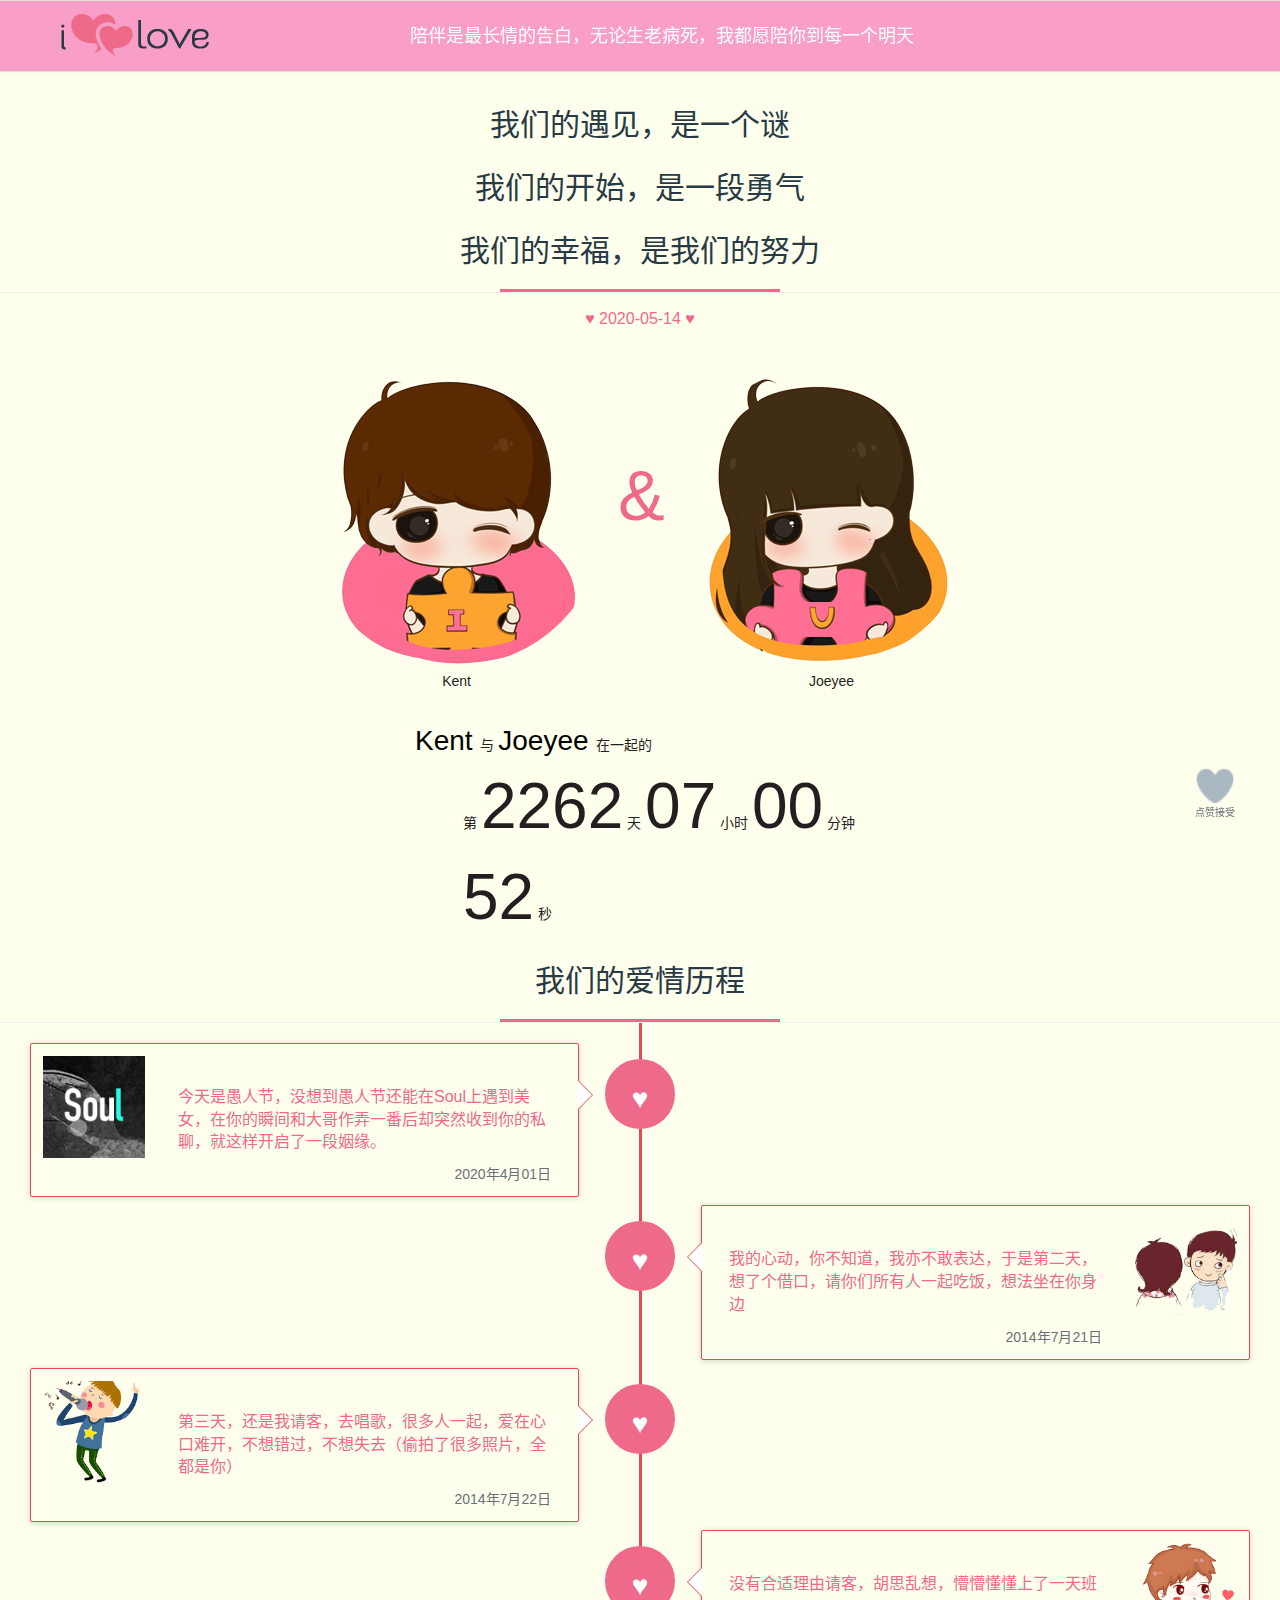
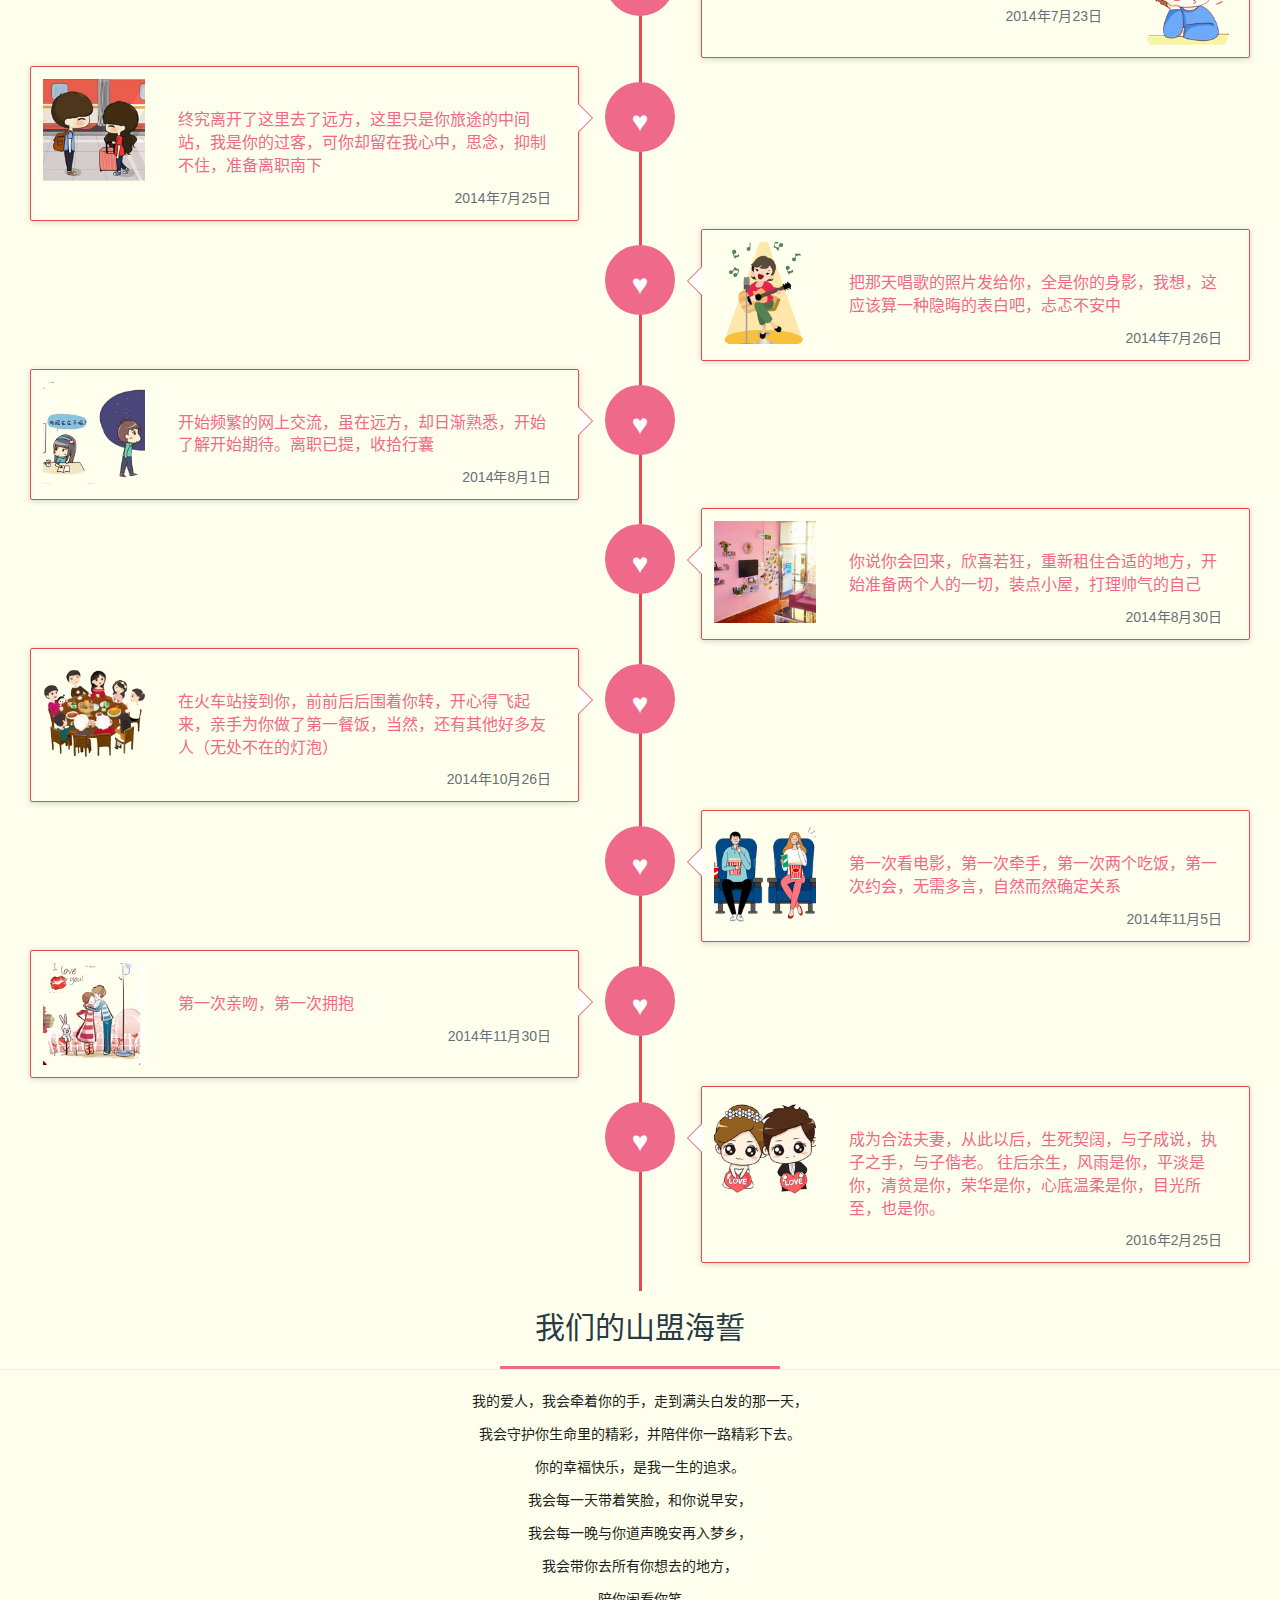
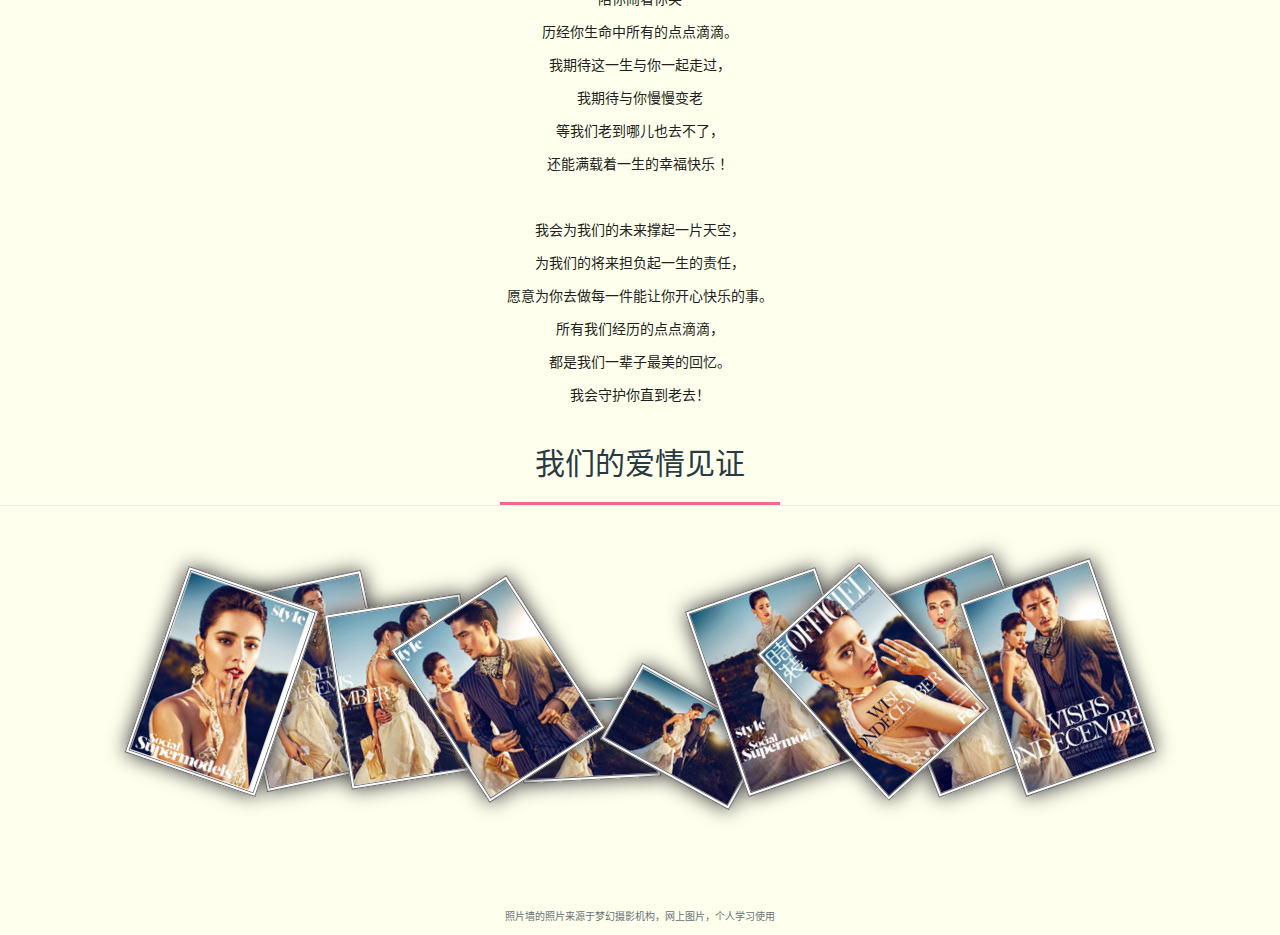
==== index.html @ a2b1ab73 "Rename to Index" ====
<!DOCTYPE html>
<html lang="zh-CN">
    <head>
        <title>我和你的故事</title>
        <meta charset="utf-8" />
        <meta http-equiv="X-UA-Compatible" content="IE=edge" />
        <meta name="viewport" content="width=device-width, initial-scale=1.0,
            maximum-scale=1.0, user-scalable=no" />
        <link href="css/bootstrap.min.css" rel="stylesheet" />
        <link href="css/sty.css" rel="stylesheet" />
        <link href="css/one.css" rel="stylesheet" />
        <link href="css/photopile.css" rel="stylesheet">
        <link rel="stylesheet" href="css/animate.css">
        <link type="text/css" rel="stylesheet" href="./Love_files/default.css">
        <script type="text/javascript" src="./Love_files/jquery.min.js"></script>
        <script type="text/javascript" src="./Love_files/jscex.min.js"></script>
        <script type="text/javascript" src="./Love_files/jscex-parser.js"></script>
        <script type="text/javascript" src="./Love_files/jscex-jit.js"></script>
        <script type="text/javascript"
            src="./Love_files/jscex-builderbase.min.js"></script>
        <script type="text/javascript" src="./Love_files/jscex-async.min.js"></script>
        <script type="text/javascript"
            src="./Love_files/jscex-async-powerpack.min.js"></script>
        <script type="text/javascript" src="./Love_files/functions.js"
            charset="utf-8"></script>
        <script type="text/javascript" src="./Love_files/love.js"
            charset="utf-8"></script>
        <!-- <script type="text/javascript" src="js/scripts.js"></script> -->
        <script>
        var _hmt = _hmt || [];
        (function() {
            var hm = document.createElement("script");
            hm.src = "https://hm.baidu.com/hm.js?49c9e828e38545414078413b222513c4";
            var s = document.getElementsByTagName("script")[0];
            s.parentNode.insertBefore(hm, s);
        })();
    </script>
    </head>
    <body class="body">
        <nav class="navbar navbar-default navbar-fixed-top" role="navigation"
            data-anijs="if: mouseover, do: bounceIn animated"
            style="background-color: #f99ec7 !important;box-shadow: 0 0 2px 0
            #acacac;">
            <img class="pull-left" style="display: inline-block
                !important;margin: 10px 25px 10px 60px" src="images/logo.png"
                title="">
            <div class="col-xs-8 text-center txt" data-bind="">
                陪伴是最长情的告白，无论生老病死，我都愿陪你到每一个明天
            </div>
        </nav>
        <div class="container-fluid" style="margin-top: 88px">
            <div id="begin" class="col-xs-12 text-center txt underline"
                data-anijs="if: mouseover, do: swing animated">
                <h2 class="col-xs-12" style="font-family: 'Great Vibes',cursive;
                    color: #283a44; padding-bottom: 0px;">我们的遇见，是一个谜</h2>
                <h2 class="col-xs-12" style="font-family: 'Great Vibes',cursive;
                    color: #283a44; padding-bottom: 0px;">我们的开始，是一段勇气</h2>
                <h2 class="col-xs-12" style="font-family: 'Great Vibes',cursive;
                    color: #283a44; padding-bottom: 0px;">我们的幸福，是我们的努力</h2>
            </div>
            <span class="wow fadeInUp animated col-xs-12 text-center"
                data-wow-delay="0.7s" style="color: rgb(239, 106, 138);
                visibility: visible; animation-delay: 0.7s; animation-name:
                fadeInUp;margin: 15px auto;font-size: 16px">
                ♥ 2020-05-14 ♥</span>
            <div class="col-xs-12">
                <div class="col-xs-6 text-right" data-anijs="if: click, do:
                    rollOut animated, to: .boy, after: $removeAnim">
                    <ul class="ch-grid man wow flipInX animated"
                        data-wow-delay="0.5s" style="visibility: visible;
                        animation-delay: 0.5s; animation-name: flipInX;">
                        <li class="boy">
                            <img src="images/boy.png" alt="">
                        </li>
                        <span class="kent">Kent</span>
                    </ul>
                </div>
                <div class="and">&</div>
                <div class="col-xs-6 text-left" data-anijs="if: click, do:
                    rollIn animated, to: .girl, after: $removeAnim">
                    <ul class="ch-grid woman wow flipInX animated"
                        data-wow-delay="0.5s" style="visibility: visible;
                        animation-delay: 0.5s; animation-name: flipInX;">
                        <li class="girl">
                            <img src="images/girl.png" alt="">
                        </li>
                        <span class="joeyee">Joeyee</span>
                    </ul>
                </div>
            </div>
            <div class="col-xs-12">
                <div id="clock-box">
                    <a target="_blank">Kent </a> 与 <a target="_blank"> Joeyee
                    </a>
                    在一起的
                    <div id="clock"></div>
                </div>
            </div>
            <!-- <canvas id="canvas" width="1100" height="680"></canvas> -->
            <div class="col-xs-12 text-center txt underline">
                <h2 class="col-xs-12" style="font-family: 'Great Vibes',cursive;
                    color: #283a44; padding-bottom: 0px;">我们的爱情历程</h2>
            </div>
            <div id="dslc-module-4" class="dslc-module-Pluton_Time_Line
                dslc-in-viewport-check dslc-in-viewport-anim-none
                dslc-module-handle-like-regular dslc-in-viewport"
                data-module-id="4" data-dslc-module-id="Pluton_Time_Line"
                data-dslc-module-size="12" data-dslc-anim="none"
                data-dslc-anim-delay="0" data-dslc-anim-duration="650"
                data-dslc-anim-easing="ease" data-dslc-preset=""
                style="animation: forwards 0.65s ease 0s 1 normal none
                running;">
                <div class="ilove_timeline">
                    <div class="col-md-12">
                        <ul class="timeline col-xs-12">
                            <li class="col-xs-12" data-anijs="if: scroll, on:
                                window, do: slideInLeft animated, before:
                                $scrollReveal repeat">
                                <div class="timeline-badge wow fadeInUp
                                    animated" data-wow-delay="0.5s"
                                    style="visibility: visible; animation-delay:
                                    0.5s; animation-name: fadeInUp;">
                                    <i> ♥ </i>
                                </div>
                                <div class="timeline-panel wow fadeInLeft
                                    animated" data-wow-delay="0.7s"
                                    style="visibility: visible; animation-delay:
                                    0.7s; animation-name: fadeInLeft;">
                                    <div class="" style="padding: 0;width:
                                        102px;position: relative;float: left">
                                        <img src="images/soul.png" alt=""
                                            style="width: 102px;height: 102px">
                                    </div>
                                    <div class="" style="padding: 0 15px 0
                                        135px">
                                        <div class="timeline-heading">
                                            <p><br></p>
                                        </div>
                                        <div class="timeline-body">
                                            <div>
                                                <div>
                                                    <p class="txtcolor">今天是愚人节，没想到愚人节还能在Soul上遇到美女，在你的瞬间和大哥作弄一番后却突然收到你的私聊，就这样开启了一段姻缘。</p>
                                                </div>
                                            </div>
                                        </div>
                                        <div class="timeline-foot">2020年4月01日</div>
                                    </div>
                                </div>
                            </li>
                            <li class="timeline-inverted col-xs-12"
                                data-anijs="if: scroll, on: window, do:
                                slideInRight animated, before: $scrollReveal
                                repeat">
                                <div class="timeline-badge wow fadeInUp
                                    animated" data-wow-delay="0.5s"
                                    style="visibility: visible; animation-delay:
                                    0.5s; animation-name: fadeInUp;">
                                    <i> ♥ </i>
                                </div>
                                <div class="timeline-panel wow fadeInLeft
                                    animated" data-wow-delay="0.7s"
                                    style="visibility: visible; animation-delay:
                                    0.7s; animation-name: fadeInLeft;">
                                    <div class="" style="padding: 0;width:
                                        102px;position: relative;float: right">
                                        <img src="images/x2.png" alt=""
                                            style="width: 102px;height: 102px">
                                    </div>
                                    <div class="" style="padding: 0 135px 0
                                        15px">
                                        <div class="timeline-heading">
                                            <p><br></p>
                                        </div>
                                        <div class="timeline-body">
                                            <div>
                                                <div>
                                                    <p class="txtcolor">我的心动，你不知道，我亦不敢表达，于是第二天，想了个借口，请你们所有人一起吃饭，想法坐在你身边</p>
                                                </div>
                                            </div>
                                        </div>
                                        <div class="timeline-foot">2014年7月21日</div>
                                    </div>
                                </div>
                            </li>
                            <li class="col-xs-12" data-anijs="if: scroll, on:
                                window, do: rollIn animated, before:
                                $scrollReveal repeat">
                                <div class="timeline-badge wow fadeInUp
                                    animated" data-wow-delay="0.5s"
                                    style="visibility: visible; animation-delay:
                                    0.5s; animation-name: fadeInUp;">
                                    <i> ♥ </i>
                                </div>
                                <div class="timeline-panel wow fadeInLeft
                                    animated" data-wow-delay="0.7s"
                                    style="visibility: visible; animation-delay:
                                    0.7s; animation-name: fadeInLeft;">
                                    <div class="" style="padding: 0;width:
                                        102px;position: relative;float: left">
                                        <img src="images/x3.png" alt=""
                                            style="width: 102px;height: 102px">
                                    </div>
                                    <div class="" style="padding: 0 15px 0
                                        135px">
                                        <div class="timeline-heading">
                                            <p><br></p>
                                        </div>
                                        <div class="timeline-body">
                                            <div>
                                                <div>
                                                    <p class="txtcolor">第三天，还是我请客，去唱歌，很多人一起，爱在心口难开，不想错过，不想失去（偷拍了很多照片，全都是你）</p>
                                                </div>
                                            </div>
                                        </div>
                                        <div class="timeline-foot">2014年7月22日</div>
                                    </div>
                                </div>
                            </li>
                            <li class="timeline-inverted col-xs-12"
                                data-anijs="if: scroll, on: window, do: rollIn
                                animated, before: $scrollReveal repeat">
                                <div class="timeline-badge wow fadeInUp
                                    animated" data-wow-delay="0.5s"
                                    style="visibility: visible; animation-delay:
                                    0.5s; animation-name: fadeInUp;">
                                    <i> ♥ </i>
                                </div>
                                <div class="timeline-panel wow fadeInLeft
                                    animated" data-wow-delay="0.7s"
                                    style="visibility: visible; animation-delay:
                                    0.7s; animation-name: fadeInLeft;">
                                    <div class="" style="padding: 0;width:
                                        102px;position: relative;float: right">
                                        <img src="images/x4.png" alt=""
                                            style="width: 102px;height: 102px">
                                    </div>
                                    <div class="" style="padding: 0 135px 0
                                        15px">
                                        <div class="timeline-heading">
                                            <p><br></p>
                                        </div>
                                        <div class="timeline-body">
                                            <div>
                                                <div>
                                                    <p class="txtcolor">没有合适理由请客，胡思乱想，懵懵懂懂上了一天班</p>
                                                </div>
                                            </div>
                                        </div>
                                        <div class="timeline-foot">2014年7月23日</div>
                                    </div>
                                </div>
                            </li>
                            <li data-anijs="if: scroll, on: window, do: rollIn
                                animated, before: $scrollReveal repeat"
                                class="col-xs-12">
                                <div class="timeline-badge wow fadeInUp"
                                    data-wow-delay="0.5s" style="">
                                    <i> ♥ </i>
                                </div>
                                <div class="timeline-panel wow fadeInLeft"
                                    data-wow-delay="0.7s" style="">
                                    <div class="" style="padding: 0;width:
                                        102px;position: relative;float: left">
                                        <img src="images/x5.png" alt=""
                                            style="width: 102px;height: 102px">
                                    </div>
                                    <div class="" style="padding: 0 15px 0
                                        135px">
                                        <div class="timeline-heading">
                                            <p><br></p>
                                        </div>
                                        <div class="timeline-body">
                                            <div>
                                                <div>
                                                    <p class="txtcolor">终究离开了这里去了远方，这里只是你旅途的中间站，我是你的过客，可你却留在我心中，思念，抑制不住，准备离职南下</p>
                                                </div>
                                            </div>
                                        </div>
                                        <div class="timeline-foot">2014年7月25日</div>
                                    </div>
                                </div>
                            </li>
                            <li data-anijs="if: scroll, on: window, do: rollIn
                                animated, before: $scrollReveal repeat"
                                class="timeline-inverted col-xs-12">
                                <div class="timeline-badge wow fadeInUp"
                                    data-wow-delay="0.5s" style="">
                                    <i> ♥ </i>
                                </div>
                                <div class="timeline-panel wow fadeInLeft"
                                    data-wow-delay="0.7s" style="">
                                    <div class="" style="padding: 0;width:
                                        102px;position: relative;float: left">
                                        <img src="images/x6.png" alt=""
                                            style="width: 102px;height: 102px">
                                    </div>
                                    <div class="" style="padding: 0 15px 0
                                        135px">
                                        <div class="timeline-heading">
                                            <p><br></p>
                                        </div>
                                        <div class="timeline-body">
                                            <div>
                                                <div>
                                                    <p class="txtcolor">把那天唱歌的照片发给你，全是你的身影，我想，这应该算一种隐晦的表白吧，忐忑不安中</p>
                                                </div>
                                            </div>
                                        </div>
                                        <div class="timeline-foot">2014年7月26日</div>
                                    </div>
                                </div>
                            </li>
                            <li data-anijs="if: scroll, on: window, do: rollIn
                                animated, before: $scrollReveal repeat"
                                class="col-xs-12">
                                <div class="timeline-badge wow fadeInUp"
                                    data-wow-delay="0.5s" style="">
                                    <i> ♥ </i>
                                </div>
                                <div class="timeline-panel wow fadeInLeft"
                                    data-wow-delay="0.7s" style="">
                                    <div class="" style="padding: 0;width:
                                        102px;position: relative;float: left">
                                        <img src="images/x7.png" alt=""
                                            style="width: 102px;height: 102px">
                                    </div>
                                    <div class="" style="padding: 0 15px 0
                                        135px">
                                        <div class="timeline-heading">
                                            <p><br></p>
                                        </div>
                                        <div class="timeline-body">
                                            <div>
                                                <div>
                                                    <p class="txtcolor">开始频繁的网上交流，虽在远方，却日渐熟悉，开始了解开始期待。离职已提，收拾行囊</p>
                                                </div>
                                            </div>
                                        </div>
                                        <div class="timeline-foot">2014年8月1日</div>
                                    </div>
                                </div>
                            </li>
                            <li data-anijs="if: scroll, on: window, do: rollIn
                                animated, before: $scrollReveal repeat"
                                class="timeline-inverted col-xs-12">
                                <div class="timeline-badge wow fadeInUp"
                                    data-wow-delay="0.5s" style="">
                                    <i> ♥ </i>
                                </div>
                                <div class="timeline-panel wow fadeInLeft"
                                    data-wow-delay="0.7s" style="">
                                    <div class="" style="padding: 0;width:
                                        102px;position: relative;float: left">
                                        <img src="images/x8.png" alt=""
                                            style="width: 102px;height: 102px">
                                    </div>
                                    <div class="" style="padding: 0 15px 0
                                        135px">
                                        <div class="timeline-heading">
                                            <p><br></p>
                                        </div>
                                        <div class="timeline-body">
                                            <div>
                                                <div>
                                                    <p class="txtcolor">你说你会回来，欣喜若狂，重新租住合适的地方，开始准备两个人的一切，装点小屋，打理帅气的自己</p>
                                                </div>
                                            </div>
                                        </div>
                                        <div class="timeline-foot">2014年8月30日</div>
                                    </div>
                                </div>
                            </li>
                            <li data-anijs="if: scroll, on: window, do: rollIn
                                animated, before: $scrollReveal repeat"
                                class="col-xs-12">
                                <div class="timeline-badge wow fadeInUp"
                                    data-wow-delay="0.5s" style="">
                                    <i> ♥ </i>
                                </div>
                                <div class="timeline-panel wow fadeInLeft"
                                    data-wow-delay="0.7s" style="">
                                    <div class="" style="padding: 0;width:
                                        102px;position: relative;float: left">
                                        <img src="images/x9.png" alt=""
                                            style="width: 102px;height: 102px">
                                    </div>
                                    <div class="" style="padding: 0 15px 0
                                        135px">
                                        <div class="timeline-heading">
                                            <p><br></p>
                                        </div>
                                        <div class="timeline-body">
                                            <div>
                                                <div>
                                                    <p class="txtcolor">在火车站接到你，前前后后围着你转，开心得飞起来，亲手为你做了第一餐饭，当然，还有其他好多友人（无处不在的灯泡）</p>
                                                </div>
                                            </div>
                                        </div>
                                        <div class="timeline-foot">2014年10月26日</div>
                                    </div>
                                </div>
                            </li>
                            <li data-anijs="if: scroll, on: window, do: rollIn
                                animated, before: $scrollReveal repeat"
                                class="timeline-inverted col-xs-12">
                                <div class="timeline-badge wow fadeInUp"
                                    data-wow-delay="0.5s" style="">
                                    <i> ♥ </i>
                                </div>
                                <div class="timeline-panel wow fadeInLeft"
                                    data-wow-delay="0.7s" style="">
                                    <div class="" style="padding: 0;width:
                                        102px;position: relative;float: left">
                                        <img src="images/x10.png" alt=""
                                            style="width: 102px;height: 102px">
                                    </div>
                                    <div class="" style="padding: 0 15px 0
                                        135px">
                                        <div class="timeline-heading">
                                            <p><br></p>
                                        </div>
                                        <div class="timeline-body">
                                            <div>
                                                <div>
                                                    <p class="txtcolor">第一次看电影，第一次牵手，第一次两个吃饭，第一次约会，无需多言，自然而然确定关系</p>
                                                </div>
                                            </div>
                                        </div>
                                        <div class="timeline-foot">2014年11月5日</div>
                                    </div>
                                </div>
                            </li>
                            <li data-anijs="if: scroll, on: window, do: rollIn
                                animated, before: $scrollReveal repeat"
                                class="col-xs-12">
                                <div class="timeline-badge wow fadeInUp"
                                    data-wow-delay="0.5s" style="">
                                    <i> ♥ </i>
                                </div>
                                <div class="timeline-panel wow fadeInLeft"
                                    data-wow-delay="0.7s" style="">
                                    <div class="" style="padding: 0;width:
                                        102px;position: relative;float: left">
                                        <img src="images/x11.png" alt=""
                                            style="width: 102px;height: 102px">
                                    </div>
                                    <div class="" style="padding: 0 15px 0
                                        135px">
                                        <div class="timeline-heading">
                                            <p><br></p>
                                        </div>
                                        <div class="timeline-body">
                                            <div>
                                                <div>
                                                    <p class="txtcolor">第一次亲吻，第一次拥抱</p>
                                                </div>
                                            </div>
                                        </div>
                                        <div class="timeline-foot">2014年11月30日</div>
                                    </div>
                                </div>
                            </li>
                            <li data-anijs="if: scroll, on: window, do: rollIn
                                animated, before: $scrollReveal repeat"
                                class="timeline-inverted col-xs-12">
                                <div class="timeline-badge wow fadeInUp"
                                    data-wow-delay="0.5s" style="">
                                    <i> ♥ </i>
                                </div>
                                <div class="timeline-panel wow fadeInLeft"
                                    data-wow-delay="0.7s" style="">
                                    <div class="" style="padding: 0;width:
                                        102px;position: relative;float: left">
                                        <img src="images/x12.png" alt=""
                                            style="width: 102px;height: 102px">
                                    </div>
                                    <div class="" style="padding: 0 15px 0
                                        135px">
                                        <div class="timeline-heading">
                                            <p><br></p>
                                        </div>
                                        <div class="timeline-body">
                                            <div>
                                                <div>
                                                    <p class="txtcolor">成为合法夫妻，从此以后，生死契阔，与子成说，执子之手，与子偕老。
                                                        往后余生，风雨是你，平淡是你，清贫是你，荣华是你，心底温柔是你，目光所至，也是你。</p>
                                                </div>
                                            </div>
                                        </div>
                                        <div class="timeline-foot">2016年2月25日</div>
                                    </div>
                                </div>
                            </li>
                        </ul>
                    </div>
                </div>
                <div class="clearfix"></div>
            </div>
            <div class="col-xs-12 text-center txt underline">
                <h2 class="col-xs-12" style="font-family: 'Great Vibes',cursive;
                    color: #283a44; padding-bottom: 0px;">我们的山盟海誓</h2>
            </div>
            <div class="col-xs-12 text-center" data-anijs="if: scroll,on:
                window,do: zoomInDown animated, before: $scrollReveal repeat">
                <span class="col-xs-12" style="font-family: 'Great
                    Vibes',cursive;color: #283a44; font-size: 20px;
                    margin: 15px;padding: 15px;line-height: 33px">
                    我的爱人，我会牵着你的手，走到满头白发的那一天，<br>
                    我会守护你生命里的精彩，并陪伴你一路精彩下去。<br>
                    你的幸福快乐，是我一生的追求。<br>
                    我会每一天带着笑脸，和你说早安，<br>
                    我会每一晚与你道声晚安再入梦乡，<br>
                    我会带你去所有你想去的地方，<br>
                    陪你闹看你笑<br>
                    历经你生命中所有的点点滴滴。<br>
                    我期待这一生与你一起走过，<br>
                    我期待与你慢慢变老<br>
                    等我们老到哪儿也去不了，<br>
                    还能满载着一生的幸福快乐 ！<br>
                    <br>
                    我会为我们的未来撑起一片天空，<br>
                    为我们的将来担负起一生的责任，<br>
                    愿意为你去做每一件能让你开心快乐的事。<br>
                    所有我们经历的点点滴滴，<br>
                    都是我们一辈子最美的回忆。<br>
                    我会守护你直到老去！
                </span>
            </div>
            <div class="col-xs-12 text-center txt underline">
                <h2 class="col-xs-12" style="font-family: 'Great Vibes',cursive;
                    color: #283a44; padding-bottom: 0px;">我们的爱情见证</h2>
            </div>
            <div class="photopile-wrapper col-xs-12 text-center" data-anijs="if:
                scroll, on: window, do: rollIn animated, before: $scrollReveal
                repeat">
                <ul class="photopile col-xs-12">
                    <li>
                        <a href="images/p1.jpg">
                            <img src="images/p1_s.jpg" alt="第一次相见" />
                        </a>
                    </li>
                    <li>
                        <a href="images/p2.jpg">
                            <img src="images/p2_s.jpg" alt="第一次约会" />
                        </a>
                    </li>
                    <li>
                        <a href="images/p3.jpg">
                            <img src="images/p3_s.jpg" alt="约会" />
                        </a>
                    </li>
                    <li>
                        <a href="images/p4.jpg">
                            <img src="images/p4_s.jpg" alt="看电影" />
                        </a>
                    </li>
                    <li>
                        <a href="images/p5.jpg">
                            <img src="images/p5_s.jpg" alt="拥抱" />
                        </a>
                    </li>
                    <li>
                        <a href="images/p6.jpg">
                            <img src="images/p6_s.jpg" alt="聚会" />
                        </a>
                    </li>
                    <li>
                        <a href="images/p7.jpg">
                            <img src="images/p7_s.jpg" alt="离别" />
                        </a>
                    </li>
                    <li>
                        <a href="images/p8.jpg">
                            <img src="images/p8_s.jpg" alt="亲吻" />
                        </a>
                    </li>
                    <li>
                        <a href="images/p9.jpg">
                            <img src="images/p9_s.jpg" alt="接送" />
                        </a>
                    </li>
                    <li>
                        <a href="images/p10.jpg">
                            <img src="images/p10_s.jpg" alt="结婚" />
                        </a>
                    </li>
                </ul>
            </div>
            <p class="text-center" style="font-size: 10px">照片墙的照片来源于梦幻摄影机构，网上图片，个人学习使用</p>
            <script src="js/jquery-1.11.0.min.js" type="text/javascript"></script>
            <script src="js/jquery-ui.min.js"></script>
            <script src="js/jquery.ui.touch-punch.min.js"></script>
            <script src="js/photopile.js"></script>
            <script type="text/javascript">
        $(function(){
            PhotoPile().scatter();
        });
    </script>
        </div>
        <audio id="bgmMusic" src="faded.mp3" preload="auto" type="audio/mp3"
            autoplay="" loop=""></audio>
        <script src="js/anijs-min.js"></script>
        <script src="js/anijs-helper-scrollreveal-min.js"></script>
        <script src="js/flu.js" type="text/javascript"></script>
        <div class="heart" rel="like" style="height:130px;
            width:130px;">
            <p id="pClick" style="text-align: center;font-size:
                10px;margin-bottom: 0px;
                margin-top: 85px;">点赞接受</p>
            <div class="heartCa"></div></div>
        <script type="text/javascript">
    $(document).ready(function(){
        $('body').on("click",'.heart',function(){
            $(this).css("background-position","")
            $(this).addClass("heartAnimation");
            $(this).addClass("clickH");
            $('#pClick').addClass('tC');
            setTimeout(function () {
                $(".heart").removeClass('heartAnimation');
            }, 1000);
        });
    });
    
</script>
        <script>
	

    (function(){
	
	
        var canvas = $('#canvas');
        var textAnimate = eval(Jscex.compile("async", function () {
			var today = new Date();
            var together = new Date();
            together.setFullYear(2020,4,14);
			together.setHours(0);
			together.setMinutes(0);
			together.setSeconds(0);
            

            // $("#code").show().typewriter();
            $("#clock-box").fadeIn(500);
            while (true) {
                timeElapse(together);
                $await(Jscex.Async.sleep(1000));
            }
        }));
        

        var runAsync = eval(Jscex.compile("async", function () {
            $await(seedAnimate());
            $await(growAnimate());
            $await(flowAnimate());
            $await(moveAnimate());

            textAnimate().start();

            $await(jumpAnimate());
        }));

        textAnimate().start();
    })();
    </script>
    </body>
</html>
---- css/sty.css ----
/* -----------------------------------------------------[Master Stylesheet]Project:ilove - One Page Love Story HTML TemplateVersion:1.0Author:Webyzona.comLast update:02 Oct 2014[Table of contents]1. Body & General2. Core Bootstrap Modifications3. Preloader4. Main Navigation5. Full Width Fade Carousel6. Headings & Titles7. ADAM & EVE Section  - 7.1 Couples  - 7.2 Loveline8. Our Family Section  - 8.1 Family Members  - 8.2 Fun Facts9. Big Moments Section  - 9.1 Video  - 9.2 Special Events10.Favorites List Section  - 10.1 Favorites  - 10.2 Common Favorites11.Our Blog12.Contact Section13.Footer Section  - 13.1 Twitter  - 13.2 Footer14.Misc  - 14.1 Parallax Effect Control  - 14.2 Social Icons  - 14.3 Hover Effect  - 14.4 Pulsing Effect  - 14.5 Buttons  - 14.6 Magnific pop  - 14.7 ilove Font15.Responsive Changes16. Blog Pages18. 404 Pages18. Main Menu19.Wedding Page20.RSVP Form[Color codes]Background:#ffffff (White)Primary Color:#ef6a8a (Pink)Secondary Color:#f04c74 (Dark Pink)Headers / Titles:#283a44 (Dark Grey)Subtitles:#687177 (Light Grey)a (standard):#ef6a8a (Pink)a (visited):#f04c74 (Dark Pink)-------------------------------------------------------- */
h1, h2, h3, h4, h5, h6 {
    font-family: 'Lato', sans-serif;
    color: #333;
}

h1 {
    font-size: 36px;
}

h2 {
    font-size: 30px;
}

h3 {
    font-size: 26px;
}

h4 {
    font-size: 22px;
}

h5 {
    font-size: 18px;
}

h6 {
    font-size: 16px;
}

/* 1. Body & General */
html, body {
    height: 100%;
    font-family: 'Lato', sans-serif;
}

a {
    color: #ef6a8a;
}

a:hover {
    color: #f04c74;
}

a, a:hover, a:visited, a:active {
    text-decoration: none;
}

section {
    padding-top: 30px;
}

.separator {
    margin-top: 100px;
    height: 56px;
    background: url(../images/sep.png) no-repeat center center;
}

::selection {
    background: #ef6a8a;
    color: #FFF;
}

::-moz-selection {
    background: #ef6a8a;
    color: #FFF;
}

h2 span {
    color: #ef6a8a;
    font-weight: bolder;
}

p {
    color: #687177;
}

.padtop100 {
    padding-top: 100px;
}

.padtop75 {
    padding-top: 75px;
}

.padtop50 {
    padding-top: 50px;
}

.padding {
    padding: 50px 0;
}

.overlay {
    background: url(../images/overlay.png) repeat;
    position: absolute;
    width: 100%;
    height: 100%;
}

.overlay2 {
    background: url(../images/overlay2.png) repeat;
    position: absolute;
    width: 100%;
    height: 100%;
    z-index: 1;
}

.white {
    background: #FFF;
}

.grey {
    background: #f5f4f4;
}

.color {
    background: #ef6a8a;
}

.dark {
    background: #283a44;
}

.pattern {
    background: #ef6a8a url(../images/pattern.png) repeat center center;
}

/* Layout boxed*/
.layout-boxed .container_full {
    margin: 0 auto;
    min-width: 1170px;
    width: 82%;
}

/* 2. Core Bootstrap modifications Start  */
.container-fluid {
    padding: 0;
    overflow: hidden;
}

.tooltip.top > .tooltip-inner, .tooltip.bottom > .tooltip-inner {
    background-color: #283a44;
}

.tooltip.top > .tooltip-arrow {
    border-top-color: #283a44;
}

.tooltip.bottom > .tooltip-arrow {
    border-bottom-color: #283a44;
}

.zeropadding {
    padding: 0 !important;
}

textarea:focus, input[type="text"]:focus, #searchform .search:focus, .form-control:focus, input[type="password"]:focus, input[type="datetime"]:focus, input[type="datetime-local"]:focus, input[type="date"]:focus, input[type="month"]:focus, input[type="time"]:focus, input[type="week"]:focus, input[type="number"]:focus, input[type="email"]:focus, input[type="url"]:focus, input[type="search"]:focus, input[type="tel"]:focus, input[type="color"]:focus, .uneditable-input:focus {
    border-color: rgba(239, 106, 138, 0.8);
    -webkit-border-color: rgba(239, 106, 138, 0.8);
    box-shadow: none;
    outline: 0 none;
}

/* 3. Preloader */
#preloader {
    position: fixed;
    top: 0;
    left: 0;
    right: 0;
    bottom: 0;
    background-color: #ef6a8a;
    z-index: 9999999;
}

.spinner {
    position: absolute;
    left: 50%;
    top: 50%;
    width: 50px;
    height: 30px;
    text-align: center;
    font-size: 10px;
    margin-left: -25px;
}

.spinner > div {
    background-color: #fff;
    height: 100%;
    width: 6px;
    display: inline-block;
    -webkit-animation: stretchdelay 1.2s infinite ease-in-out;
    animation: stretchdelay 1.2s infinite ease-in-out;
}

.spinner .rect2 {
    -webkit-animation-delay: -1.1s;
    animation-delay: -1.1s;
}

.spinner .rect3 {
    -webkit-animation-delay: -1.0s;
    animation-delay: -1.0s;
}

.spinner .rect4 {
    -webkit-animation-delay: -0.9s;
    animation-delay: -0.9s;
}

.spinner .rect5 {
    -webkit-animation-delay: -0.8s;
    animation-delay: -0.8s;
}

@-webkit-keyframes stretchdelay {
    0%, 40%, 100% {
        -webkit-transform: scaleY(0.4);
    }
    20% {
        -webkit-transform: scaleY(1.0);
    }
}

@keyframes stretchdelay {
    0%, 40%, 100% {
        transform: scaleY(0.4);
        -webkit-transform: scaleY(0.4);
    }
    20% {
        transform: scaleY(1.0);
        -webkit-transform: scaleY(1.0);
    }
}

/* 4. Main Navigation  */
.topbar-nav {
    width: 100%;
    height: 75px;
    background: #fff;
    position: absolute;
    z-index: 75;
    box-shadow: 0 0 2px 0 #acacac;
}

.navbar-brand {
    padding: 15px;
    margin-top: -3px;
}

.navbar-default {
    background-color: #FFF;
    border: none;
}

.navbar-nav {
    margin: 12px;
}

.navbar-nav li a {
    outline: none;
}

.navbar-default .navbar-nav > li > a {
    text-transform: uppercase;
    color: #283a44;
    font-size: 14px;
    -webkit-transition: 0.4s;
    -moz-transition: 0.4s;
    -o-transition: 0.4s;
    -ms-transition: 0.4s;
    transition: 0.4s;
}

.navbar-default .nav > li > a:hover, .navbar-default .nav > li.active a, .navbar-default .nav > li.active > a:focus, .navbar-default .nav > li.active > a:hover {
    color: #ef6a8a;
    background: #FFF;
    outline: none;
}

.navbar-toggle {
    position: relative;
    float: right;
    padding: 9px 10px;
    margin-top: 10px;
    margin-right: 15px;
    margin-bottom: 12px;
    background-color: transparent;
    background-image: none;
    border: none;
    border-radius: 4px;
    color: #283a44;
    font-size: 25px;
}

.navbar-default .navbar-toggle:hover, .navbar-default .navbar-toggle:focus {
    background: none;
    color: #ef6a8a;
}

.dropdown-menu > li > a {
    padding: 10px 20px;
}

/* 5. Full Width Fade Carousel */
#geo {
    position: absolute;
    height: 100%;
    width: 100%;
    opacity: 0.5;
    z-index: 1;
}

#time div {
    padding: 20px;
    font-size: 30px;
    display: inline-block;
}

#time span {
    display: block;
    text-align: center;
    font-size: 20px;
}

.messages {
    position: absolute;
    height: 100%;
    width: 100%;
    z-index: 3;
    text-align: center;
    top: 20%;
    color: #FFF;
}

.messages h1 {
    font-size: 8em;
    font-family: 'Great Vibes', cursive;
    color: #fff;
}

.messages h4 {
    color: #fff;
    font-size: 18px;
}

.heart {
    color: #f04c74;
    font-size: 100px;
}

.carousel-fade .carousel-inner .item {
    opacity: 0;
    transition-property: opacity;
}

.carousel-fade .carousel-inner .active {
    opacity: 1;
}

.carousel-fade .carousel-inner .active.left, .carousel-fade .carousel-inner .active.right {
    left: 0;
    opacity: 0;
    z-index: 1;
}

.carousel-fade .carousel-inner .next.left, .carousel-fade .carousel-inner .prev.right {
    opacity: 1;
}

.carousel-fade .carousel-control {
    z-index: 2;
}

.carousel, .item, .active {
    height: calc(100% - 80px);
    height: -moz-calc(100% - 80px);
    height: -webkit-calc(100% - 80px);
    height: -o-calc(100% - 80px);
}

.carousel-inner {
    position: absolute;
    height: 100%;
    background: #000;
}

.carousel-img {
    position: absolute;
    height: 100%;
    width: 100%;
    background-color: #000;
    background-size: cover;
    background-position: center center;
}

.fill {
    width: 100%;
    height: 100%;
    background-position: center;
    background-size: cover;
}

.carousel-caption {
    left: 20%;
    right: 20%;
    text-align: -webkit-center;
}

.carousel-caption h1 {
    font-size: 30px;
    font-weight: bold;
    text-transform: uppercase;
}

.carousel-caption h2 {
    font-size: 16px;
    text-transform: uppercase;
}

.carousel-caption img {
    margin: 0 auto;
}

.ui-widget-header {
    width: 100%;
    height: 5px;
    background-color: #ef6a8a;
    position: absolute;
    z-index: 100;
}

.carousel-indicators {
    bottom: 100px;
}

.carousel-caption {
    top: 50%;
}

/* 6. Headings & Titles */
.bigtitle {
    font-size: 36px;
}

.heading {
    margin: 15px;
}

.heading h2 {
    font-size: 48px;
}

.heading i {
    color: #ef6a8a;
    font-size: 12px;
}

.heading p {
    padding: 40px 0 50px;
    margin: 0 auto;
    text-align: center;
    width: 70%;
    font-size: 16px;
}

p.underline2-desc {
    padding: 40px 0 50px;
    margin: 0 auto;
    text-align: center;
    width: 70%;
    font-size: 16px;
}

.heading span {
    color: #ef6a8a;
}

.heading h3 {
    font-family: 'Lato', sans-serif;
    color: #283a44;
}

.underline {
    font-family: 'Great Vibes', cursive;
    color: #283a44;
    border-bottom: 1px solid #efefef;
    padding-bottom: 35px;
    position: relative;
    text-align: center;
}

.underline:after {
    content: "";
    height: 3px;
    position: absolute;
    width: 100px;
    background: #ef6a8a;
    margin: 0 auto;
    left: 0;
    right: 0;
    bottom: 0;
}

.underline2 {
    font-family: 'Great Vibes', cursive;
    color: #FFF;
    padding-bottom: 15px;
    margin-top: 40px;
    position: relative;
    text-align: center;
    font-size: 48px;
}

.underline2:after {
    content: "";
    height: 3px;
    position: absolute;
    width: 100px;
    background: #FFF;
    margin: 0 auto;
    left: 0;
    right: 0;
    bottom: 0;
}

/* 7. ADAM & EVE Section *//* 7.1 Couples */
#aboutthem {
    padding-top: 0 !important;
}

.and {
    position: absolute;
    left: 50%;
    right: 50%;
    margin-top: 100px;
    font-size: 70px;
    margin-left: -22px;
    color: #ef6a8a;
    z-index: 2;
    font-family: 'Lato', sans-serif;
}

.man {
    text-align: right;
}

.woman {
    text-align: left;
}

.ch-grid {
    padding: 20px;
    list-style: none;
    display: block;
    width: 100%;
}

.ch-grid:after, .ch-item:before {
    content: '';
    display: table;
}

.ch-grid:after {
    clear: both;
}

.ch-grid li {
    width: 300px;
    height: 300px;
    display: inline-block;
    position: relative;
}

.ch-grid li img {
    position: absolute;
    left: 0;
    width: 300px;
    border-radius: 50%;
}

.ch-item {
    width: 100%;
    height: 100%;
    border-radius: 50%;
    position: relative;
    cursor: default;
    box-shadow: inset 0 0 0 16px rgba(255, 255, 255, 0.6), 0 1px 2px rgba(0, 0, 0, 0.1);
    -webkit-transition: all 0.4s ease-in-out;
    -moz-transition: all 0.4s ease-in-out;
    -o-transition: all 0.4s ease-in-out;
    -ms-transition: all 0.4s ease-in-out;
    transition: all 0.4s ease-in-out;
}

.ch-info {
    position: absolute;
    background: rgba(239, 106, 138, 0.8);
    width: inherit;
    height: inherit;
    border-radius: 50%;
    opacity: 0;
    text-align: center;
    -webkit-transition: all 0.4s ease-in-out;
    -moz-transition: all 0.4s ease-in-out;
    -o-transition: all 0.4s ease-in-out;
    -ms-transition: all 0.4s ease-in-out;
    transition: all 0.4s ease-in-out;
    -webkit-transform: scale(0);
    -moz-transform: scale(0);
    -o-transform: scale(0);
    -ms-transform: scale(0);
    transform: scale(0);
    -webkit-backface-visibility: hidden;
}

.ch-info h3 {
    color: #fff;
    text-transform: uppercase;
    letter-spacing: 2px;
    font-size: 22px;
    margin: 0 30px;
    padding: 45px 0 0 0;
    height: 140px;
    text-shadow: 0 0 1px #fff, 0 1px 2px rgba(0, 0, 0, 0.3);
}

.ch-info p {
    color: #fff;
    padding: 10px 5px;
    font-style: italic;
    margin: 0 30px;
    font-size: 12px;
    border-top: 1px solid rgba(255, 255, 255, 0.5);
    opacity: 0;
    -webkit-transition: all 1s ease-in-out 0.4s;
    -moz-transition: all 1s ease-in-out 0.4s;
    -o-transition: all 1s ease-in-out 0.4s;
    -ms-transition: all 1s ease-in-out 0.4s;
    transition: all 1s ease-in-out 0.4s;
}

.ch-item:hover {
    box-shadow: inset 0 0 0 1px rgba(255, 255, 255, 0.1), 0 1px 2px rgba(0, 0, 0, 0.1);
}

.ch-item:hover .ch-info {
    -webkit-transform: scale(1);
    -moz-transform: scale(1);
    -o-transform: scale(1);
    -ms-transform: scale(1);
    transform: scale(1);
    opacity: 1;
}

.ch-item:hover .ch-info p {
    opacity: 1;
}

/* 7.2 Loveline */
.timeline {
    list-style: none;
    padding: 20px 0 20px;
    margin: 0;
    position: relative;
}

.timeline:before {
    top: 0;
    bottom: 0;
    position: absolute;
    content: " ";
    width: 3px;
    background-color: #eeeeee;
    left: 50%;
    margin-left: -1.5px;
}

.timeline > li {
    margin-bottom: 20px;
    position: relative;
}

.timeline > li:before, .timeline > li:after {
    content: " ";
    display: table;
}

.timeline > li:after {
    clear: both;
}

.timeline > li:before, .timeline > li:after {
    content: " ";
    display: table;
}

.timeline > li:after {
    clear: both;
}

.timeline > li > .timeline-panel {
    width: 45%;
    float: left;
    border: 1px solid #d4d4d4;
    border-radius: 2px;
    padding: 20px;
    position: relative;
    -webkit-box-shadow: 0 1px 6px rgba(0, 0, 0, 0.175);
    box-shadow: 0 1px 6px rgba(0, 0, 0, 0.175);
}

.timeline > li > .timeline-panel:before {
    position: absolute;
    top: 36px;
    right: -15px;
    display: inline-block;
    border-top: 15px solid transparent;
    border-left: 15px solid #ccc;
    border-right: 0 solid #ccc;
    border-bottom: 15px solid transparent;
    content: " ";
}

.timeline > li > .timeline-panel:after {
    position: absolute;
    top: 37px;
    right: -14px;
    display: inline-block;
    border-top: 14px solid transparent;
    border-left: 14px solid #fff;
    border-right: 0 solid #fff;
    border-bottom: 14px solid transparent;
    content: " ";
}

.timeline > li > .timeline-badge {
    color: #fff;
    width: 70px;
    height: 70px;
    line-height: 70px;
    font-size: 1.4em;
    text-align: center;
    position: absolute;
    top: 16px;
    left: 50%;
    margin-left: -35px;
    background-color: #ef6a8a;
    z-index: 2;
    border-top-right-radius: 50%;
    border-top-left-radius: 50%;
    border-bottom-right-radius: 50%;
    border-bottom-left-radius: 50%;
    -webkit-transition: 0.4s;
    -moz-transition: 0.4s;
    -o-transition: 0.4s;
    -ms-transition: 0.4s;
    transition: 0.4s;
    border: 2px solid #ef6a8a;
    cursor: pointer;
}

.timeline > li > .timeline-badge:hover {
    background: #FFF;
    color: #ef6a8a;
}

.timeline > li > .timeline-badge i {
    line-height: 75px;
    font-size: 28px;
}

.timeline > li.timeline-inverted > .timeline-panel {
    float: right;
}

.timeline > li.timeline-inverted > .timeline-panel:before {
    border-left-width: 0;
    border-right-width: 15px;
    left: -15px;
    right: auto;
}

.timeline > li.timeline-inverted > .timeline-panel:after {
    border-left-width: 0;
    border-right-width: 14px;
    left: -14px;
    right: auto;
}

.timeline-title {
    margin-top: 0;
    color: #ef6a8a;
    font-size: 18px;
}

.timeline-body > p, .timeline-body > ul {
    margin-bottom: 0;
}

.timeline-body > p + p {
    margin-top: 5px;
}

.negative25 {
    margin-top: -25px;
}

.negative50 {
    margin-top: -50px;
}

.negative75 {
    margin-top: -75px;
}

.negative100 {
    margin-top: -100px;
}

/* 8. Our Family Section *//* 8.1 Family Members */
.family-member {
    margin: 10px;
}

.family-member img {
    border-radius: 180px;
}

.family-member h4 {
    padding: 10px;
    color: #f04c74;
    margin: 0;
    text-align: center;
    font-size: 18px;
}

.family-member h5 {
    color: #283a44;
    margin: 0;
    font-size: 14px;
    text-align: center;
}

.man-family h3, .woman-family h3 {
    color: #ef6a8a;
    font-size: 24px;
    text-align: center;
    margin-top: 100px;
    margin-bottom: 30px;
}

.man-family p, .woman-family p {
    text-align: center;
    margin-bottom: 30px;
}

/* 8.2 Fun Facts */
.fun-facts {
    margin-bottom: 20px;
    color: #949da2;
}

.fun-facts .ico {
    float: left;
    width: 21.40350877192982%;
}

.fun-facts .text {
    float: left;
    margin-left: 6.666666666666667%;
    width: 71.92982456140351%;
}

.fun-facts span {
    width: 120px;
    height: 120px;
    border: 2px #ef6a8a solid;
    border-radius: 120px;
    background: #FFF;
    line-height: 120px;
    text-align: center;
    color: #ef6a8a;
    font-size: 50px;
    -webkit-transition: 0.4s;
    -moz-transition: 0.4s;
    -o-transition: 0.4s;
    -ms-transition: 0.4s;
    transition: 0.4s;
}

.fun-facts span:hover {
    background: #ef6a8a;
    color: #FFF;
    cursor: pointer;
}

.fun-facts h4 {
    padding: 15px 0;
    text-transform: none;
    color: #687177;
    line-height: 0;
    font-size: 16px;
    font-weight: bold;
}

.counting {
    text-align: center;
}

.counts {
    font-size: 30px;
    color: #ef6a8a;
}

.counting h5 {
    text-transform: uppercase;
    color: #687177;
}

/* 9. Big Moments Section *//* 9.1 Video */
#moments {
    padding-top: 0;
}

.playvid a {
    color: #FFF;
    font-size: 90px;
    padding: 5px;
    line-height: 350px;
}

.playvid a:hover {
    text-decoration: none;
    color: #ef6a8a;
}

.bigmoments .owl-carousel .owl-wrapper, .owl-carousel .owl-item {
    padding: 0;
}

/* 9.2 Special Events */
.event {
    margin: 30px;
    width: 320px;
    background: #ef6a8a;
    color: #FFF;
    text-align: center;
    padding: 20px;
}

.alternative {
    background: #f04c74 !important;
}

.event i {
    font-size: 42px;
    padding: 10px 0;
}

.event h4 {
    color: #fff;
    font-size: 18px;
}

.event p {
    color: #FFF;
    padding: 10px 0;
}

/* 10. Favorites List Section *//* 10.1 Favorites */
.favlist {
    text-align: center;
}

.favlist img {
    max-width: 320px;
}

.favlist-title {
    width: 100%;
    text-align: center;
}

.favlist-name {
    width: 150px;
    background: #ef6a8a;
    color: #FFF;
    padding: 10px;
    display: inline-block;
    font-size: 22px;
    text-transform: uppercase;
}

.timeline-left {
    float: left;
    text-align: right;
    margin-left: 70px;
    margin-top: 18px;
}

.timeline-right {
    float: right;
    text-align: left;
    margin-right: 70px;
    margin-top: 18px;
}

.timeline-badge {
    color: #fff;
    width: 50px;
    height: 50px;
    line-height: 45px;
    font-size: 1.4em;
    text-align: center;
    position: absolute;
    top: 16px;
    left: 50%;
    margin-left: -25px;
    background-color: #ef6a8a;
    z-index: 2;
    border-top-right-radius: 50%;
    border-top-left-radius: 50%;
    border-bottom-right-radius: 50%;
    border-bottom-left-radius: 50%;
}

/* 10.2 Common Favorites */
.commonfav .owl-item {
    text-align: center;
}

.commonfav h3 {
    margin-top: 50px;
}

.common {
    width: 300px;
    display: inline-block;
    margin: 30px 0 20px 0;
}

.common-icon {
    font-size: 42px !important;
    color: #f04c74;
}

.common h4 {
    color: #FFF;
    text-align: center;
    line-height: 0;
    font-size: 18px;
}

.commonfav .owl-theme .owl-controls .owl-page span {
    background: #FFF;
}

/* 11. Our Blog */
#blogs {
    margin: 20px;
}

.blog-item {
    width: 31%;
    margin: 1%;
    -moz-box-shadow: 0 8px 15px rgba(0, 0, 0, 0.1);
    -webkit-box-shadow: 0 8px 15px rgba(0, 0, 0, 0.1);
    box-shadow: 0 8px 15px rgba(0, 0, 0, 0.1);
}

.blog-date {
    position: absolute;
    top: 0;
    margin-left: 10px;
    background: #ef6a8a;
    width: 50px;
    height: 50px;
    text-align: center;
    color: #FFF;
    padding: 7px;
    font-weight: bold;
}

.year {
    position: absolute;
    top: 0;
    margin-left: 10px;
    margin-top: 50px;
    background: #283a44;
    width: 50px;
    text-align: center;
    color: #FFF;
    padding: 2px;
    font-weight: bold;
}

.blog-item h4 {
    background: #FFF;
    margin: 0;
    color: #ef6a8a;
    padding: 20px;
    font-size: 18px;
}

.blog-item p {
    background: #FFF;
    margin: 0;
    color: #687177;
    padding: 0 20px;
}

.blog-item > .stats {
    background: #FFF;
    margin: 0;
    color: #687177;
    padding: 20px;
    font-size: 12px;
}

.blog-item a {
    color: #ef6a8a;
}

.blog-item a:hover {
    color: #f04c74;
}

.post {
    padding-left: 0;
}

.post-text {
    padding: 20px 0;
}

.post-side {
    padding-left: 0;
}

.post-bar ul {
    margin-left: -40px;
}

.post-bar li {
    display: inline-block;
    list-style: none;
    color: #999999;
    font-size: 12px;
}

.tags {
    line-height: 30px;
}

.tags > .btn-normal a {
    font-size: 12px;
    margin: 5px 5px 5px 0;
    padding: 7px;
    line-height: 15px;
}

#load, #blog-load {
    padding: 30px 0;
}

.close-content, .blog-close-content {
    display: none;
    height: 50px;
    line-height: 50px;
    position: relative;
    font-size: 36px;
    color: #ef6a8a;
    text-align: right;
    margin-right: 20px;
    margin-bottom: -145px;
    margin-top: 100px;
    cursor: pointer;
    z-index: 50;
}

#ajax-content, #blog-ajax-content {
    margin: 15px;
}

.extra-content .carousel, .blog-extra-content .carousel {
    padding: 0;
    margin-bottom: 10px;
}

.extra-content, .blog-extra-content {
    padding: 70px 15px 120px;
}

.extra-content h4, .blog-extra-content h4 {
    color: #ef6a8a;
}

/* 12. Contact Section */
.contact {
    padding-bottom: 50px;
}

.form-horizontal {
    text-align: center;
}

.form-control {
    height: 50px;
    box-shadow: none;
    border-color: #dfdfdf;
    border-radius: 0;
    margin-bottom: 15px;
}

#searchform .search-submit {
    display: none;
}

#blog-list {
    padding: 0;
}

.blog-post .metas-blog {
    margin: 16px 0;
    padding: 0;
}

.blog-post .metas-blog a {
    color: #ef6a8a;
}

.blog-post .metas-blog a:hover {
    color: #f04c74;
}

#searchform .search {
    height: 50px;
    box-shadow: none;
    border-color: #dfdfdf;
    border-radius: 0;
    margin-bottom: 15px;
    background-image: none;
    border: 1px solid #ccc;
    box-shadow: 0 1px 1px rgba(0, 0, 0, 0.075) inset;
    color: #555;
    display: block;
    font-size: 14px;
    line-height: 1.42857;
    padding: 6px 12px;
    transition: border-color 0.15s ease-in-out 0s, box-shadow 0.15s ease-in-out 0s;
    width: 100%;
}

.btn-submitform {
    text-align: center;
}

.btn-submitform #submit, .form-submit #submit {
    color: #ef6a8a;
    font-size: 1.35em;
    font-weight: 400;
    letter-spacing: 1px;
    text-shadow: 0 0 1px rgba(255, 255, 255, 0.3);
    text-transform: uppercase;
    border: 3px solid #ef6a8a;
    display: inline-block;
    line-height: 20px;
    background: none;
    margin: 15px;
    outline: medium none;
    padding: 10px 20px;
    position: relative;
    text-decoration: none;
}

.btn-submitform #submit:hover, .form-submit #submit:hover {
    border: 3px solid #687177;
}

/* 13. Footer Section */
.footer {
    background: #FFF;
}

/* 13.1 Twitter */
.footer1 {
    margin-top: 50px;
}

.footer1, .footer1 p {
    color: #FFF;
}

.footer-tweet {
    margin: 40px 0;
}

.twitter-icon span {
    color: #fff;
}

.ilove-twitter.owl-theme .owl-controls .owl-page span {
    background-color: #FFF;
}

.ilove-twitter.owl-theme {
    list-style: none;
    padding: 0 20px;
    text-align: center;
    font-size: 20px;
    width: 70%;
    margin: 0 auto;
}

.tweet_text {
    color: #FFF;
    text-transform: uppercase;
    font-size: 16px;
}

.tweet_text a {
    color: #FFF;
    font-size: 16px;
}

.tweet_time {
    color: #fff;
}

.tweet_time a {
    color: #FFF;
    font-size: 14px;
}

/* 13.2 Footer */
.footer2 {
    padding: 18px 15px 0 15px;
    color: #949da2;
    border-bottom: 4px #ef6a8a solid;
    text-align: center;
}

.footer2 p {
    padding: 10px 0 0;
    margin-bottom: 10px;
}

.footer2 img {
    padding: 10px;
}

.footer2 .social-icons ul {
    display: inline-block;
    margin-top: 0;
}

.footer2 > div > .social-icons {
    height: 30px;
}

/* 14. Misc *//* 14.1 Parallax Effect Control */
.video-parallax {
    height: 360px;
    text-align: center;
}

.favourites-parallax {
    height: 350px;
    text-align: center;
    background: url(../images/parallax-favourites-bg.jpg) 50% no-repeat;
    background-attachment: fixed;
    background-size: cover;
}

.family-parallax {
    height: 350px;
    text-align: center;
    background: url(../images/parallax-family-bg.jpg) 50% no-repeat;
    background-attachment: fixed;
    background-size: cover;
}

.common-parallax {
    height: 450px;
    text-align: center;
    background: url(../images/parallax-common-bg.jpg) 50% no-repeat fixed;
    background-size: cover;
}

.contact-parallax {
    height: 350px;
    text-align: center;
    background: url(../images/parallax-contact-bg.jpg) 50% no-repeat fixed;
    background-size: cover;
}

video#bgvideo {
    position: fixed;
    left: 0;
    bottom: 0;
    min-width: 100%;
    min-height: 400px;
    z-index: -1000;
    overflow: hidden;
}

/* 14.2 Social Icons */
.social-icons {
    padding: 0 !important;
    margin: 0 0 0 -40px !important;
    list-style-type: none !important;
    height: 60px;
    text-align: center;
}

.social-icons li {
    float: left !important;
    margin-right: 2px !important;
    margin-bottom: 2px !important;
    padding: 0 !important;
    display: inline !important;
    width: auto !important;
}

.social-icons li a {
    -moz-transition: all 0.3s ease 0s;
    display: block !important;
    float: left !important;
    height: 100% !important;
    margin: 0 !important;
    padding: 0 !important;
    width: 40px !important;
    height: 40px !important;
    text-indent: -9999px !important;
}

.social-icons li a:hover {
    background-position: 0 -40px !important;
}

.social-icons li a {
    background-color: transparent;
}

.social-icons li.aim a {
    background: url(../images/aim.png) no-repeat 0 0;
}

.social-icons li.aim a:hover {
    background-color: #e95a00;
}

.social-icons li.apple a {
    background: url(../images/apple.png) no-repeat 0 0;
}

.social-icons li.apple a:hover {
    background-color: #606060;
}

.social-icons li.behance a {
    background: url(../images/behance.png) no-repeat 0 0;
}

.social-icons li.behance a:hover {
    background-color: #18a3fe;
}

.social-icons li.blogger a {
    background: url(../images/blogger.png) no-repeat 0 0;
}

.social-icons li.blogger a:hover {
    background-color: #fb913f;
}

.social-icons li.cargo a {
    background: url(../images/cargo.png) no-repeat 0 0;
}

..social-icons li.delicious a {
    background: url(../images/delicious.png) no-repeat 0 0;
}

.social-icons li.facebook a {
    background: url(../images/facebook.png) no-repeat 0 0;
}

.social-icons li.facebook a:hover {
    background-color: #3b5998;
}

.social-icons li.flickr a {
    background: url(../images/flickr.png) no-repeat 0 0;
}

.social-icons li.flickr a:hover {
    background-color: #f1628b;
}

.social-icons li.google a {
    background: url(../images/google.png) no-repeat 0 0;
}

.social-icons li.google a:hover {
    background-color: #dd4b39;
}

.social-icons li.googleplus a {
    background: url(../images/googleplus.png) no-repeat 0 0;
}

.social-icons li.googleplus a:hover {
    background-color: #d94a39;
}

.social-icons li.html5 a {
    background: url(../images/html5.png) no-repeat 0 0;
}

.social-icons li.html5 a:hover {
    background-color: #f3642c;
}

.social-icons li.linkedin a {
    background: url(../images/linkedin.png) no-repeat 0 0;
}

.social-icons li.linkedin a:hover {
    background-color: #71b2d0;
}

.social-icons li.orkut a {
    background: url(../images/orkut.png) no-repeat 0 0;
}

.social-icons li.orkut a:hover {
    background-color: #ed2590;
}

.social-icons li.paypal a {
    background: url(../images/paypal.png) no-repeat 0 0;
}

.social-icons li.paypal a:hover {
    background-color: #32689a;
}

.social-icons li.picasa a {
    background: url(../images/picasa.png) no-repeat 0 0;
}

.social-icons li.picasa a:hover {
    background-color: #444;
}

.social-icons li.pinterest a {
    background: url(../images/pinterest.png) no-repeat 0 0;
}

.social-icons li.pinterest a:hover {
    background-color: #cb2027;
}

.social-icons li.rss a {
    background: url(../images/rss.png) no-repeat 0 0;
}

.social-icons li.rss a:hover {
    background-color: #fe9900;
}

.social-icons li.skype a {
    background: url(../images/skype.png) no-repeat 0 0;
}

.social-icons li.skype a:hover {
    background-color: #18b7f1;
}

.social-icons li.tumblr a {
    background: url(../images/tumblr.png) no-repeat 0 0;
}

.social-icons li.tumblr a:hover {
    background-color: #3a5976;
}

.social-icons li.twitter a {
    background: url(../images/twitter.png) no-repeat 0 0;
}

.social-icons li.twitter a:hover {
    background-color: #48c4d2;
}

.social-icons li.vimeo a {
    background: url(../images/vimeo.png) no-repeat 0 0;
}

.social-icons li.vimeo a:hover {
    background-color: #62a0ad;
}

.social-icons li.wordpress a {
    background: url(../images/wordpress.png) no-repeat 0 0;
}

.social-icons li.wordpress a:hover {
    background-color: #464646;
}

.social-icons li.yelp a {
    background: url(../images/yelp.png) no-repeat 0 0;
}

.social-icons li.yelp a:hover {
    background-color: #c41200;
}

.social-icons li.youtube a {
    background: url(../images/youtube.png) no-repeat 0 0;
}

.social-icons li.youtube a:hover {
    background-color: #f45750;
}

/* 14.3 Hover Effect */
.grid {
    padding: 0;
    max-width: 1300px;
    margin: 0 auto;
    list-style: none;
    text-align: center;
}

.grid li {
    margin: 0;
    padding: 0;
    text-align: left;
    position: relative;
}

.grid figure {
    margin: 0;
    position: relative;
}

.grid figure img {
    max-width: 100%;
    display: block;
    position: relative;
    cursor: pointer;
}

.grid figcaption {
    position: absolute;
    top: 0;
    left: 0;
    padding: 10px;
    background: #ef6a8a;
    color: #FFF;
}

.grid figcaption h4 {
    margin: 0;
    padding: 5px 0;
    color: #fff;
}

.cs-style-3 figure {
    overflow: hidden;
}

.cs-style-3 figure img {
    -webkit-transition: -webkit-transform 0.8s ease-out;
    -moz-transition: -moz-transform 0.8s ease-out;
    transition: transform 0.8s ease-out;
}

.no-touch .cs-style-3 figure:hover img, .cs-style-3 figure.cs-hover img {
    -webkit-transform: scale(1.2) rotate(5deg);
    -moz-transform: scale(1.2) rotate(5deg);
    -ms-transform: scale(1.2) rotate(5deg);
    transform: scale(1.2) rotate(5deg);
}

.cs-style-3 figcaption {
    height: 40%;
    width: 100%;
    top: auto;
    bottom: 0;
    opacity: 0;
    -webkit-transform: translateY(100%);
    -moz-transform: translateY(100%);
    -ms-transform: translateY(100%);
    transform: translateY(100%);
    -webkit-transition: -webkit-transform 0.4s, opacity 0.1s 0.3s;
    -moz-transition: -moz-transform 0.4s, opacity 0.1s 0.3s;
    transition: transform 0.4s, opacity 0.1s 0.3s;
}

.no-touch .cs-style-3 figure:hover figcaption, .cs-style-3 figure.cs-hover figcaption {
    opacity: 1;
    -webkit-transform: translateY(0px);
    -moz-transform: translateY(0px);
    -ms-transform: translateY(0px);
    transform: translateY(0px);
    -webkit-transition: -webkit-transform 0.4s, opacity 0.1s;
    -moz-transition: -moz-transform 0.4s, opacity 0.1s;
    transition: transform 0.4s, opacity 0.1s;
}

.cs-style-3 figure a {
    position: absolute;
    top: 0;
    right: 0;
    width: 100%;
    height: 100%;
    text-align: center;
    line-height: 100%;
    color: #fff;
    opacity: 0;
    -webkit-transition: all 0.5s ease-in-out;
    -moz-transition: all 0.5s ease-in-out;
    -o-transition: all 0.5s ease-in-out;
    transition: all 0.5s ease-in-out;
}

.cs-style-3 figure a:hover {
    position: absolute;
    top: 0;
    right: 0;
    width: 100%;
    height: 100%;
    text-align: center;
    line-height: 100%;
    color: #fff;
    opacity: 1;
    -webkit-transition: all 0.5s ease-in-out;
    -moz-transition: all 0.5s ease-in-out;
    -o-transition: all 0.5s ease-in-out;
    transition: all 0.5s ease-in-out;
}

.cs-style-3 figure a span {
    position: absolute;
    top: 30%;
    right: 0;
    width: 100%;
    height: 100%;
    text-align: center;
    line-height: 100%;
    color: #fff;
}

/* 14.4 Pulsing Effect */
.pulsing {
    animation-name: pulsing;
    -webkit-animation-name: pulsing;
    animation-duration: 1s;
    -webkit-animation-duration: 1s;
    animation-iteration-count: infinite;
    -webkit-animation-iteration-count: infinite;
}

@-webkit-keyframes pulsing {
    0% {
        -webkit-transform: scale(1);
        transform: scale(1);
    }
    50% {
        -webkit-transform: scale(1.1);
        transform: scale(1.1);
    }
    100% {
        -webkit-transform: scale(1);
        transform: scale(1);
    }
}

@keyframes pulsing {
    0% {
        -webkit-transform: scale(1);
        -ms-transform: scale(1);
        transform: scale(1);
    }
    50% {
        -webkit-transform: scale(1.1);
        -ms-transform: scale(1.1);
        transform: scale(1.1);
    }
    100% {
        -webkit-transform: scale(1);
        -ms-transform: scale(1);
        transform: scale(1);
    }
}

/* 14.5 Buttons */
.btn-special a {
    padding: 10px 20px;
    position: relative;
    display: inline-block;
    margin: 15px 25px;
    outline: none;
    color: #fff;
    text-decoration: none;
    text-transform: uppercase;
    letter-spacing: 1px;
    font-weight: 400;
    text-shadow: 0 0 1px rgba(255, 255, 255, 0.3);
    font-size: 1.35em;
}

.btn-special a::before, .btn-special a::after {
    position: absolute;
    top: 0;
    left: 0;
    width: 100%;
    height: 100%;
    border: 3px solid #ef6a8a;
    content: '';
    -webkit-transition: -webkit-transform 0.3s, opacity 0.3s;
    -moz-transition: -moz-transform 0.3s, opacity 0.3s;
    transition: transform 0.3s, opacity 0.3s;
}

.btn-special a::after {
    border-color: #fff;
    opacity: 0;
    -webkit-transform: translateY(-7px) translateX(6px);
    -moz-transform: translateY(-7px) translateX(6px);
    transform: translateY(-7px) translateX(6px);
}

.btn-special a:hover::before, .btn-special a:focus::before {
    opacity: 0;
    -webkit-transform: translateY(5px) translateX(-5px);
    -moz-transform: translateY(5px) translateX(-5px);
    transform: translateY(5px) translateX(-5px);
}

.btn-special a:hover::after, .btn-special a:focus::after {
    opacity: 1;
    -webkit-transform: translateY(0px) translateX(0px);
    -moz-transform: translateY(0px) translateX(0px);
    transform: translateY(0px) translateX(0px);
}

.btn-normal a {
    padding: 10px 20px;
    position: relative;
    display: inline-block;
    margin: 15px 0;
    outline: none;
    color: #ef6a8a;
    text-decoration: none;
    text-transform: uppercase;
    letter-spacing: 1px;
    font-weight: 400;
    text-shadow: 0 0 1px rgba(255, 255, 255, 0.3);
    font-size: 1.35em;
}

.btn-normal a::before, .btn-normal a::after {
    position: absolute;
    top: 0;
    left: 0;
    width: 100%;
    height: 100%;
    border: 3px solid #ef6a8a;
    content: '';
    -webkit-transition: -webkit-transform 0.3s, opacity 0.3s;
    -moz-transition: -moz-transform 0.3s, opacity 0.3s;
    transition: transform 0.3s, opacity 0.3s;
}

.btn-normal a::after {
    border-color: #687177;
    opacity: 0;
    -webkit-transform: translateY(-7px) translateX(6px);
    -moz-transform: translateY(-7px) translateX(6px);
    transform: translateY(-7px) translateX(6px);
}

.btn-normal a:hover::before, .btn-normal a:focus::before {
    opacity: 0;
    -webkit-transform: translateY(5px) translateX(-5px);
    -moz-transform: translateY(5px) translateX(-5px);
    transform: translateY(5px) translateX(-5px);
}

.btn-normal a:hover::after, .btn-normal a:focus::after {
    opacity: 1;
    -webkit-transform: translateY(0px) translateX(0px);
    -moz-transform: translateY(0px) translateX(0px);
    transform: translateY(0px) translateX(0px);
}

.btn-normal a:hover {
    color: #687177;
}

/* 14.6 Magnific pop */
.mfp-zoom-in .mfp-with-anim {
    opacity: 0;
    transition: all 0.2s ease-in-out;
    transform: scale(0.8);
}

.mfp-zoom-in.mfp-bg {
    opacity: 0;
    transition: all 0.3s ease-out;
}

.mfp-zoom-in.mfp-ready .mfp-with-anim {
    opacity: 1;
    transform: scale(1);
}

.mfp-zoom-in.mfp-ready.mfp-bg {
    opacity: 1;
}

.mfp-zoom-in.mfp-removing .mfp-with-anim {
    transform: scale(0.8);
    opacity: 0;
}

.mfp-zoom-in.mfp-removing.mfp-bg {
    opacity: 0;
}

/* 14.7 ilove Font */
.icon {
    display: inline-block;
    font-size: inherit;
    text-rendering: auto;
    -webkit-font-smoothing: antialiased;
    -moz-osx-font-smoothing: grayscale;
}

/* 15. Responsive Changes */
@media screen and (min-width: 1023px) and (max-width: 1169px) {
    .event {
        margin: 0;
        width: 100%;
    }

    .carousel, .item, .active {
        max-height: 660px;
    }
}

@media screen and (min-width: 768px) and (max-width: 1023px) {
    .carousel, .item, .active {
        max-height: 510px;
    }

    .text-center {
        width: 750px;
        margin: 0 auto;
    }

    .text-center .row {
        width: 525px;
        margin: 0 auto;
    }

    .navbar-header {
        width: auto;
        text-align: center;
        padding-top: 20px;
        float: left;
    }

    .navbar-header a {
        width: 100%;
        padding: 0px;
    }

    .navbar-collapse {
        padding-right: 0;
    }

    .navbar-nav {
        margin: 16px 0 12px 12px;
    }

    .nav > li > a {
        padding: 10px 7px;
    }

    .navbar-brand {
        padding: 15px 0;
    }

    .navbar-default .navbar-nav > li > a {
        text-transform: none;
    }

    .navbar > .container .navbar-brand, .navbar > .container-fluid .navbar-brand {
        margin-left: 0;
    }

    .man {
        text-align: center;
    }

    .woman {
        text-align: center;
        margin-top: 30px;
    }

    .and {
        margin-top: -50px;
    }

    .timeline > li > .timeline-panel {
        width: 42%;
    }

    .man-family h3, .woman-family h3 {
        margin-top: 50px;
    }

    .event {
        width: 100%;
        margin: 20px 0;
    }

    .timeline-left, .timeline-right {
        width: 240px;
    }

    .common-parallax h2 {
        padding-top: 30px;
    }
}

@media screen and (min-width: 0) and (max-width: 599px) {
    .carousel-inner::before {
        display: none;
    }

    .carousel-inner::after {
        display: none;
    }

    .messages {
        top: 5%;
    }

    .messages h1 {
        font-size: 4em;
    }

    .messages h4 {
        padding: 10px;
    }

    .heart {
        font-size: 40px;
    }

    #time div {
        font-size: 20px;
        padding: 10px;
    }

    .grid figcaption h3 {
        font-size: 20px;
    }

    .ch-grid li {
        width: 230px;
        height: 230px;
    }

    .man .ch-item, .woman .ch-item {
        background-size: 230px 230px;
    }

    .ch-info p {
        display: none;
    }

    .man {
        text-align: center;
    }

    .woman {
        text-align: center;
        margin-top: 30px;
    }

    .and {
        margin-top: -50px;
    }

    .timeline > li > .timeline-panel {
        width: 100%;
        background: #FFF;
        margin: 100px 0 20px 0;
    }

    .negative100, .negative75, .negative50, .negative25 {
        margin-top: 0;
    }

    .timeline > li > .timeline-panel:before {
        position: absolute;
        top: -15px;
        right: 50%;
        margin-right: -15px;
        display: inline-block;
        border-top: 0 solid #ccc;
        border-left: 15px solid transparent;
        border-right: 15px solid transparent;
        border-bottom: 15px solid #ccc;
        content: " ";
    }

    .timeline > li.timeline-inverted > .timeline-panel:before {
        border-left-width: 15px;
        border-right-width: 15px;
        left: initial;
        right: 50%;
    }

    .timeline > li > .timeline-panel:after {
        position: absolute;
        top: -14px;
        right: 50%;
        margin-right: -14px;
        display: inline-block;
        border-top: 0 solid #fff;
        border-left: 14px solid transparent;
        border-right: 14px solid transparent;
        border-bottom: 14px solid #fff;
        content: " ";
    }

    .timeline > li.timeline-inverted > .timeline-panel:after {
        border-left-width: 14px;
        border-right-width: 14px;
        left: initial;
        right: 50%;
    }

    .event {
        width: 100%;
        margin: 20px 0;
    }

    .common-parallax h2 {
        padding-top: 30px;
        font-size: 45px;
    }

    .favlist-name {
        width: 140px;
    }

    .favlist img {
        max-width: 280px;
    }

    .timeline-left {
        float: none;
        text-align: center;
        margin-left: 0;
        margin-top: 100px;
    }

    .timeline-right {
        float: none;
        text-align: center;
        margin-right: 0;
        margin-top: 0;
    }

    #favourites .timeline:before {
        display: none;
    }
}

@media screen and (min-width: 600px) and (max-width: 767px) {
    .man {
        text-align: center;
    }

    .woman {
        text-align: center;
        margin-top: 30px;
    }

    .and {
        margin-top: -50px;
    }

    .timeline > li > .timeline-panel {
        width: 42%;
    }

    .man-family h3, .woman-family h3 {
        margin-top: 50px;
    }

    .event {
        width: 100%;
        margin: 20px 0;
    }

    .timeline-left, .timeline-right {
        width: 240px;
        margin-left: 0;
        margin-right: 0;
    }

    .common-parallax h2 {
        padding-top: 30px;
    }

    .carousel, .item, .active {
        max-height: 400px !important;
    }

    .messages {
        top: 0%;
    }
}

@media screen and (min-width: 0) and (max-width: 1024px) {
    .counts {
        display: inherit;
    }

    .heading p {
        width: 90%;
    }

    p.underline2-desc {
        width: 90%;
    }
}

@media screen and (max-width: 385px) {
    .carousel, .item, .active {
        max-height: 190px;
    }

    #time div {
        font-size: 14px;
        padding: 0 5px;
    }

    .messages h1 {
        font-size: 40px;
    }
}

@media screen and (min-width: 385px) and (max-width: 480px) {
    .carousel, .item, .active {
        max-height: 250px;
    }

    .messages {
        top: 20%;
    }
}

@media screen and (max-width: 480px) {
    .menu-item-language.menu-item-language-current, .menu-item-language.menu-item-language-current a {
        float: left;
    }

    .is-sticky .topbar-nav {
        margin-top: 0px;
    }

    .navbar-nav > li > a {
        padding: 5px 15px !important;
        height: auto !important;
    }

    .blog-item {
        width: 100%;
    }

    .ch-grid li img {
        width: 100%;
    }

    .messages h4 {
        display: none;
    }

    .messages .btn-special {
        display: none;
    }
}

@media screen and (min-width: 481px) and (max-width: 768px) {
    .carousel, .item, .active {
        max-height: 510px;
    }

    .messages h1 {
        margin: 0;
    }

    .menu-item-language.menu-item-language-current, .menu-item-language.menu-item-language-current a {
        float: left;
    }

    .blog-item {
        width: 48%;
    }

    .ch-grid li img {
        width: 100%;
    }
}

/* 16. Blog Pages */
#main-blog-single, #main-content {
    padding-top: 30px;
}

#sidebar {
    padding-left: 50px;
}

.widget h3, .post-comments h3 {
    color: #283a44;
    text-transform: uppercase;
    border-bottom: 1px solid #efefef;
    padding-bottom: 20px;
    position: relative;
    margin-bottom: 15px;
}

.widget h3:after, .post-comments h3:after {
    content: "";
    height: 3px;
    position: absolute;
    width: 100px;
    background: #ef6a8a;
    margin: 0 auto;
    left: 0;
    bottom: 0;
}

.blog-post {
    margin-bottom: 80px;
}

.blog-post h2 {
    color: #283a44;
    text-transform: uppercase;
    border-bottom: 1px solid #efefef;
    padding-bottom: 13px;
    position: relative;
    margin-bottom: 15px;
}

.blog-post h2 a {
    color: #333;
}

.blog-post h2:after {
    content: "";
    height: 3px;
    position: absolute;
    width: 100px;
    background: #ef6a8a;
    margin: 0 auto;
    left: 0;
    bottom: 0;
}

.blog-search {
    margin-bottom: 40px;
}

.blog-search form {
    margin-top: 44px;
}

.widget {
    margin-bottom: 30px;
}

.widget ul {
    margin: 0;
    padding: 0;
    overflow: hidden;
}

.widget ul ul.children {
    padding-left: 15px;
}

.widget ul ul.sub-menu {
    padding-left: 15px;
}

.widget li, .blog-categories li, .recent-posts li {
    list-style: none;
    border-bottom: 1px solid #efefef;
    text-transform: uppercase;
    padding: 12px 0;
}

.widget li:last-child {
    padding: 12px 0 0;
}

.widget li a {
}

.widget li a.rsswidget {
    text-transform: none;
}

.widget li span.rss-date {
    width: 100%;
    float: left;
    text-transform: none;
}

.widget li .rssSummary {
    text-transform: none;
}

.widget li:last-child, .blog-categories li:last-child, .recent-posts li:last-child {
    border-bottom: none;
}

.widget li a, .blog-categories li a, .recent-posts li a {
    color: #687177;
}

.widget li a:hover, .blog-categories li a:hover, .recent-posts li a:hover {
    color: #283a44;
}

.widget select {
    width: 100%;
    padding: 0 10px;
}

.widget select option {
    padding: 16px 10px;
}

#wp-calendar caption {
    text-align: center;
}

.tagcloud a {
    background: #ef6a8a;
    color: #fff;
    padding: 4px 8px;
    margin: 3px;
    -moz-transition: all 0.3s ease;
    -webkit-transition: all 0.3s ease;
    -o-transition: all 0.3s ease;
    transition: all 0.3s ease;
    display: inline-block;
}

.tagcloud a:hover {
    background: #f04c74;
}

.blog-post ul {
    margin-left: -40px;
}

.blog-post li {
    display: inline-block;
    color: #687177;
    font-weight: bold;
    font-size: 12px;
}

.blog-post li:after {
    content: '|';
    margin: 0 8px;
    font-weight: bold;
}

.blog-post li:last-child:after {
    display: none;
}

.blog-post-media {
    -moz-box-shadow: 0 8px 15px rgba(0, 0, 0, 0.1);
    -webkit-box-shadow: 0 8px 15px rgba(0, 0, 0, 0.1);
    box-shadow: 0 8px 15px rgba(0, 0, 0, 0.1);
}

.blog-post-media .btn-normal a {
    font-size: inherit;
    margin-bottom: 20px;
}

.blog-content-item {
    padding: 20px;
}

.media-overlay {
    position: absolute;
    width: 60px;
    height: 60px;
    background: #ef6a8a;
    text-align: center;
    line-height: 60px;
    font-size: 25px;
    color: #FFF;
    right: 0;
    margin: 10px;
    z-index: 1;
}

.blog-post p {
    line-height: 30px;
}

.embed-container {
    position: relative;
    padding-bottom: 56.25%;
    height: 0;
    overflow: hidden;
    max-width: 100%;
    height: auto;
}

.embed-container iframe, .embed-container object, .embed-container embed {
    position: absolute;
    top: 0;
    left: 0;
    width: 100%;
    height: 100%;
}

.pagination ul > li > a, .pagination ul > li > span {
    float: left;
    padding: 8px 12px;
    font-weight: 700;
    font-size: 14px;
    color: #EF6A8A;
    text-decoration: none;
    background-color: transparent;
    border: 2px solid #ef6a8a;
    margin-right: 5px;
    -moz-transition: all 0.3s ease;
    -webkit-transition: all 0.3s ease;
    -o-transition: all 0.3s ease;
    transition: all 0.3s ease;
}

.pagination ul > li > a:hover, .pagination ul > li > a:focus, .pagination ul > .active > a, .pagination ul > .active > span {
    background-color: #ef6a8a;
    color: #fff;
}

.pagination ul > .active > a, .pagination ul > .active > span {
    background-color: #ef6a8a;
    color: #fff;
}

.post-author {
    background: #fff url(../images/pattern.png) repeat center center;
}

.post-author img {
    width: 100px;
    border-radius: 180px;
    margin: 20px;
    float: left;
}

.post-author .author-details {
    margin: 20px;
    padding-top: 5px;
}

.post-author .author-details h4 {
    color: #ef6a8a;
}

.post-comments ul {
    padding: 0;
    margin: 0;
    list-style-type: none;
}

.post-comments li {
    width: 100%;
    padding: 20px 0;;
    border-bottom: 1px dotted #cccccc;
}

.post-comments li:after {
    display: none;
}

.avatar img {
    width: 80px;
    border-radius: 180px;
    float: left;
    margin: 20px 20px 0 20px;
}

.post-comments-info {
    margin: 40px;
}

.post-comments-info span {
    color: #949da2;
    font-weight: normal;
    line-height: 12px;
}

.post-comments-info h5 {
    color: #283a44;
    margin-bottom: 0;
    font-weight: bold;
}

.post-comments-comment {
    margin-left: 25px;
    font-size: 14px;
    font-weight: normal;
}

.post-comments-comment p {
    padding: 0;
    margin: 0;
}

.post-comments-action .edit-link {
    padding: 0;
}

.post-comments-action {
    margin-left: 25px;
    font-size: 14px;
    font-weight: normal;
}

.post-comments-action a, .post-comments-action i {
    color: #ef6a8a;
}

.post-comments-action a:hover, .post-comments-action a:focus {
    color: #f04c74;
}

.comments-child {
    padding-left: 100px;
}

.comments-child li:before {
    padding-left: 100px;
}

.comment-respond h4 {
    color: #283a44;
    font-weight: bold;
    text-transform: uppercase;
    margin: 25px 0;
}

.post-comments ul.children {
    padding-left: 60px;
}

.post-comments .col-md-4, .post-comments .col-md-12 {
    padding: 0;
}

.post-comments-padding {
    padding: 0 5px !important;
}

.post-comments .btn-normal {
    text-align: left;
}

/* 17. 404 Error page */
.error-page {
    text-align: center;
}

.error-page span {
    font-size: 250px;
    line-height: 0;
    color: #687177;
}

.error-page h2 {
    color: #687177;
    font-size: 80px;
    margin: 40px;
}

.error-page h4 {
    color: #687177;
    line-height: 25px;
    font-size: 18px;
}

/* 18. Main Menu */
.navbar-nav {
    margin: 0;
}

.navbar-nav > li > a {
    padding-top: 15px;
    padding-bottom: 15px;
    height: 75px;
    line-height: 45px;
}

ul.nav li.dropdown:hover > ul.dropdown-menu {
    display: block;
}

.navbar-default .navbar-nav > .open > a, .navbar-default .navbar-nav > .open > a:hover, .navbar-default .navbar-nav > .open > a:focus {
    color: #ef6a8a;
    background-color: transparent;
}

.dropdown-menu {
    position: absolute;
    top: 100%;
    left: 50%;
    z-index: 1000;
    display: none;
    float: left;
    min-width: 160px;
    padding: 0;
    margin: 2px 0 0 -80px;
    font-size: 14px;
    text-align: center;
    list-style: none;
    background-color: #ef6a8a;
    -webkit-background-clip: padding-box;
    background-clip: padding-box;
    border: none;
    border-radius: 0;
    -webkit-box-shadow: none;
    box-shadow: none;
    visibility: visible !important;
}

.dropdown-menu:before {
    content: "";
    width: 0;
    height: 0;
    border-style: solid;
    border-width: 0 5px 5px 5px;
    border-color: transparent transparent #ef6a89 transparent;
    position: absolute;
    z-index: 10;
    top: -5px;
    left: 50%;
    margin-left: -5px;
}

.navbar-right .dropdown-menu {
    right: 50%;
    left: 50%;
}

.dropdown-menu > li > a {
    display: block;
    padding: 10px 20px;
    clear: both;
    text-transform: uppercase;
    line-height: 1.42857143;
    color: #fff !important;
    white-space: nowrap;
    background-color: #ef6a8a !important;
}

.dropdown-menu > li > a:hover, .dropdown-menu > li > a:focus {
    color: #fff;
    text-decoration: none;
    background-color: #f04c74 !important;
}

/* 19.Wedding Page */
.selected a {
    color: #ef6a8a !important;
}

.wedding {
    background: url(../images/wedding-1.jpg) no-repeat top center;
    background-size: cover;
    text-align: center;
    padding: 170px 0px 0px 0px;
    height: 100%;
}

.wedding h2 {
    font-size: 6em;
    font-family: 'Great Vibes', cursive;
    position: relative;
    z-index: 2;
}

.wedding .time {
    color: #FFF;
}

.wedding h4, .wedding div {
    position: relative;
    z-index: 2;
}

.bestfriends {
    width: 250px;
    margin: 1%;
    -moz-box-shadow: 0 8px 15px rgba(0, 0, 0, 0.1);
    -webkit-box-shadow: 0 8px 15px rgba(0, 0, 0, 0.1);
    box-shadow: 0 8px 15px rgba(0, 0, 0, 0.1);
    text-align: center;
    display: inline-block;
}

.bestfriends h4 {
    background: #FFF;
    margin: 0px;
    color: #ef6a8a;
    padding: 20px 20px 0px;
}

.bestfriends h5 {
    color: #687177;
}

.bestfriends .social-icons {
    display: inline-block;
}

.venue {
    -moz-box-shadow: 0px 8px 10px rgba(0, 0, 0, 0.1);
    -webkit-box-shadow: 0px 8px 10px rgba(0, 0, 0, 0.1);
    box-shadow: 0px 8px 10px rgba(0, 0, 0, 0.1);
    text-align: center;
    padding-bottom: 30px;
    margin-bottom: 20px;
}

.venue h4 {
    color: #ef6a8a;
    text-transform: uppercase;
}

.day-details {
    -moz-box-shadow: 0px 0px 10px rgba(0, 0, 0, 0.1);
    -webkit-box-shadow: 0px 0px 10px rgba(0, 0, 0, 0.1);
    box-shadow: 0px 0px 10px rgba(0, 0, 0, 0.1);
    padding: 17px 20px;
    margin-bottom: 21px;
}

.day-details h4 {
    color: #ef6a8a;
    font-size: 18px;
    text-transform: uppercase;
}

.day-details:hover {
    background: #ef6a8a;
}

.day-details:hover h4, .day-details:hover p, .day-details:hover a {
    color: #fff;
}

.day-details:hover h4 strong {
    color: #fff;
}

#map {
    height: 450px;
    margin: 70px 15px 40px;
}

#map h3 {
    color: #ef6a8a;
}

#owl-gifts .owl-pagination {
    margin-top: 50px;
}

/* 20.RSVP Form */
#rsvp {
    margin-bottom: 100px;
}

.simform {
    position: relative;
    margin: 0px auto;
    max-width: 860px;
    width: 100%;
    text-align: left;
    font-size: 2.5em;
    font-family: 'Lato', sans-serif;
    color: #687177;
}

.simform .submit {
    display: none;
}

/* Question list style */
.simform ol {
    margin: 0;
    padding: 0;
    list-style: none;
    position: relative;
    -webkit-transition: height 0.4s;
    transition: height 0.4s;
}

.simform ol:before {
    content: '';
    background-color: rgba(0, 0, 0, 0.08);
    position: absolute;
    left: 0;
    bottom: 0;
    width: 100%;
    height: 2.35em;
}

.questions li {
    z-index: 100;
    position: relative;
    visibility: hidden;
    height: 0;
    -webkit-transition: visibility 0s 0.4s, height 0s 0.4s;
    transition: visibility 0s 0.4s, height 0s 0.4s;
}

.questions li.current, .no-js .questions li {
    visibility: visible;
    height: auto;
    -webkit-transition: none;
    transition: none;
}

/* Labels */
.questions li > span {
    display: block;
    overflow: hidden;
    font-size: 0.8em;
    text-align: center;
}

.questions li > span label {
    display: block;
    -webkit-transition: -webkit-transform 0.4s;
    transition: transform 0.4s;
    -webkit-transform: translateY(-100%);
    transform: translateY(-100%);
}

.questions li.current > span label, .no-js .questions li > span label {
    -webkit-transition: none;
    transition: none;
    -webkit-transform: translateY(0);
    transform: translateY(0);
}

.show-next .questions li.current > span label {
    -webkit-animation: moveUpFromDown 0.4s both;
    animation: moveUpFromDown 0.4s both;
}

@-webkit-keyframes moveUpFromDown {
    from {
        -webkit-transform: translateY(100%);
    }
    to {
        -webkit-transform: translateY(0);
    }
}

@keyframes moveUpFromDown {
    from {
        -webkit-transform: translateY(100%);
        transform: translateY(100%);
    }
    to {
        -webkit-transform: translateY(0);
        transform: translateY(0);
    }
}

/* Input field */
.questions input {
    display: block;
    margin: 0.3em 0 0 0;
    padding: 0.5em 1em 0.5em 0.7em;
    width: calc(100% - 2em);
    border: none;
    background: transparent;
    font-size: 1em;
    line-height: 1;
    opacity: 0;
    -webkit-transition: opacity 0.3s;
    transition: opacity 0.3s;
}

.questions .current input, .no-js .questions input {
    opacity: 1;
}

.questions input:focus, .simform button:focus {
    outline: none;
}

/* Next question button */
.next {
    position: absolute;
    right: 0;
    bottom: 0.2em; /* padding-bottom of form plus progress bar height */
    display: block;
    padding: 0;
    width: 2em;
    height: 2em;
    border: none;
    background: none;
    text-align: center;
    opacity: 0;
    z-index: 100;
    cursor: pointer;
    -webkit-transition: -webkit-transform 0.3s, opacity 0.3s;
    transition: transform 0.3s, opacity 0.3s;
    -webkit-transform: translateX(-20%);
    transform: translateX(-20%);
    pointer-events: none;
    -webkit-tap-highlight-color: rgba(0, 0, 0, 0);
}

.next:hover {
    color: rgba(0, 0, 0, 0.5);
}

.next::after {
    position: absolute;
    top: 0;
    left: 0;
    width: 100%;
    height: 100%;
    content: "\f061";
    text-transform: none;
    font-weight: normal;
    font-style: normal;
    font-variant: normal;
    font-family: 'FontAwesome';
    line-height: 2;
    speak: none;
    -webkit-font-smoothing: antialiased;
    -moz-osx-font-smoothing: grayscale;
}

.next.show {
    opacity: 1;
    -webkit-transform: translateX(0);
    transform: translateX(0);
    pointer-events: auto;
}

/* Progress bar */
.simform .progress {
    width: 0%;
    height: 0.15em;
    background: rgba(239, 106, 138, 1);
    -webkit-transition: width 0.4s ease-in-out;
    transition: width 0.4s ease-in-out;
}

.simform .progress::before {
    position: absolute;
    top: auto;
    width: 100%;
    height: inherit;
    background: rgba(0, 0, 0, 0.05);
    content: '';
}

/* Number indicator */
.simform .number {
    position: absolute;
    right: 0;
    overflow: hidden;
    margin: 0.4em 0;
    width: 3em;
    font-weight: 700;
    font-size: 0.4em;
}

.simform .number:after {
    position: absolute;
    left: 50%;
    content: '/';
    opacity: 0.4;
    -webkit-transform: translateX(-50%);
    transform: translateX(-50%);
}

.simform .number span {
    float: right;
    width: 40%;
    text-align: center;
}

.simform .number .number-current {
    float: left;
}

.simform .number-next {
    position: absolute;
    left: 0;
}

.simform.show-next .number-current {
    -webkit-transition: -webkit-transform 0.4s;
    transition: transform 0.4s;
    -webkit-transform: translateY(-100%);
    transform: translateY(-100%);
}

.simform.show-next .number-next {
    -webkit-animation: moveUpFromDown 0.4s both;
    animation: moveUpFromDown 0.4s both;
}

/* Error and final message */
.simform .error-message, .simform .final-message {
    position: absolute;
    visibility: hidden;
    opacity: 0;
    -webkit-transition: opacity 0.4s;
    transition: opacity 0.4s;
}

.simform .error-message {
    padding: 0.4em 3.5em 0 0;
    width: 100%;
    color: rgba(0, 0, 0, 0.7);
    font-style: italic;
    font-size: 0.4em;
}

.final-message {
    top: 50%;
    left: 0;
    padding: 0.5em;
    width: 100%;
    text-align: center;
    -webkit-transform: translateY(-50%);
    transform: translateY(-50%);
}

.error-message.show, .final-message.show {
    visibility: visible;
    opacity: 1;
}

.final-message.show {
    -webkit-transition-delay: 0.5s;
    transition-delay: 0.5s;
}

/* Final hiding of form / showing message */
.simform-inner.hide {
    visibility: hidden;
    opacity: 0;
    -webkit-transition: opacity 0.3s, visibility 0s 0.3s;
    transition: opacity 0.3s, visibility 0s 0.3s;
}

/* No JS Fallback */
.no-js .simform {
    font-size: 1.75em;
}

.no-js .questions li {
    padding: 0 0 2em;
}

.no-js .simform .submit {
    display: block;
    float: right;
    padding: 10px 20px;
    border: none;
    background: rgba(0, 0, 0, 0.3);
    color: rgba(0, 0, 0, 0.4);
}

.no-js .simform .controls {
    display: none;
}

/* Remove IE clear cross */
input[type=text]::-ms-clear {
    display: none;
}

/* Adjust form for smaller screens */
@media screen and (max-width: 44.75em) {
    .simform {
        font-size: 1.8em;
    }
}

@media screen and (max-width: 33.5625em) {
    .simform {
        font-size: 1.2em;
    }
}

.kent{
    display: block;
    padding-right: 134px;
}

.joeyee{
    display: block;
    padding-left: 134px;
}
---- css/one.css ----
body{
    background-color: #f9dcd6;
    font-family: Lato;
    font-weight: normal;
    font-style: normal;
    font-size: 14px;
    line-height: 1.42857143;
    height: 100%;
    margin: 0;
}
* {
    margin:0;
    padding:0;
    text-decoration:none;
    outline:none;
}

.txt{
    color: white;
    font-size: 18px;
    line-height: 70px;
    outline: none;
}
.underline {
    font-family: 'Great Vibes',cursive;
    color: #283a44;
    border-bottom: 1px solid #efefef;
    padding-bottom: 15px;
    position: relative;
    text-align: center;
}
.underline:after {
    content: "";
    height: 3px;
    position: absolute;
    width: 280px;
    background: #ef6a8a;
    margin: 0 auto;
    left: 0;
    right: 0;
    bottom: 0;
}
.and{
    position: absolute;
    left: 50%;
    right: 50%;
    margin-top: 100px;
    font-size: 70px;
    margin-left: -22px;
    color: #ef6a8a;
    z-index: 2;
    font-family: 'Lato',sans-serif;
}
.dslc-module-front {
    position: relative;
}
.timeline {
    list-style: none;
    padding: 20px 0 20px;
    margin: 0;
    position: relative;
}
.timeline:before {
    top: 0;
    bottom: 0;
    position: absolute;
    content: " ";
    width: 3px;
    background-color: #e74851;
    left: 50%;
    margin-left: -1.5px;
}
.timeline > li {
    margin-bottom: 8px;
    position: relative;
}
.timeline > li:before, .timeline > li:after {
    content: " ";
    display: table;
}
.timeline > li > .timeline-badge {
    color: #fff;
    width: 70px;
    height: 70px;
    line-height: 70px;
    font-size: 1.4em;
    text-align: center;
    position: absolute;
    top: 16px;
    left: 50%;
    margin-left: -35px;
    background-color: #ef6a8a;
    z-index: 2;
    border-top-right-radius: 50%;
    border-top-left-radius: 50%;
    border-bottom-right-radius: 50%;
    border-bottom-left-radius: 50%;
    -webkit-transition: 0.4s;
    -moz-transition: 0.4s;
    -o-transition: 0.4s;
    -ms-transition: 0.4s;
    transition: 0.4s;
    border: 2px solid #ef6a8a;
    cursor: pointer;
}
div {
    display: block;
}
#dslc-module-4 i {
    font-style: normal;
}
.timeline > li > .timeline-badge i {
    line-height: 75px;
    font-size: 28px;
}

.timeline > li > .timeline-panel {
    width: 45%;
    float: left;
    border: 1px solid #e74851;
    border-radius: 2px;
    padding: 12px;
    position: relative;
    -webkit-box-shadow: 0 1px 6px rgba(0,0,0,0.175);
    box-shadow: 0 1px 6px rgba(0,0,0,0.175);
}
.timeline > li > .timeline-panel:before {
    position: absolute;
    top: 36px;
    right: -15px;
    display: inline-block;
    border-top: 15px solid transparent;
    border-left: 15px solid #e74851;
    border-right: 0 solid #e74851;
    border-bottom: 15px solid transparent;
    content: " ";
}
p {
    color: #687177;
}
.negative100 {
    margin-top: -100px;
}
.timeline > li.timeline-inverted > .timeline-panel {
    float: right;
}
.timeline > li.timeline-inverted > .timeline-panel:before {
    border-left-width: 0;
    border-right-width: 15px;
    left: -15px;
    right: auto;
}
.timeline > li.timeline-inverted > .timeline-panel:after {
    border-left-width: 0;
    border-right-width: 14px;
    left: -14px;
    right: auto;
}
.negative75 {
    margin-top: -75px;
}
.txtcolor{
    color: rgb(239, 106, 138);
    font-size: 16px;
}
.timeline-foot{
    color: #687177;
    float: right;
}

.heartAnimation {
    display:inline-block;
    -webkit-animation-name:heartBlast;
    animation-name:heartBlast;
    -webkit-animation-duration:1.5s;
    animation-duration:1.5s;
    -webkit-animation-iteration-count:1;
    animation-iteration-count:1;
    -webkit-animation-timing-function:steps(28);
    animation-timing-function:steps(28);
    background-position:right;
}

.heartCa{
    width: 130px;
    height: 300px;
    overflow:hidden;
    position: fixed;
    right: 0;
    bottom: 10%;
    z-index: 50;
}
.heart {
    background:url(../images/web_heart_animation.png);
    background-position:left;
    background-repeat:no-repeat;
    height:85px;
    width:85px;
    cursor:pointer;
    overflow:hidden; position: fixed;
    right: 0;
    top: 80%;
    background-size:2900%;
    z-index: 100;
}
.heart:hover, .heart:focus{
    background-position:right;
}

@-webkit-keyframes heartBlast {
    0% {
        background-position:left;
    }
    100% {
        background-position:right;
    }
}

@keyframes heartBlast {
    0% {
        background-position:left;
    }
    100% {
        background-position:right;
    }
}
.tC{
    color: #f04c74;
}
.clickH{
    background-position:right;
}
---- css/photopile.css ----
/*
 *  Photopile image gallery base styles
 *  
 *  Auth: Brian W. Howell
 *  Date: 25 April 2014
 *
 */

/*-----------------------------------------------------------------------------
 *  THUMBNAIL SCALING
 *  As window size gets smaller, reduce the maximum thumbnail width.
 *  By doing so we can maintain the photopile effect for all screen resolutions.
 *  It is highly likely that you'll want to customize these values based on
 *  your personal preferences and the size of your thumbnails.
 *----------------------------------------------------------------------------*/

@media (max-width: 320px)                         { ul.photopile li a { max-width:  85px; }}
@media (min-width: 321px) and (max-width: 568px)  { ul.photopile li a { max-width: 100px; }}
@media (min-width: 569px) and (max-width: 768px)  { ul.photopile li a { max-width: 115px; }}
@media (min-width: 769px) and (max-width: 1024px) { ul.photopile li a { max-width: 125px; }}
@media (min-width: 1025px)                        { ul.photopile li a { max-width: 150px; }}

/*-----------------------------------------------------------------------------
 *  Minimum height of the photopile's container div.
 *  This is a placeholder for the gallery while it loads which reduces
 *  shuffling around of elements before the gallery has rendered.
 *----------------------------------------------------------------------------*/

.js div.photopile-wrapper {
    min-height : 500px;
}

/*-----------------------------------------------------------------------------
 *  Make sure path to navigation sprite is correct
 *----------------------------------------------------------------------------*/

div#photopile-nav-next,
div#photopile-nav-next:hover,
div#photopile-nav-prev,
div#photopile-nav-prev:hover {
    background-image: url('../images/nav-sprites.png');
}

/*----- end customization -----*/

/* Prevent FOUC */
.js ul.photopile { 
    display: none;
}

/* Thumbnails */
ul.photopile {
    position: relative;
    display: inline-block;
    width: 100%;
    margin: 0;
    padding: 0;
    list-style: none;
}
ul.photopile li {
    display: inline-block;
    position: relative;
    margin: 2px;
    padding: 0;
    -webkit-backface-visibility: hidden;
}
ul.photopile li a {
    display: block;
    padding: 2px;
    outline: none;
    text-decoration: none;
    border: 1px solid #6F6F6F;
    box-shadow: 0 0 20px #3D3D3D;
}
ul.photopile li.photopile-active-thumbnail:hover,
ul.photopile li.photopile-active-thumbnail a:hover { 
    cursor: default;
}
ul.photopile li a img {
    display: block;
    margin: 0;
    padding: 0;
    border: 1px solid #6F6F6F;
    width: 100%;
    height: auto;
    -moz-box-sizing:border-box;
    -webkit-box-sizing:border-box; 
    box-sizing:border-box;
}

/* Photo container */
div#photopile-active-image-container {
    border: 1px solid #6F6F6F;
    box-shadow: 0 20px 80px black;
    -moz-box-sizing:border-box;
    -webkit-box-sizing:border-box; 
    box-sizing:border-box;
}
div#photopile-active-image-container img {
    margin: 0 auto;
    height: auto;
}
div#photopile-active-image-info {
    position: relative;
    width: 100%;
    background: rgba(0,0,0,0.3);
}
div#photopile-active-image-info p {
    color: white;
    font-size: 12px;
    margin: 0;
    padding: 3px 8px;
}

/* Navigator */
div#photopile-nav-next,
div#photopile-nav-prev {
    opacity: 0;
    position: absolute;
    top: 50%;
    width: 30px;
    height: 40px;
    margin-top: -20px;
    cursor: pointer;
}
div#photopile-nav-next {
    right: 0;
    margin-right: -35px;
    background-position: -50px 0;
}
div#photopile-nav-next:hover {
    background-position: -50px -50px;
}
div#photopile-nav-prev {
    left: 0;
    right: 0;
    margin-left: -35px;
    background-position: 0 0;
}
div#photopile-nav-prev:hover {
    background-position: 0 -50px;
}

.spc-wrapper {
    max-width: 700px;
    margin: 70px auto;
}
div.photopile-wrapper {
    margin: 90px auto 150px auto;
}
---- Love_files/default.css ----
body {
    margin: 0;
    padding: 0;
    background: #ffe;
    font-size: 14px;
    font-family: "微软雅黑", "宋体", sans-serif;
    color: #231f20;
    overflow: auto;
}
a {
    color: #000;
    font-size: 14px;
}
#main {
    width: 100%;
}
#wrap {
    position: relative;
    margin: 0 auto;
    width: 1100px;
    height: 680px;
    margin-top: 10px;
}
#text {
    width: 410px;
    height: 425px;
    left: 60px;
    top: 80px;
    position: absolute;
}
#code {
    display: none;
    font-size: 16px;
}
#clock-box {
    display: block;
    margin: auto;
    width: 36%;
}
#clock-box a {
    font-size: 28px;
    text-decoration: none;
}
#clock {
    margin-left: 48px;
}
#clock .digit {
    font-size: 64px;
}
#canvas {
    margin: 0 auto;
    width: 1100px;
    height: 680px;
}
#error {
    margin: 0 auto;
    text-align: center;
    margin-top: 60px;
    display: none;
}
.hand {
    cursor: pointer;
}
.say {
    margin-left: 5px;
}
.space {
    margin-right: 150px;
}
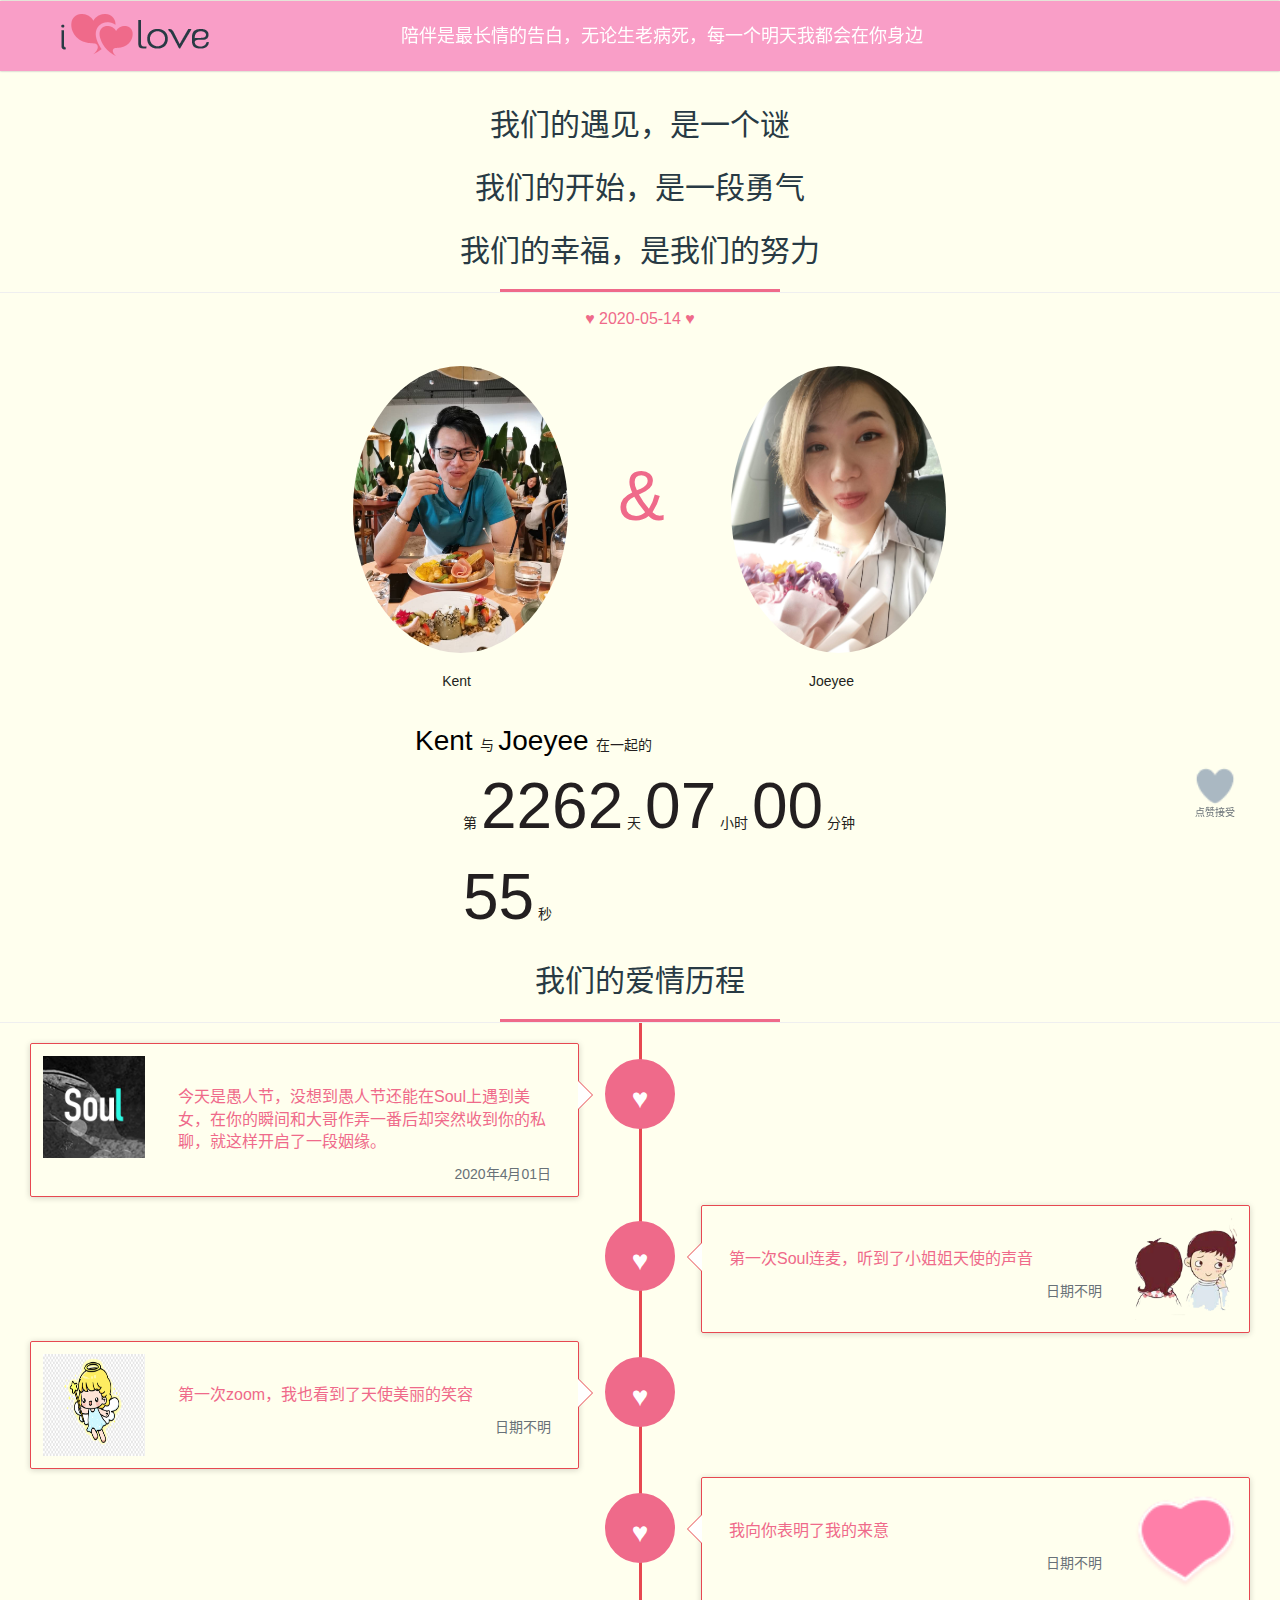
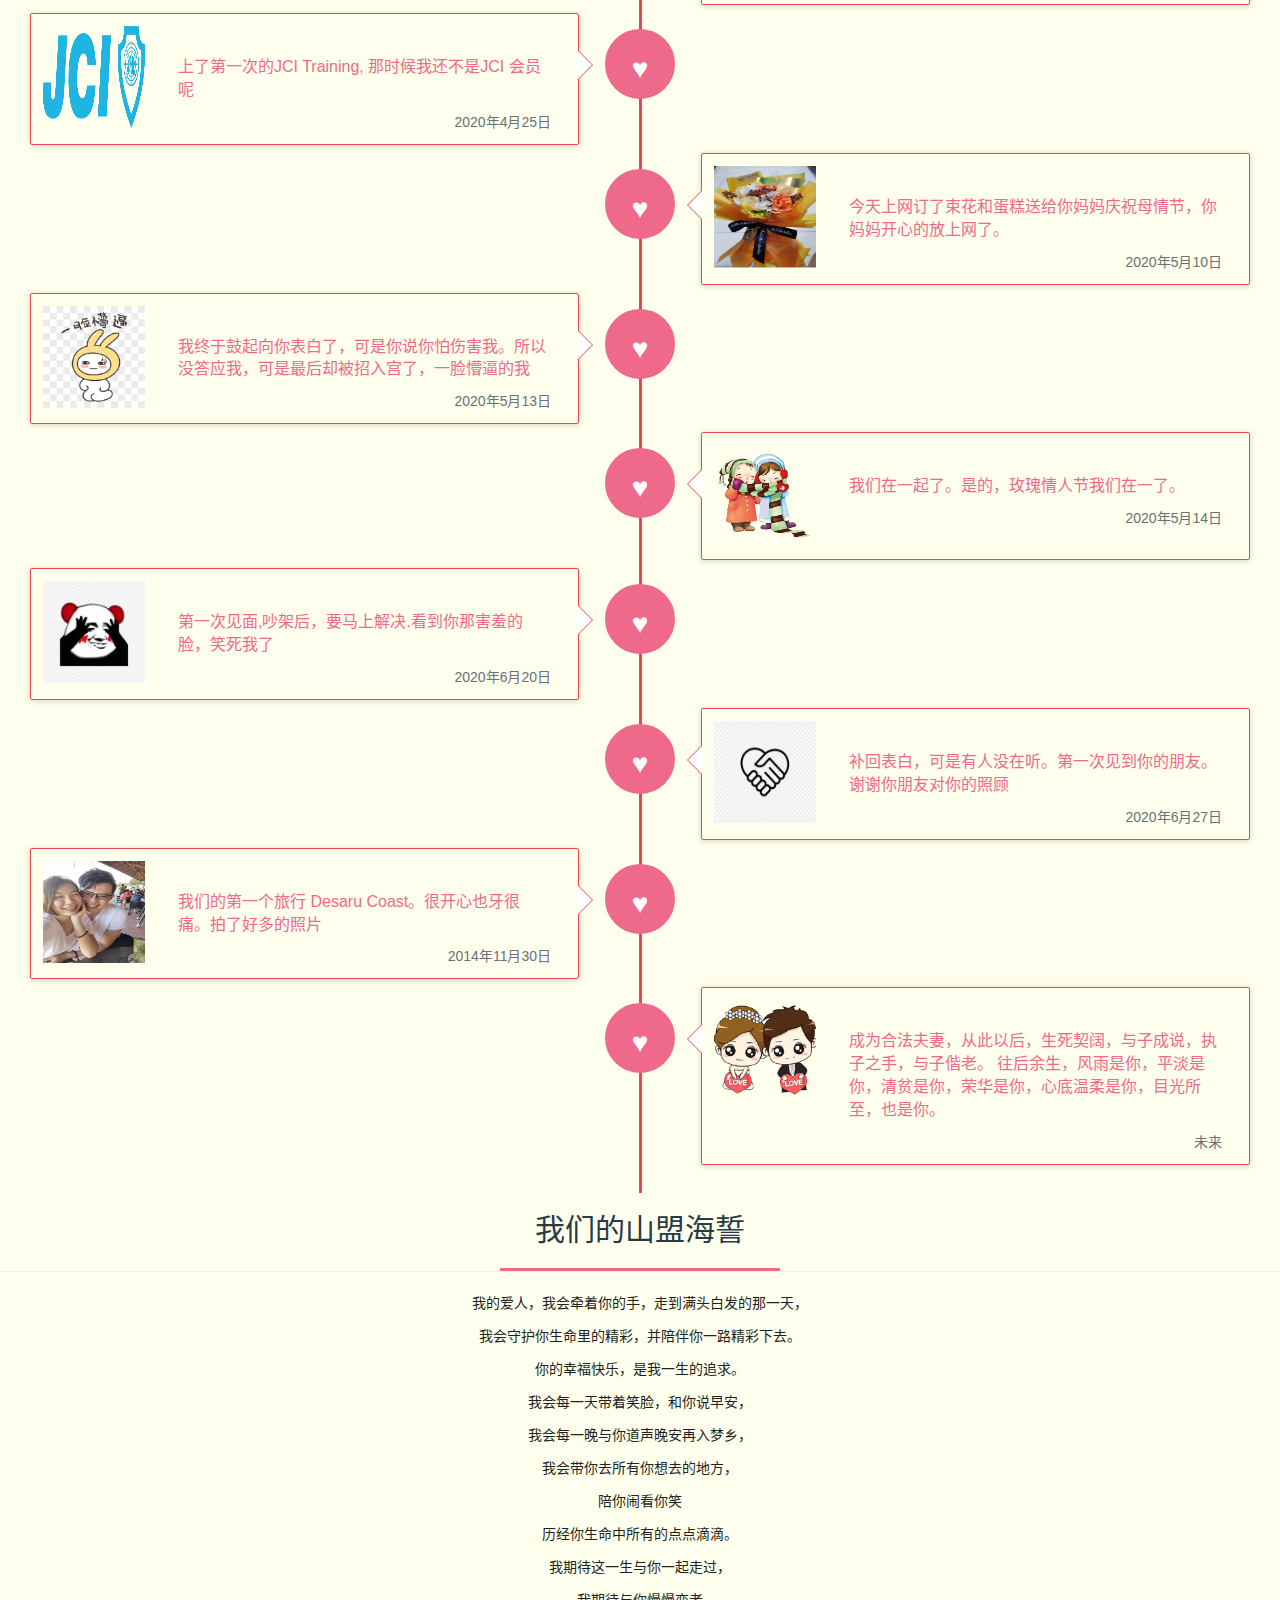
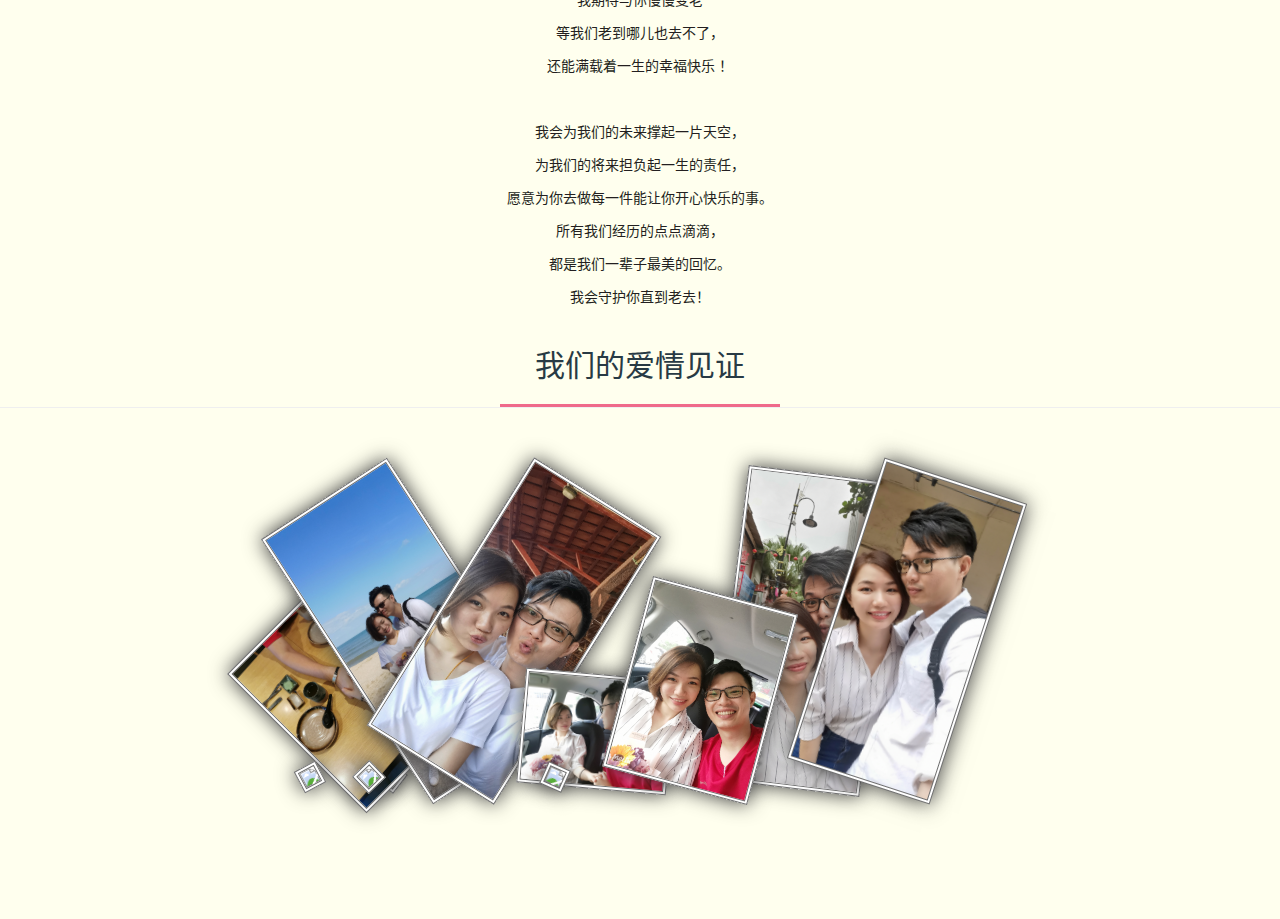
==== commit 7dc1a2b6: "update" ====
--- a/index.html
+++ b/index.html
@@ -45,7 +45,7 @@
                 !important;margin: 10px 25px 10px 60px" src="images/logo.png"
                 title="">
             <div class="col-xs-8 text-center txt" data-bind="">
-                陪伴是最长情的告白，无论生老病死，我都愿陪你到每一个明天
+                陪伴是最长情的告白，无论生老病死，每一个明天我都会在你身边
             </div>
         </nav>
         <div class="container-fluid" style="margin-top: 88px">
@@ -70,7 +70,7 @@
                         data-wow-delay="0.5s" style="visibility: visible;
                         animation-delay: 0.5s; animation-name: flipInX;">
                         <li class="boy">
-                            <img src="images/boy.png" alt="">
+                            <img src="images/kent.jpg" alt="">
                         </li>
                         <span class="kent">Kent</span>
                     </ul>
@@ -82,7 +82,7 @@
                         data-wow-delay="0.5s" style="visibility: visible;
                         animation-delay: 0.5s; animation-name: flipInX;">
                         <li class="girl">
-                            <img src="images/girl.png" alt="">
+                            <img src="images/joeyee.jpg" alt="">
                         </li>
                         <span class="joeyee">Joeyee</span>
                     </ul>
@@ -174,11 +174,11 @@
                                         <div class="timeline-body">
                                             <div>
                                                 <div>
-                                                    <p class="txtcolor">我的心动，你不知道，我亦不敢表达，于是第二天，想了个借口，请你们所有人一起吃饭，想法坐在你身边</p>
-                                                </div>
-                                            </div>
-                                        </div>
-                                        <div class="timeline-foot">2014年7月21日</div>
+                                                    <p class="txtcolor">第一次Soul连麦，听到了小姐姐天使的声音</p>
+                                                </div>
+                                            </div>
+                                        </div>
+                                        <div class="timeline-foot">日期不明</div>
                                     </div>
                                 </div>
                             </li>
@@ -197,22 +197,22 @@
                                     0.7s; animation-name: fadeInLeft;">
                                     <div class="" style="padding: 0;width:
                                         102px;position: relative;float: left">
-                                        <img src="images/x3.png" alt=""
-                                            style="width: 102px;height: 102px">
-                                    </div>
-                                    <div class="" style="padding: 0 15px 0
-                                        135px">
-                                        <div class="timeline-heading">
-                                            <p><br></p>
-                                        </div>
-                                        <div class="timeline-body">
-                                            <div>
-                                                <div>
-                                                    <p class="txtcolor">第三天，还是我请客，去唱歌，很多人一起，爱在心口难开，不想错过，不想失去（偷拍了很多照片，全都是你）</p>
-                                                </div>
-                                            </div>
-                                        </div>
-                                        <div class="timeline-foot">2014年7月22日</div>
+                                        <img src="images/angle-smile.png" alt=""
+                                            style="width: 102px;height: 102px">
+                                    </div>
+                                    <div class="" style="padding: 0 15px 0
+                                        135px">
+                                        <div class="timeline-heading">
+                                            <p><br></p>
+                                        </div>
+                                        <div class="timeline-body">
+                                            <div>
+                                                <div>
+                                                    <p class="txtcolor">第一次zoom，我也看到了天使美丽的笑容</p>
+                                                </div>
+                                            </div>
+                                        </div>
+                                        <div class="timeline-foot">日期不明</div>
                                     </div>
                                 </div>
                             </li>
@@ -231,7 +231,7 @@
                                     0.7s; animation-name: fadeInLeft;">
                                     <div class="" style="padding: 0;width:
                                         102px;position: relative;float: right">
-                                        <img src="images/x4.png" alt=""
+                                        <img src="images/1.png" alt=""
                                             style="width: 102px;height: 102px">
                                     </div>
                                     <div class="" style="padding: 0 135px 0
@@ -242,11 +242,11 @@
                                         <div class="timeline-body">
                                             <div>
                                                 <div>
-                                                    <p class="txtcolor">没有合适理由请客，胡思乱想，懵懵懂懂上了一天班</p>
-                                                </div>
-                                            </div>
-                                        </div>
-                                        <div class="timeline-foot">2014年7月23日</div>
+                                                    <p class="txtcolor">我向你表明了我的来意</p>
+                                                </div>
+                                            </div>
+                                        </div>
+                                        <div class="timeline-foot">日期不明</div>
                                     </div>
                                 </div>
                             </li>
@@ -261,22 +261,22 @@
                                     data-wow-delay="0.7s" style="">
                                     <div class="" style="padding: 0;width:
                                         102px;position: relative;float: left">
-                                        <img src="images/x5.png" alt=""
-                                            style="width: 102px;height: 102px">
-                                    </div>
-                                    <div class="" style="padding: 0 15px 0
-                                        135px">
-                                        <div class="timeline-heading">
-                                            <p><br></p>
-                                        </div>
-                                        <div class="timeline-body">
-                                            <div>
-                                                <div>
-                                                    <p class="txtcolor">终究离开了这里去了远方，这里只是你旅途的中间站，我是你的过客，可你却留在我心中，思念，抑制不住，准备离职南下</p>
-                                                </div>
-                                            </div>
-                                        </div>
-                                        <div class="timeline-foot">2014年7月25日</div>
+                                        <img src="images/Logo_JCI.png" alt=""
+                                            style="width: 102px;height: 102px">
+                                    </div>
+                                    <div class="" style="padding: 0 15px 0
+                                        135px">
+                                        <div class="timeline-heading">
+                                            <p><br></p>
+                                        </div>
+                                        <div class="timeline-body">
+                                            <div>
+                                                <div>
+                                                    <p class="txtcolor">上了第一次的JCI Training, 那时候我还不是JCI 会员呢</p>
+                                                </div>
+                                            </div>
+                                        </div>
+                                        <div class="timeline-foot">2020年4月25日</div>
                                     </div>
                                 </div>
                             </li>
@@ -291,22 +291,22 @@
                                     data-wow-delay="0.7s" style="">
                                     <div class="" style="padding: 0;width:
                                         102px;position: relative;float: left">
-                                        <img src="images/x6.png" alt=""
-                                            style="width: 102px;height: 102px">
-                                    </div>
-                                    <div class="" style="padding: 0 15px 0
-                                        135px">
-                                        <div class="timeline-heading">
-                                            <p><br></p>
-                                        </div>
-                                        <div class="timeline-body">
-                                            <div>
-                                                <div>
-                                                    <p class="txtcolor">把那天唱歌的照片发给你，全是你的身影，我想，这应该算一种隐晦的表白吧，忐忑不安中</p>
-                                                </div>
-                                            </div>
-                                        </div>
-                                        <div class="timeline-foot">2014年7月26日</div>
+                                        <img src="images/mothersday_flower.jpeg" alt=""
+                                            style="width: 102px;height: 102px">
+                                    </div>
+                                    <div class="" style="padding: 0 15px 0
+                                        135px">
+                                        <div class="timeline-heading">
+                                            <p><br></p>
+                                        </div>
+                                        <div class="timeline-body">
+                                            <div>
+                                                <div>
+                                                    <p class="txtcolor">今天上网订了束花和蛋糕送给你妈妈庆祝母情节，你妈妈开心的放上网了。</p>
+                                                </div>
+                                            </div>
+                                        </div>
+                                        <div class="timeline-foot">2020年5月10日</div>
                                     </div>
                                 </div>
                             </li>
@@ -321,22 +321,22 @@
                                     data-wow-delay="0.7s" style="">
                                     <div class="" style="padding: 0;width:
                                         102px;position: relative;float: left">
-                                        <img src="images/x7.png" alt=""
-                                            style="width: 102px;height: 102px">
-                                    </div>
-                                    <div class="" style="padding: 0 15px 0
-                                        135px">
-                                        <div class="timeline-heading">
-                                            <p><br></p>
-                                        </div>
-                                        <div class="timeline-body">
-                                            <div>
-                                                <div>
-                                                    <p class="txtcolor">开始频繁的网上交流，虽在远方，却日渐熟悉，开始了解开始期待。离职已提，收拾行囊</p>
-                                                </div>
-                                            </div>
-                                        </div>
-                                        <div class="timeline-foot">2014年8月1日</div>
+                                        <img src="images/3714.png" alt=""
+                                            style="width: 102px;height: 102px">
+                                    </div>
+                                    <div class="" style="padding: 0 15px 0
+                                        135px">
+                                        <div class="timeline-heading">
+                                            <p><br></p>
+                                        </div>
+                                        <div class="timeline-body">
+                                            <div>
+                                                <div>
+                                                    <p class="txtcolor">我终于鼓起向你表白了，可是你说你怕伤害我。所以没答应我，可是最后却被招入宫了，一脸懵逼的我</p>
+                                                </div>
+                                            </div>
+                                        </div>
+                                        <div class="timeline-foot">2020年5月13日</div>
                                     </div>
                                 </div>
                             </li>
@@ -351,22 +351,22 @@
                                     data-wow-delay="0.7s" style="">
                                     <div class="" style="padding: 0;width:
                                         102px;position: relative;float: left">
-                                        <img src="images/x8.png" alt=""
-                                            style="width: 102px;height: 102px">
-                                    </div>
-                                    <div class="" style="padding: 0 15px 0
-                                        135px">
-                                        <div class="timeline-heading">
-                                            <p><br></p>
-                                        </div>
-                                        <div class="timeline-body">
-                                            <div>
-                                                <div>
-                                                    <p class="txtcolor">你说你会回来，欣喜若狂，重新租住合适的地方，开始准备两个人的一切，装点小屋，打理帅气的自己</p>
-                                                </div>
-                                            </div>
-                                        </div>
-                                        <div class="timeline-foot">2014年8月30日</div>
+                                        <img src="images/true.png" alt=""
+                                            style="width: 102px;height: 102px">
+                                    </div>
+                                    <div class="" style="padding: 0 15px 0
+                                        135px">
+                                        <div class="timeline-heading">
+                                            <p><br></p>
+                                        </div>
+                                        <div class="timeline-body">
+                                            <div>
+                                                <div>
+                                                    <p class="txtcolor">我们在一起了。是的，玫瑰情人节我们在一了。</p>
+                                                </div>
+                                            </div>
+                                        </div>
+                                        <div class="timeline-foot">2020年5月14日</div>
                                     </div>
                                 </div>
                             </li>
@@ -381,22 +381,22 @@
                                     data-wow-delay="0.7s" style="">
                                     <div class="" style="padding: 0;width:
                                         102px;position: relative;float: left">
-                                        <img src="images/x9.png" alt=""
-                                            style="width: 102px;height: 102px">
-                                    </div>
-                                    <div class="" style="padding: 0 15px 0
-                                        135px">
-                                        <div class="timeline-heading">
-                                            <p><br></p>
-                                        </div>
-                                        <div class="timeline-body">
-                                            <div>
-                                                <div>
-                                                    <p class="txtcolor">在火车站接到你，前前后后围着你转，开心得飞起来，亲手为你做了第一餐饭，当然，还有其他好多友人（无处不在的灯泡）</p>
-                                                </div>
-                                            </div>
-                                        </div>
-                                        <div class="timeline-foot">2014年10月26日</div>
+                                        <img src="images/download.jpg" alt=""
+                                            style="width: 102px;height: 102px">
+                                    </div>
+                                    <div class="" style="padding: 0 15px 0
+                                        135px">
+                                        <div class="timeline-heading">
+                                            <p><br></p>
+                                        </div>
+                                        <div class="timeline-body">
+                                            <div>
+                                                <div>
+                                                    <p class="txtcolor">第一次见面,吵架后，要马上解决.看到你那害羞的脸，笑死我了</p>
+                                                </div>
+                                            </div>
+                                        </div>
+                                        <div class="timeline-foot">2020年6月20日</div>
                                     </div>
                                 </div>
                             </li>
@@ -411,22 +411,22 @@
                                     data-wow-delay="0.7s" style="">
                                     <div class="" style="padding: 0;width:
                                         102px;position: relative;float: left">
-                                        <img src="images/x10.png" alt=""
-                                            style="width: 102px;height: 102px">
-                                    </div>
-                                    <div class="" style="padding: 0 15px 0
-                                        135px">
-                                        <div class="timeline-heading">
-                                            <p><br></p>
-                                        </div>
-                                        <div class="timeline-body">
-                                            <div>
-                                                <div>
-                                                    <p class="txtcolor">第一次看电影，第一次牵手，第一次两个吃饭，第一次约会，无需多言，自然而然确定关系</p>
-                                                </div>
-                                            </div>
-                                        </div>
-                                        <div class="timeline-foot">2014年11月5日</div>
+                                        <img src="images/holdhand.jpg" alt=""
+                                            style="width: 102px;height: 102px">
+                                    </div>
+                                    <div class="" style="padding: 0 15px 0
+                                        135px">
+                                        <div class="timeline-heading">
+                                            <p><br></p>
+                                        </div>
+                                        <div class="timeline-body">
+                                            <div>
+                                                <div>
+                                                    <p class="txtcolor">补回表白，可是有人没在听。第一次见到你的朋友。谢谢你朋友对你的照顾</p>
+                                                </div>
+                                            </div>
+                                        </div>
+                                        <div class="timeline-foot">2020年6月27日</div>
                                     </div>
                                 </div>
                             </li>
@@ -441,18 +441,18 @@
                                     data-wow-delay="0.7s" style="">
                                     <div class="" style="padding: 0;width:
                                         102px;position: relative;float: left">
-                                        <img src="images/x11.png" alt=""
-                                            style="width: 102px;height: 102px">
-                                    </div>
-                                    <div class="" style="padding: 0 15px 0
-                                        135px">
-                                        <div class="timeline-heading">
-                                            <p><br></p>
-                                        </div>
-                                        <div class="timeline-body">
-                                            <div>
-                                                <div>
-                                                    <p class="txtcolor">第一次亲吻，第一次拥抱</p>
+                                        <img src="images/desaru.jpg" alt=""
+                                            style="width: 102px;height: 102px">
+                                    </div>
+                                    <div class="" style="padding: 0 15px 0
+                                        135px">
+                                        <div class="timeline-heading">
+                                            <p><br></p>
+                                        </div>
+                                        <div class="timeline-body">
+                                            <div>
+                                                <div>
+                                                    <p class="txtcolor">我们的第一个旅行 Desaru Coast。很开心也牙很痛。拍了好多的照片</p>
                                                 </div>
                                             </div>
                                         </div>
@@ -487,7 +487,7 @@
                                                 </div>
                                             </div>
                                         </div>
-                                        <div class="timeline-foot">2016年2月25日</div>
+                                        <div class="timeline-foot">未来</div>
                                     </div>
                                 </div>
                             </li>
@@ -535,58 +535,62 @@
                 repeat">
                 <ul class="photopile col-xs-12">
                     <li>
-                        <a href="images/p1.jpg">
-                            <img src="images/p1_s.jpg" alt="第一次相见" />
-                        </a>
-                    </li>
-                    <li>
-                        <a href="images/p2.jpg">
-                            <img src="images/p2_s.jpg" alt="第一次约会" />
-                        </a>
-                    </li>
-                    <li>
-                        <a href="images/p3.jpg">
-                            <img src="images/p3_s.jpg" alt="约会" />
-                        </a>
-                    </li>
-                    <li>
-                        <a href="images/p4.jpg">
-                            <img src="images/p4_s.jpg" alt="看电影" />
-                        </a>
-                    </li>
-                    <li>
-                        <a href="images/p5.jpg">
-                            <img src="images/p5_s.jpg" alt="拥抱" />
-                        </a>
-                    </li>
-                    <li>
-                        <a href="images/p6.jpg">
-                            <img src="images/p6_s.jpg" alt="聚会" />
-                        </a>
-                    </li>
-                    <li>
-                        <a href="images/p7.jpg">
-                            <img src="images/p7_s.jpg" alt="离别" />
-                        </a>
-                    </li>
-                    <li>
-                        <a href="images/p8.jpg">
-                            <img src="images/p8_s.jpg" alt="亲吻" />
-                        </a>
-                    </li>
-                    <li>
-                        <a href="images/p9.jpg">
-                            <img src="images/p9_s.jpg" alt="接送" />
-                        </a>
-                    </li>
-                    <li>
-                        <a href="images/p10.jpg">
-                            <img src="images/p10_s.jpg" alt="结婚" />
+                        <a href="images/photoslide/1.jpg">
+                            <img src="images/photoslide/1.jpg"/>
+                        </a>
+                    </li>
+                    <li>
+                        <a href="images/photoslide/2.jpg">
+                            <img src="images/photoslide/2.jpg"/>
+                        </a>
+                    </li>
+                    <li>
+                        <a href="images/photoslide/3.jpg">
+                            <img src="images/photoslide/3.jpg"/>
+                        </a>
+                    </li>
+                    <li>
+                        <a href="images/photoslide/4.jpg">
+                            <img src="images/photoslide/4.jpg"/>
+                        </a>
+                    </li>
+                    <li>
+                        <a href="images/photoslide/5.jpg">
+                            <img src="images/photoslide/5.jpg"/>
+                        </a>
+                    </li>
+                    <li>
+                        <a href="images/photoslide/6.jpg">
+                            <img src="images/photoslide/6.jpg"/>
+                        </a>
+                    </li>
+                    <li>
+                        <a href="images/photoslide/7.jpg">
+                            <img src="images/photoslide/7.jpg"/>
+                        </a>
+                    </li>
+                    <li>
+                        <a href="images/photoslide/8.jpg">
+                            <img src="images/photoslide/8.jpg"/>
+                        </a>
+                    </li>
+                    <li>
+                        <a href="images/photoslide/9.jpg">
+                            <img src="images/photoslide/9.jpg"/>
+                        </a>
+                    </li>
+                    <li>
+                        <a href="images/photoslide/10.jpg">
+                            <img src="images/photoslide/10.jpg"/>
+                        </a>
+                    </li>
+                    <li>
+                        <a href="images/photoslide/11.jpg">
+                            <img src="images/photoslide/11.jpg"/>
                         </a>
                     </li>
                 </ul>
             </div>
-            <p class="text-center" style="font-size: 10px">照片墙的照片来源于梦幻摄影机构，网上图片，个人学习使用</p>
             <script src="js/jquery-1.11.0.min.js" type="text/javascript"></script>
             <script src="js/jquery-ui.min.js"></script>
             <script src="js/jquery.ui.touch-punch.min.js"></script>
--- a/css/sty.css
+++ b/css/sty.css
@@ -566,7 +566,7 @@
 }
 
 .ch-grid li {
-    width: 300px;
+    width: 252px;
     height: 300px;
     display: inline-block;
     position: relative;
@@ -575,7 +575,7 @@
 .ch-grid li img {
     position: absolute;
     left: 0;
-    width: 300px;
+    width: 215px;
     border-radius: 50%;
 }
 
@@ -3241,4 +3241,8 @@
 .joeyee{
     display: block;
     padding-left: 134px;
+}
+
+.girl{
+    margin-left: 56px;
 }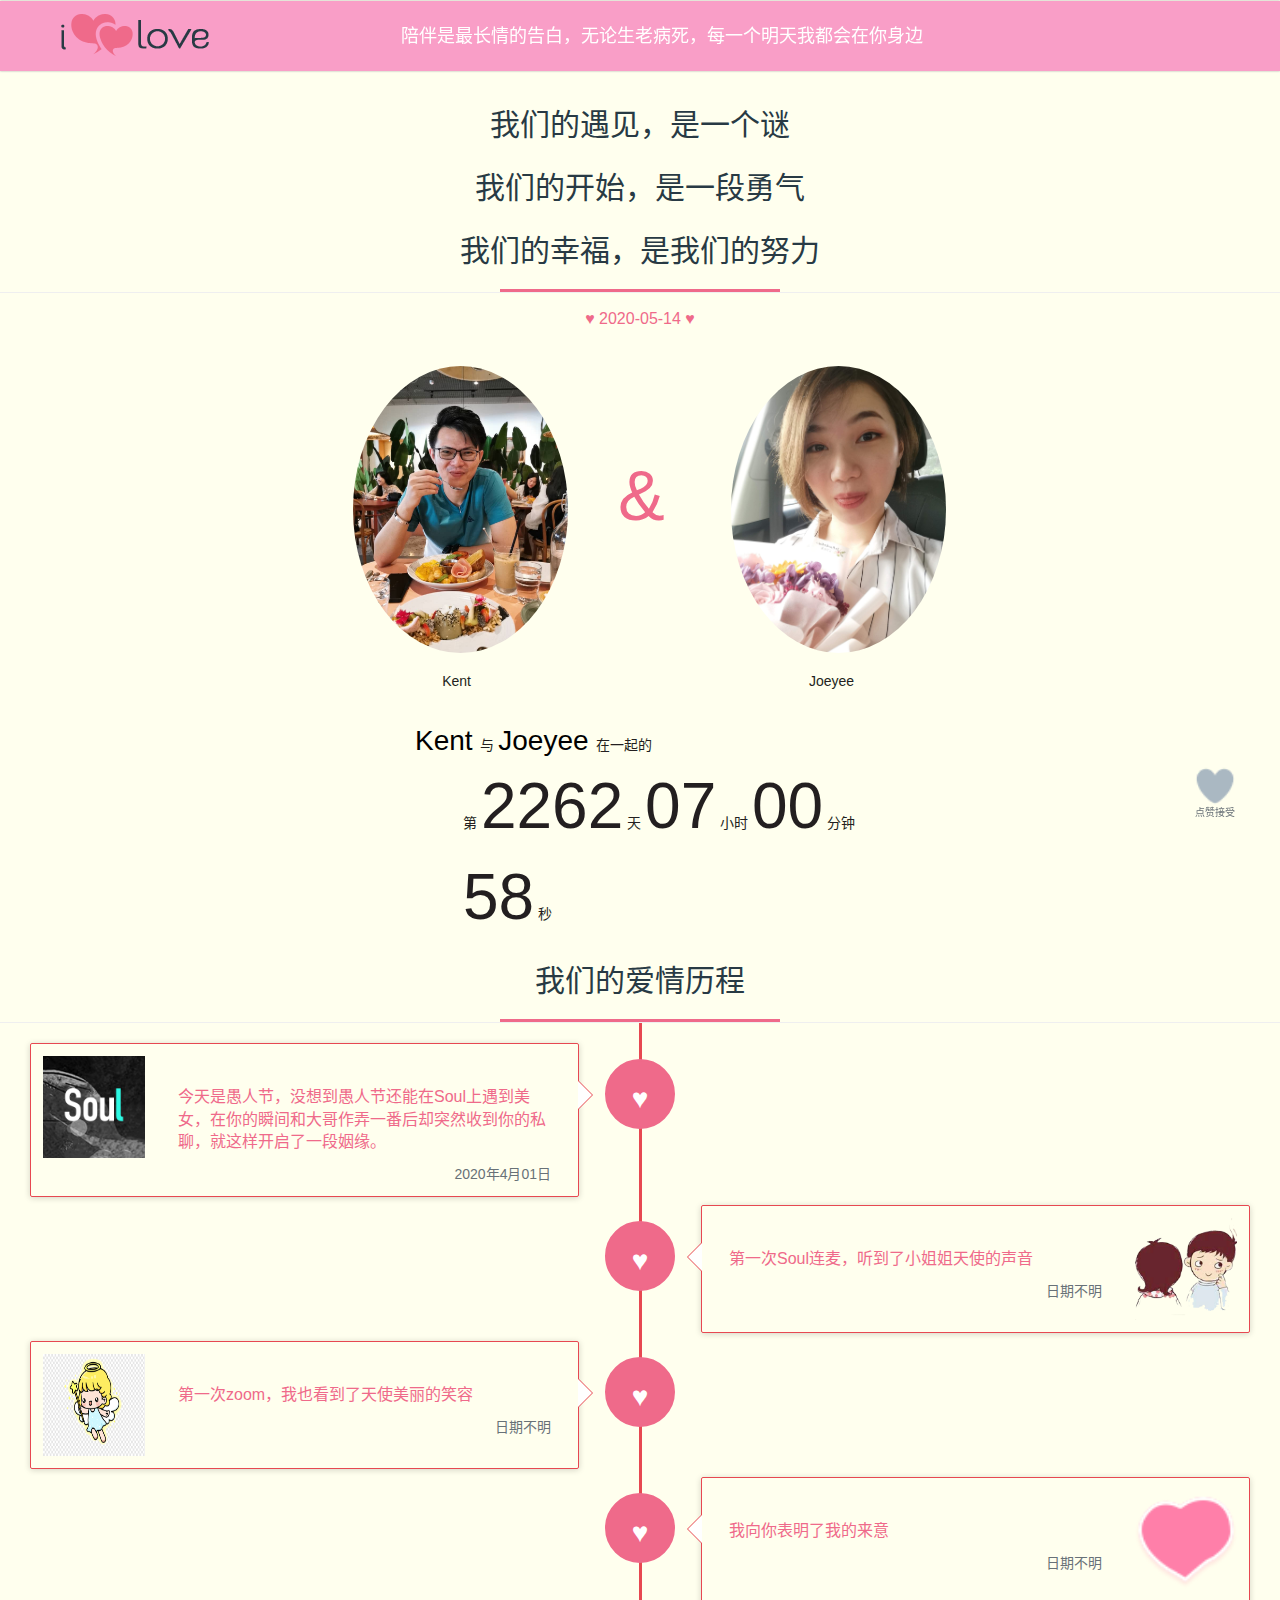
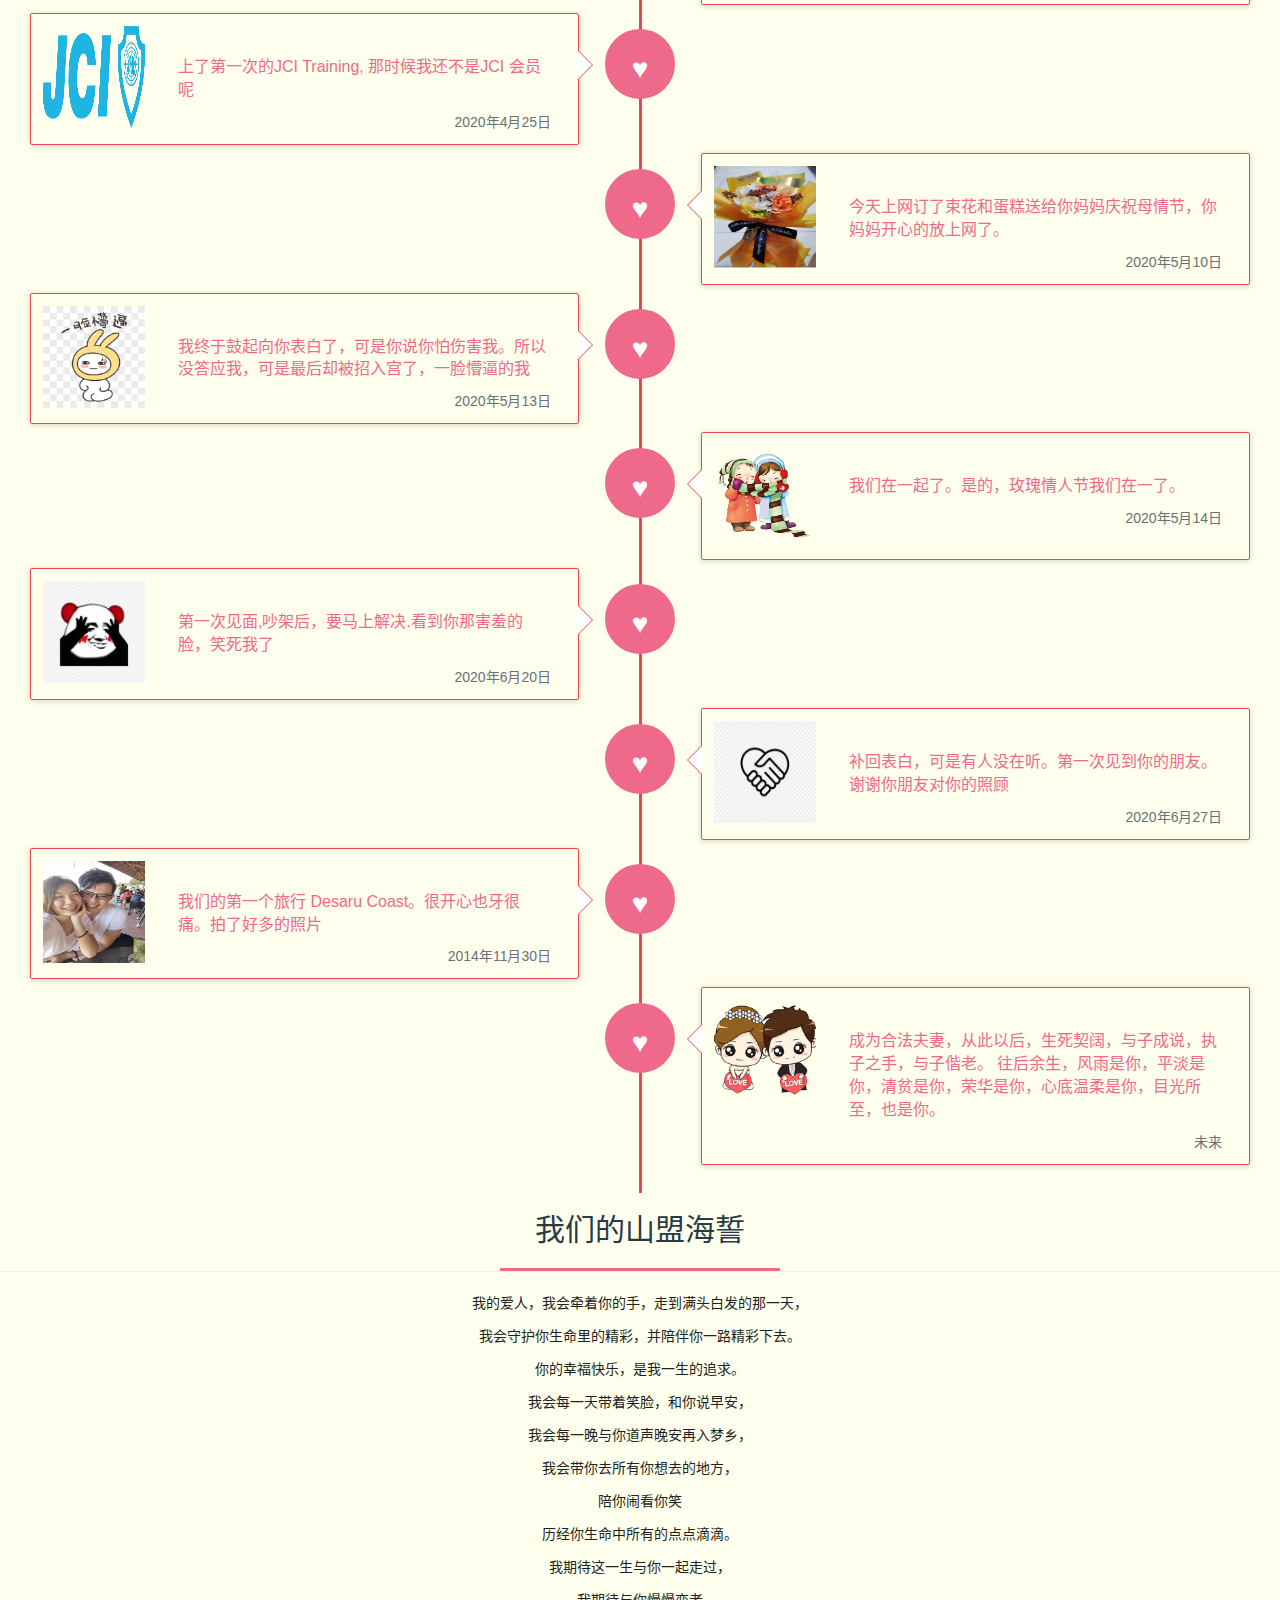
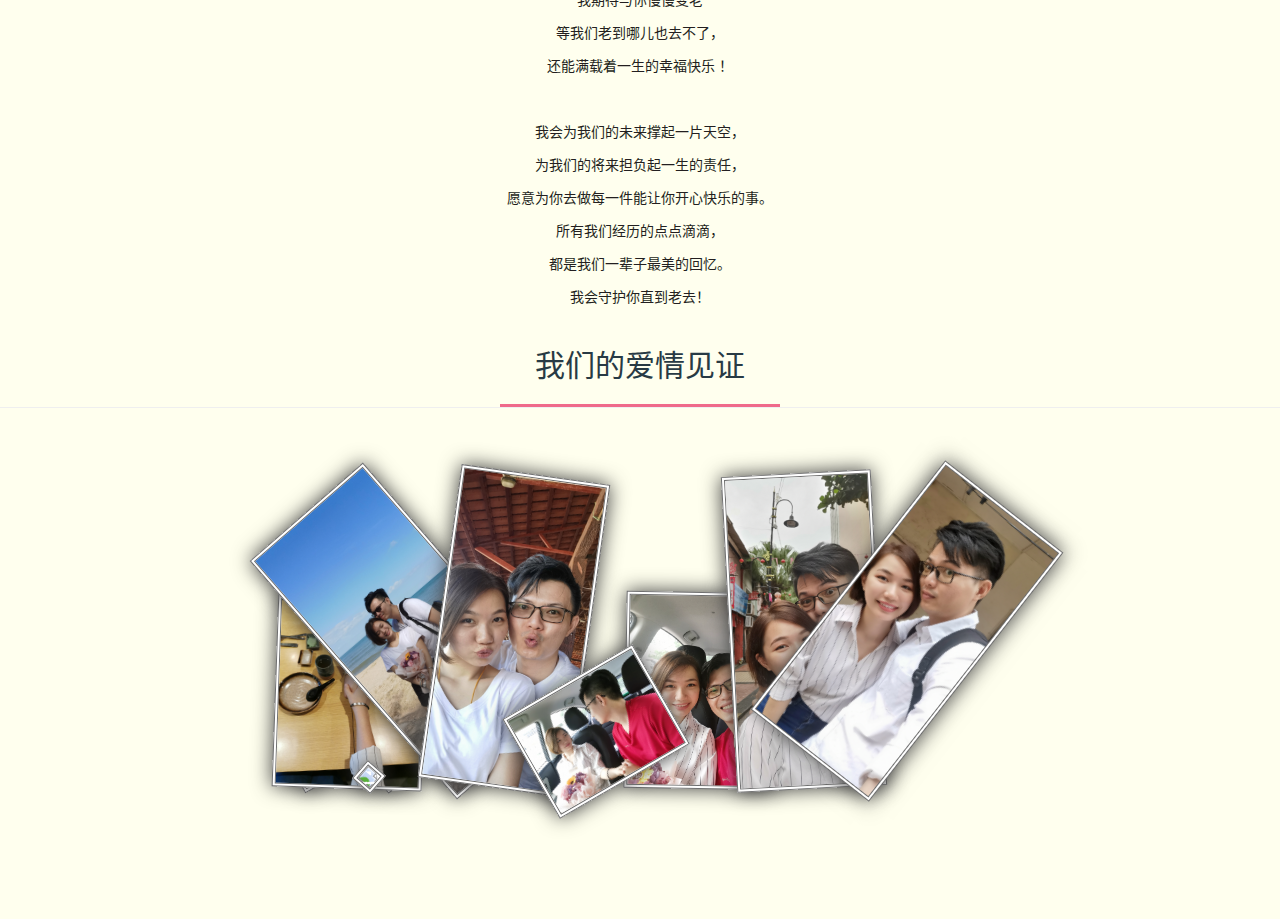
==== commit b9557c0f: "add song" ====
--- a/index.html
+++ b/index.html
@@ -1,669 +1,621 @@
 <!DOCTYPE html>
 <html lang="zh-CN">
-    <head>
-        <title>我和你的故事</title>
-        <meta charset="utf-8" />
-        <meta http-equiv="X-UA-Compatible" content="IE=edge" />
-        <meta name="viewport" content="width=device-width, initial-scale=1.0,
+
+<head>
+    <title>我和你的故事</title>
+    <meta charset="utf-8" />
+    <meta http-equiv="X-UA-Compatible" content="IE=edge" />
+    <meta name="viewport" content="width=device-width, initial-scale=1.0,
             maximum-scale=1.0, user-scalable=no" />
-        <link href="css/bootstrap.min.css" rel="stylesheet" />
-        <link href="css/sty.css" rel="stylesheet" />
-        <link href="css/one.css" rel="stylesheet" />
-        <link href="css/photopile.css" rel="stylesheet">
-        <link rel="stylesheet" href="css/animate.css">
-        <link type="text/css" rel="stylesheet" href="./Love_files/default.css">
-        <script type="text/javascript" src="./Love_files/jquery.min.js"></script>
-        <script type="text/javascript" src="./Love_files/jscex.min.js"></script>
-        <script type="text/javascript" src="./Love_files/jscex-parser.js"></script>
-        <script type="text/javascript" src="./Love_files/jscex-jit.js"></script>
-        <script type="text/javascript"
-            src="./Love_files/jscex-builderbase.min.js"></script>
-        <script type="text/javascript" src="./Love_files/jscex-async.min.js"></script>
-        <script type="text/javascript"
-            src="./Love_files/jscex-async-powerpack.min.js"></script>
-        <script type="text/javascript" src="./Love_files/functions.js"
-            charset="utf-8"></script>
-        <script type="text/javascript" src="./Love_files/love.js"
-            charset="utf-8"></script>
-        <!-- <script type="text/javascript" src="js/scripts.js"></script> -->
-        <script>
+    <link href="css/bootstrap.min.css" rel="stylesheet" />
+    <link href="css/sty.css" rel="stylesheet" />
+    <link href="css/one.css" rel="stylesheet" />
+    <link href="css/photopile.css" rel="stylesheet">
+    <link rel="stylesheet" href="css/animate.css">
+    <link type="text/css" rel="stylesheet" href="./Love_files/default.css">
+    <script type="text/javascript" src="./Love_files/jquery.min.js"></script>
+    <script type="text/javascript" src="./Love_files/jscex.min.js"></script>
+    <script type="text/javascript" src="./Love_files/jscex-parser.js"></script>
+    <script type="text/javascript" src="./Love_files/jscex-jit.js"></script>
+    <script type="text/javascript" src="./Love_files/jscex-builderbase.min.js"></script>
+    <script type="text/javascript" src="./Love_files/jscex-async.min.js"></script>
+    <script type="text/javascript" src="./Love_files/jscex-async-powerpack.min.js"></script>
+    <script type="text/javascript" src="./Love_files/functions.js" charset="utf-8"></script>
+    <script type="text/javascript" src="./Love_files/love.js" charset="utf-8"></script>
+    <!-- <script type="text/javascript" src="js/scripts.js"></script> -->
+    <script>
         var _hmt = _hmt || [];
-        (function() {
+        (function () {
             var hm = document.createElement("script");
             hm.src = "https://hm.baidu.com/hm.js?49c9e828e38545414078413b222513c4";
             var s = document.getElementsByTagName("script")[0];
             s.parentNode.insertBefore(hm, s);
         })();
     </script>
-    </head>
-    <body class="body">
-        <nav class="navbar navbar-default navbar-fixed-top" role="navigation"
-            data-anijs="if: mouseover, do: bounceIn animated"
-            style="background-color: #f99ec7 !important;box-shadow: 0 0 2px 0
+</head>
+
+<body class="body">
+    <audio visible="false" id="music">
+        <source src="./song.mp3" type="audio/mpeg"></audio>
+    <nav class="navbar navbar-default navbar-fixed-top" role="navigation"
+        data-anijs="if: mouseover, do: bounceIn animated" style="background-color: #f99ec7 !important;box-shadow: 0 0 2px 0
             #acacac;">
-            <img class="pull-left" style="display: inline-block
-                !important;margin: 10px 25px 10px 60px" src="images/logo.png"
-                title="">
-            <div class="col-xs-8 text-center txt" data-bind="">
-                陪伴是最长情的告白，无论生老病死，每一个明天我都会在你身边
-            </div>
-        </nav>
-        <div class="container-fluid" style="margin-top: 88px">
-            <div id="begin" class="col-xs-12 text-center txt underline"
-                data-anijs="if: mouseover, do: swing animated">
-                <h2 class="col-xs-12" style="font-family: 'Great Vibes',cursive;
+        <img class="pull-left" style="display: inline-block
+                !important;margin: 10px 25px 10px 60px" src="images/logo.png" title="">
+        <div class="col-xs-8 text-center txt" data-bind="">
+            陪伴是最长情的告白，无论生老病死，每一个明天我都会在你身边
+        </div>
+    </nav>
+    <div class="container-fluid" style="margin-top: 88px">
+        <div id="begin" class="col-xs-12 text-center txt underline" data-anijs="if: mouseover, do: swing animated">
+            <h2 class="col-xs-12" style="font-family: 'Great Vibes',cursive;
                     color: #283a44; padding-bottom: 0px;">我们的遇见，是一个谜</h2>
-                <h2 class="col-xs-12" style="font-family: 'Great Vibes',cursive;
+            <h2 class="col-xs-12" style="font-family: 'Great Vibes',cursive;
                     color: #283a44; padding-bottom: 0px;">我们的开始，是一段勇气</h2>
-                <h2 class="col-xs-12" style="font-family: 'Great Vibes',cursive;
+            <h2 class="col-xs-12" style="font-family: 'Great Vibes',cursive;
                     color: #283a44; padding-bottom: 0px;">我们的幸福，是我们的努力</h2>
-            </div>
-            <span class="wow fadeInUp animated col-xs-12 text-center"
-                data-wow-delay="0.7s" style="color: rgb(239, 106, 138);
+        </div>
+        <span class="wow fadeInUp animated col-xs-12 text-center" data-wow-delay="0.7s" style="color: rgb(239, 106, 138);
                 visibility: visible; animation-delay: 0.7s; animation-name:
                 fadeInUp;margin: 15px auto;font-size: 16px">
-                ♥ 2020-05-14 ♥</span>
-            <div class="col-xs-12">
-                <div class="col-xs-6 text-right" data-anijs="if: click, do:
+            ♥ 2020-05-14 ♥</span>
+        <div class="col-xs-12">
+            <div class="col-xs-6 text-right" data-anijs="if: click, do:
                     rollOut animated, to: .boy, after: $removeAnim">
-                    <ul class="ch-grid man wow flipInX animated"
-                        data-wow-delay="0.5s" style="visibility: visible;
+                <ul class="ch-grid man wow flipInX animated" data-wow-delay="0.5s" style="visibility: visible;
                         animation-delay: 0.5s; animation-name: flipInX;">
-                        <li class="boy">
-                            <img src="images/kent.jpg" alt="">
-                        </li>
-                        <span class="kent">Kent</span>
-                    </ul>
-                </div>
-                <div class="and">&</div>
-                <div class="col-xs-6 text-left" data-anijs="if: click, do:
+                    <li class="boy">
+                        <img src="images/kent.jpg" alt="">
+                    </li>
+                    <span class="kent">Kent</span>
+                </ul>
+            </div>
+            <div class="and">&</div>
+            <div class="col-xs-6 text-left" data-anijs="if: click, do:
                     rollIn animated, to: .girl, after: $removeAnim">
-                    <ul class="ch-grid woman wow flipInX animated"
-                        data-wow-delay="0.5s" style="visibility: visible;
+                <ul class="ch-grid woman wow flipInX animated" data-wow-delay="0.5s" style="visibility: visible;
                         animation-delay: 0.5s; animation-name: flipInX;">
-                        <li class="girl">
-                            <img src="images/joeyee.jpg" alt="">
-                        </li>
-                        <span class="joeyee">Joeyee</span>
+                    <li class="girl">
+                        <img src="images/joeyee.jpg" alt="">
+                    </li>
+                    <span class="joeyee">Joeyee</span>
+                </ul>
+            </div>
+        </div>
+        <div class="col-xs-12">
+            <div id="clock-box">
+                <a target="_blank">Kent </a> 与 <a target="_blank"> Joeyee
+                </a>
+                在一起的
+                <div id="clock"></div>
+            </div>
+        </div>
+        <!-- <canvas id="canvas" width="1100" height="680"></canvas> -->
+        <div class="col-xs-12 text-center txt underline">
+            <h2 class="col-xs-12" style="font-family: 'Great Vibes',cursive;
+                    color: #283a44; padding-bottom: 0px;">我们的爱情历程</h2>
+        </div>
+        <div id="dslc-module-4" class="dslc-module-Pluton_Time_Line
+                dslc-in-viewport-check dslc-in-viewport-anim-none
+                dslc-module-handle-like-regular dslc-in-viewport" data-module-id="4"
+            data-dslc-module-id="Pluton_Time_Line" data-dslc-module-size="12" data-dslc-anim="none"
+            data-dslc-anim-delay="0" data-dslc-anim-duration="650" data-dslc-anim-easing="ease" data-dslc-preset=""
+            style="animation: forwards 0.65s ease 0s 1 normal none
+                running;">
+            <div class="ilove_timeline">
+                <div class="col-md-12">
+                    <ul class="timeline col-xs-12">
+                        <li class="col-xs-12" data-anijs="if: scroll, on:
+                                window, do: slideInLeft animated, before:
+                                $scrollReveal repeat">
+                            <div class="timeline-badge wow fadeInUp
+                                    animated" data-wow-delay="0.5s" style="visibility: visible; animation-delay:
+                                    0.5s; animation-name: fadeInUp;">
+                                <i> ♥ </i>
+                            </div>
+                            <div class="timeline-panel wow fadeInLeft
+                                    animated" data-wow-delay="0.7s" style="visibility: visible; animation-delay:
+                                    0.7s; animation-name: fadeInLeft;">
+                                <div class="" style="padding: 0;width:
+                                        102px;position: relative;float: left">
+                                    <img src="images/soul.png" alt="" style="width: 102px;height: 102px">
+                                </div>
+                                <div class="" style="padding: 0 15px 0
+                                        135px">
+                                    <div class="timeline-heading">
+                                        <p><br></p>
+                                    </div>
+                                    <div class="timeline-body">
+                                        <div>
+                                            <div>
+                                                <p class="txtcolor">
+                                                    今天是愚人节，没想到愚人节还能在Soul上遇到美女，在你的瞬间和大哥作弄一番后却突然收到你的私聊，就这样开启了一段姻缘。</p>
+                                            </div>
+                                        </div>
+                                    </div>
+                                    <div class="timeline-foot">2020年4月01日</div>
+                                </div>
+                            </div>
+                        </li>
+                        <li class="timeline-inverted col-xs-12" data-anijs="if: scroll, on: window, do:
+                                slideInRight animated, before: $scrollReveal
+                                repeat">
+                            <div class="timeline-badge wow fadeInUp
+                                    animated" data-wow-delay="0.5s" style="visibility: visible; animation-delay:
+                                    0.5s; animation-name: fadeInUp;">
+                                <i> ♥ </i>
+                            </div>
+                            <div class="timeline-panel wow fadeInLeft
+                                    animated" data-wow-delay="0.7s" style="visibility: visible; animation-delay:
+                                    0.7s; animation-name: fadeInLeft;">
+                                <div class="" style="padding: 0;width:
+                                        102px;position: relative;float: right">
+                                    <img src="images/x2.png" alt="" style="width: 102px;height: 102px">
+                                </div>
+                                <div class="" style="padding: 0 135px 0
+                                        15px">
+                                    <div class="timeline-heading">
+                                        <p><br></p>
+                                    </div>
+                                    <div class="timeline-body">
+                                        <div>
+                                            <div>
+                                                <p class="txtcolor">第一次Soul连麦，听到了小姐姐天使的声音</p>
+                                            </div>
+                                        </div>
+                                    </div>
+                                    <div class="timeline-foot">日期不明</div>
+                                </div>
+                            </div>
+                        </li>
+                        <li class="col-xs-12" data-anijs="if: scroll, on:
+                                window, do: rollIn animated, before:
+                                $scrollReveal repeat">
+                            <div class="timeline-badge wow fadeInUp
+                                    animated" data-wow-delay="0.5s" style="visibility: visible; animation-delay:
+                                    0.5s; animation-name: fadeInUp;">
+                                <i> ♥ </i>
+                            </div>
+                            <div class="timeline-panel wow fadeInLeft
+                                    animated" data-wow-delay="0.7s" style="visibility: visible; animation-delay:
+                                    0.7s; animation-name: fadeInLeft;">
+                                <div class="" style="padding: 0;width:
+                                        102px;position: relative;float: left">
+                                    <img src="images/angle-smile.png" alt="" style="width: 102px;height: 102px">
+                                </div>
+                                <div class="" style="padding: 0 15px 0
+                                        135px">
+                                    <div class="timeline-heading">
+                                        <p><br></p>
+                                    </div>
+                                    <div class="timeline-body">
+                                        <div>
+                                            <div>
+                                                <p class="txtcolor">第一次zoom，我也看到了天使美丽的笑容</p>
+                                            </div>
+                                        </div>
+                                    </div>
+                                    <div class="timeline-foot">日期不明</div>
+                                </div>
+                            </div>
+                        </li>
+                        <li class="timeline-inverted col-xs-12" data-anijs="if: scroll, on: window, do: rollIn
+                                animated, before: $scrollReveal repeat">
+                            <div class="timeline-badge wow fadeInUp
+                                    animated" data-wow-delay="0.5s" style="visibility: visible; animation-delay:
+                                    0.5s; animation-name: fadeInUp;">
+                                <i> ♥ </i>
+                            </div>
+                            <div class="timeline-panel wow fadeInLeft
+                                    animated" data-wow-delay="0.7s" style="visibility: visible; animation-delay:
+                                    0.7s; animation-name: fadeInLeft;">
+                                <div class="" style="padding: 0;width:
+                                        102px;position: relative;float: right">
+                                    <img src="images/1.png" alt="" style="width: 102px;height: 102px">
+                                </div>
+                                <div class="" style="padding: 0 135px 0
+                                        15px">
+                                    <div class="timeline-heading">
+                                        <p><br></p>
+                                    </div>
+                                    <div class="timeline-body">
+                                        <div>
+                                            <div>
+                                                <p class="txtcolor">我向你表明了我的来意</p>
+                                            </div>
+                                        </div>
+                                    </div>
+                                    <div class="timeline-foot">日期不明</div>
+                                </div>
+                            </div>
+                        </li>
+                        <li data-anijs="if: scroll, on: window, do: rollIn
+                                animated, before: $scrollReveal repeat" class="col-xs-12">
+                            <div class="timeline-badge wow fadeInUp" data-wow-delay="0.5s" style="">
+                                <i> ♥ </i>
+                            </div>
+                            <div class="timeline-panel wow fadeInLeft" data-wow-delay="0.7s" style="">
+                                <div class="" style="padding: 0;width:
+                                        102px;position: relative;float: left">
+                                    <img src="images/Logo_JCI.png" alt="" style="width: 102px;height: 102px">
+                                </div>
+                                <div class="" style="padding: 0 15px 0
+                                        135px">
+                                    <div class="timeline-heading">
+                                        <p><br></p>
+                                    </div>
+                                    <div class="timeline-body">
+                                        <div>
+                                            <div>
+                                                <p class="txtcolor">上了第一次的JCI Training, 那时候我还不是JCI 会员呢</p>
+                                            </div>
+                                        </div>
+                                    </div>
+                                    <div class="timeline-foot">2020年4月25日</div>
+                                </div>
+                            </div>
+                        </li>
+                        <li data-anijs="if: scroll, on: window, do: rollIn
+                                animated, before: $scrollReveal repeat" class="timeline-inverted col-xs-12">
+                            <div class="timeline-badge wow fadeInUp" data-wow-delay="0.5s" style="">
+                                <i> ♥ </i>
+                            </div>
+                            <div class="timeline-panel wow fadeInLeft" data-wow-delay="0.7s" style="">
+                                <div class="" style="padding: 0;width:
+                                        102px;position: relative;float: left">
+                                    <img src="images/mothersday_flower.jpeg" alt="" style="width: 102px;height: 102px">
+                                </div>
+                                <div class="" style="padding: 0 15px 0
+                                        135px">
+                                    <div class="timeline-heading">
+                                        <p><br></p>
+                                    </div>
+                                    <div class="timeline-body">
+                                        <div>
+                                            <div>
+                                                <p class="txtcolor">今天上网订了束花和蛋糕送给你妈妈庆祝母情节，你妈妈开心的放上网了。</p>
+                                            </div>
+                                        </div>
+                                    </div>
+                                    <div class="timeline-foot">2020年5月10日</div>
+                                </div>
+                            </div>
+                        </li>
+                        <li data-anijs="if: scroll, on: window, do: rollIn
+                                animated, before: $scrollReveal repeat" class="col-xs-12">
+                            <div class="timeline-badge wow fadeInUp" data-wow-delay="0.5s" style="">
+                                <i> ♥ </i>
+                            </div>
+                            <div class="timeline-panel wow fadeInLeft" data-wow-delay="0.7s" style="">
+                                <div class="" style="padding: 0;width:
+                                        102px;position: relative;float: left">
+                                    <img src="images/3714.png" alt="" style="width: 102px;height: 102px">
+                                </div>
+                                <div class="" style="padding: 0 15px 0
+                                        135px">
+                                    <div class="timeline-heading">
+                                        <p><br></p>
+                                    </div>
+                                    <div class="timeline-body">
+                                        <div>
+                                            <div>
+                                                <p class="txtcolor">我终于鼓起向你表白了，可是你说你怕伤害我。所以没答应我，可是最后却被招入宫了，一脸懵逼的我
+                                                </p>
+                                            </div>
+                                        </div>
+                                    </div>
+                                    <div class="timeline-foot">2020年5月13日</div>
+                                </div>
+                            </div>
+                        </li>
+                        <li data-anijs="if: scroll, on: window, do: rollIn
+                                animated, before: $scrollReveal repeat" class="timeline-inverted col-xs-12">
+                            <div class="timeline-badge wow fadeInUp" data-wow-delay="0.5s" style="">
+                                <i> ♥ </i>
+                            </div>
+                            <div class="timeline-panel wow fadeInLeft" data-wow-delay="0.7s" style="">
+                                <div class="" style="padding: 0;width:
+                                        102px;position: relative;float: left">
+                                    <img src="images/true.png" alt="" style="width: 102px;height: 102px">
+                                </div>
+                                <div class="" style="padding: 0 15px 0
+                                        135px">
+                                    <div class="timeline-heading">
+                                        <p><br></p>
+                                    </div>
+                                    <div class="timeline-body">
+                                        <div>
+                                            <div>
+                                                <p class="txtcolor">我们在一起了。是的，玫瑰情人节我们在一了。</p>
+                                            </div>
+                                        </div>
+                                    </div>
+                                    <div class="timeline-foot">2020年5月14日</div>
+                                </div>
+                            </div>
+                        </li>
+                        <li data-anijs="if: scroll, on: window, do: rollIn
+                                animated, before: $scrollReveal repeat" class="col-xs-12">
+                            <div class="timeline-badge wow fadeInUp" data-wow-delay="0.5s" style="">
+                                <i> ♥ </i>
+                            </div>
+                            <div class="timeline-panel wow fadeInLeft" data-wow-delay="0.7s" style="">
+                                <div class="" style="padding: 0;width:
+                                        102px;position: relative;float: left">
+                                    <img src="images/download.jpg" alt="" style="width: 102px;height: 102px">
+                                </div>
+                                <div class="" style="padding: 0 15px 0
+                                        135px">
+                                    <div class="timeline-heading">
+                                        <p><br></p>
+                                    </div>
+                                    <div class="timeline-body">
+                                        <div>
+                                            <div>
+                                                <p class="txtcolor">第一次见面,吵架后，要马上解决.看到你那害羞的脸，笑死我了</p>
+                                            </div>
+                                        </div>
+                                    </div>
+                                    <div class="timeline-foot">2020年6月20日</div>
+                                </div>
+                            </div>
+                        </li>
+                        <li data-anijs="if: scroll, on: window, do: rollIn
+                                animated, before: $scrollReveal repeat" class="timeline-inverted col-xs-12">
+                            <div class="timeline-badge wow fadeInUp" data-wow-delay="0.5s" style="">
+                                <i> ♥ </i>
+                            </div>
+                            <div class="timeline-panel wow fadeInLeft" data-wow-delay="0.7s" style="">
+                                <div class="" style="padding: 0;width:
+                                        102px;position: relative;float: left">
+                                    <img src="images/holdhand.jpg" alt="" style="width: 102px;height: 102px">
+                                </div>
+                                <div class="" style="padding: 0 15px 0
+                                        135px">
+                                    <div class="timeline-heading">
+                                        <p><br></p>
+                                    </div>
+                                    <div class="timeline-body">
+                                        <div>
+                                            <div>
+                                                <p class="txtcolor">补回表白，可是有人没在听。第一次见到你的朋友。谢谢你朋友对你的照顾</p>
+                                            </div>
+                                        </div>
+                                    </div>
+                                    <div class="timeline-foot">2020年6月27日</div>
+                                </div>
+                            </div>
+                        </li>
+                        <li data-anijs="if: scroll, on: window, do: rollIn
+                                animated, before: $scrollReveal repeat" class="col-xs-12">
+                            <div class="timeline-badge wow fadeInUp" data-wow-delay="0.5s" style="">
+                                <i> ♥ </i>
+                            </div>
+                            <div class="timeline-panel wow fadeInLeft" data-wow-delay="0.7s" style="">
+                                <div class="" style="padding: 0;width:
+                                        102px;position: relative;float: left">
+                                    <img src="images/desaru.jpg" alt="" style="width: 102px;height: 102px">
+                                </div>
+                                <div class="" style="padding: 0 15px 0
+                                        135px">
+                                    <div class="timeline-heading">
+                                        <p><br></p>
+                                    </div>
+                                    <div class="timeline-body">
+                                        <div>
+                                            <div>
+                                                <p class="txtcolor">我们的第一个旅行 Desaru Coast。很开心也牙很痛。拍了好多的照片</p>
+                                            </div>
+                                        </div>
+                                    </div>
+                                    <div class="timeline-foot">2014年11月30日</div>
+                                </div>
+                            </div>
+                        </li>
+                        <li data-anijs="if: scroll, on: window, do: rollIn
+                                animated, before: $scrollReveal repeat" class="timeline-inverted col-xs-12">
+                            <div class="timeline-badge wow fadeInUp" data-wow-delay="0.5s" style="">
+                                <i> ♥ </i>
+                            </div>
+                            <div class="timeline-panel wow fadeInLeft" data-wow-delay="0.7s" style="">
+                                <div class="" style="padding: 0;width:
+                                        102px;position: relative;float: left">
+                                    <img src="images/x12.png" alt="" style="width: 102px;height: 102px">
+                                </div>
+                                <div class="" style="padding: 0 15px 0
+                                        135px">
+                                    <div class="timeline-heading">
+                                        <p><br></p>
+                                    </div>
+                                    <div class="timeline-body">
+                                        <div>
+                                            <div>
+                                                <p class="txtcolor">成为合法夫妻，从此以后，生死契阔，与子成说，执子之手，与子偕老。
+                                                    往后余生，风雨是你，平淡是你，清贫是你，荣华是你，心底温柔是你，目光所至，也是你。</p>
+                                            </div>
+                                        </div>
+                                    </div>
+                                    <div class="timeline-foot">未来</div>
+                                </div>
+                            </div>
+                        </li>
                     </ul>
                 </div>
             </div>
-            <div class="col-xs-12">
-                <div id="clock-box">
-                    <a target="_blank">Kent </a> 与 <a target="_blank"> Joeyee
-                    </a>
-                    在一起的
-                    <div id="clock"></div>
-                </div>
-            </div>
-            <!-- <canvas id="canvas" width="1100" height="680"></canvas> -->
-            <div class="col-xs-12 text-center txt underline">
-                <h2 class="col-xs-12" style="font-family: 'Great Vibes',cursive;
-                    color: #283a44; padding-bottom: 0px;">我们的爱情历程</h2>
-            </div>
-            <div id="dslc-module-4" class="dslc-module-Pluton_Time_Line
-                dslc-in-viewport-check dslc-in-viewport-anim-none
-                dslc-module-handle-like-regular dslc-in-viewport"
-                data-module-id="4" data-dslc-module-id="Pluton_Time_Line"
-                data-dslc-module-size="12" data-dslc-anim="none"
-                data-dslc-anim-delay="0" data-dslc-anim-duration="650"
-                data-dslc-anim-easing="ease" data-dslc-preset=""
-                style="animation: forwards 0.65s ease 0s 1 normal none
-                running;">
-                <div class="ilove_timeline">
-                    <div class="col-md-12">
-                        <ul class="timeline col-xs-12">
-                            <li class="col-xs-12" data-anijs="if: scroll, on:
-                                window, do: slideInLeft animated, before:
-                                $scrollReveal repeat">
-                                <div class="timeline-badge wow fadeInUp
-                                    animated" data-wow-delay="0.5s"
-                                    style="visibility: visible; animation-delay:
-                                    0.5s; animation-name: fadeInUp;">
-                                    <i> ♥ </i>
-                                </div>
-                                <div class="timeline-panel wow fadeInLeft
-                                    animated" data-wow-delay="0.7s"
-                                    style="visibility: visible; animation-delay:
-                                    0.7s; animation-name: fadeInLeft;">
-                                    <div class="" style="padding: 0;width:
-                                        102px;position: relative;float: left">
-                                        <img src="images/soul.png" alt=""
-                                            style="width: 102px;height: 102px">
-                                    </div>
-                                    <div class="" style="padding: 0 15px 0
-                                        135px">
-                                        <div class="timeline-heading">
-                                            <p><br></p>
-                                        </div>
-                                        <div class="timeline-body">
-                                            <div>
-                                                <div>
-                                                    <p class="txtcolor">今天是愚人节，没想到愚人节还能在Soul上遇到美女，在你的瞬间和大哥作弄一番后却突然收到你的私聊，就这样开启了一段姻缘。</p>
-                                                </div>
-                                            </div>
-                                        </div>
-                                        <div class="timeline-foot">2020年4月01日</div>
-                                    </div>
-                                </div>
-                            </li>
-                            <li class="timeline-inverted col-xs-12"
-                                data-anijs="if: scroll, on: window, do:
-                                slideInRight animated, before: $scrollReveal
-                                repeat">
-                                <div class="timeline-badge wow fadeInUp
-                                    animated" data-wow-delay="0.5s"
-                                    style="visibility: visible; animation-delay:
-                                    0.5s; animation-name: fadeInUp;">
-                                    <i> ♥ </i>
-                                </div>
-                                <div class="timeline-panel wow fadeInLeft
-                                    animated" data-wow-delay="0.7s"
-                                    style="visibility: visible; animation-delay:
-                                    0.7s; animation-name: fadeInLeft;">
-                                    <div class="" style="padding: 0;width:
-                                        102px;position: relative;float: right">
-                                        <img src="images/x2.png" alt=""
-                                            style="width: 102px;height: 102px">
-                                    </div>
-                                    <div class="" style="padding: 0 135px 0
-                                        15px">
-                                        <div class="timeline-heading">
-                                            <p><br></p>
-                                        </div>
-                                        <div class="timeline-body">
-                                            <div>
-                                                <div>
-                                                    <p class="txtcolor">第一次Soul连麦，听到了小姐姐天使的声音</p>
-                                                </div>
-                                            </div>
-                                        </div>
-                                        <div class="timeline-foot">日期不明</div>
-                                    </div>
-                                </div>
-                            </li>
-                            <li class="col-xs-12" data-anijs="if: scroll, on:
-                                window, do: rollIn animated, before:
-                                $scrollReveal repeat">
-                                <div class="timeline-badge wow fadeInUp
-                                    animated" data-wow-delay="0.5s"
-                                    style="visibility: visible; animation-delay:
-                                    0.5s; animation-name: fadeInUp;">
-                                    <i> ♥ </i>
-                                </div>
-                                <div class="timeline-panel wow fadeInLeft
-                                    animated" data-wow-delay="0.7s"
-                                    style="visibility: visible; animation-delay:
-                                    0.7s; animation-name: fadeInLeft;">
-                                    <div class="" style="padding: 0;width:
-                                        102px;position: relative;float: left">
-                                        <img src="images/angle-smile.png" alt=""
-                                            style="width: 102px;height: 102px">
-                                    </div>
-                                    <div class="" style="padding: 0 15px 0
-                                        135px">
-                                        <div class="timeline-heading">
-                                            <p><br></p>
-                                        </div>
-                                        <div class="timeline-body">
-                                            <div>
-                                                <div>
-                                                    <p class="txtcolor">第一次zoom，我也看到了天使美丽的笑容</p>
-                                                </div>
-                                            </div>
-                                        </div>
-                                        <div class="timeline-foot">日期不明</div>
-                                    </div>
-                                </div>
-                            </li>
-                            <li class="timeline-inverted col-xs-12"
-                                data-anijs="if: scroll, on: window, do: rollIn
-                                animated, before: $scrollReveal repeat">
-                                <div class="timeline-badge wow fadeInUp
-                                    animated" data-wow-delay="0.5s"
-                                    style="visibility: visible; animation-delay:
-                                    0.5s; animation-name: fadeInUp;">
-                                    <i> ♥ </i>
-                                </div>
-                                <div class="timeline-panel wow fadeInLeft
-                                    animated" data-wow-delay="0.7s"
-                                    style="visibility: visible; animation-delay:
-                                    0.7s; animation-name: fadeInLeft;">
-                                    <div class="" style="padding: 0;width:
-                                        102px;position: relative;float: right">
-                                        <img src="images/1.png" alt=""
-                                            style="width: 102px;height: 102px">
-                                    </div>
-                                    <div class="" style="padding: 0 135px 0
-                                        15px">
-                                        <div class="timeline-heading">
-                                            <p><br></p>
-                                        </div>
-                                        <div class="timeline-body">
-                                            <div>
-                                                <div>
-                                                    <p class="txtcolor">我向你表明了我的来意</p>
-                                                </div>
-                                            </div>
-                                        </div>
-                                        <div class="timeline-foot">日期不明</div>
-                                    </div>
-                                </div>
-                            </li>
-                            <li data-anijs="if: scroll, on: window, do: rollIn
-                                animated, before: $scrollReveal repeat"
-                                class="col-xs-12">
-                                <div class="timeline-badge wow fadeInUp"
-                                    data-wow-delay="0.5s" style="">
-                                    <i> ♥ </i>
-                                </div>
-                                <div class="timeline-panel wow fadeInLeft"
-                                    data-wow-delay="0.7s" style="">
-                                    <div class="" style="padding: 0;width:
-                                        102px;position: relative;float: left">
-                                        <img src="images/Logo_JCI.png" alt=""
-                                            style="width: 102px;height: 102px">
-                                    </div>
-                                    <div class="" style="padding: 0 15px 0
-                                        135px">
-                                        <div class="timeline-heading">
-                                            <p><br></p>
-                                        </div>
-                                        <div class="timeline-body">
-                                            <div>
-                                                <div>
-                                                    <p class="txtcolor">上了第一次的JCI Training, 那时候我还不是JCI 会员呢</p>
-                                                </div>
-                                            </div>
-                                        </div>
-                                        <div class="timeline-foot">2020年4月25日</div>
-                                    </div>
-                                </div>
-                            </li>
-                            <li data-anijs="if: scroll, on: window, do: rollIn
-                                animated, before: $scrollReveal repeat"
-                                class="timeline-inverted col-xs-12">
-                                <div class="timeline-badge wow fadeInUp"
-                                    data-wow-delay="0.5s" style="">
-                                    <i> ♥ </i>
-                                </div>
-                                <div class="timeline-panel wow fadeInLeft"
-                                    data-wow-delay="0.7s" style="">
-                                    <div class="" style="padding: 0;width:
-                                        102px;position: relative;float: left">
-                                        <img src="images/mothersday_flower.jpeg" alt=""
-                                            style="width: 102px;height: 102px">
-                                    </div>
-                                    <div class="" style="padding: 0 15px 0
-                                        135px">
-                                        <div class="timeline-heading">
-                                            <p><br></p>
-                                        </div>
-                                        <div class="timeline-body">
-                                            <div>
-                                                <div>
-                                                    <p class="txtcolor">今天上网订了束花和蛋糕送给你妈妈庆祝母情节，你妈妈开心的放上网了。</p>
-                                                </div>
-                                            </div>
-                                        </div>
-                                        <div class="timeline-foot">2020年5月10日</div>
-                                    </div>
-                                </div>
-                            </li>
-                            <li data-anijs="if: scroll, on: window, do: rollIn
-                                animated, before: $scrollReveal repeat"
-                                class="col-xs-12">
-                                <div class="timeline-badge wow fadeInUp"
-                                    data-wow-delay="0.5s" style="">
-                                    <i> ♥ </i>
-                                </div>
-                                <div class="timeline-panel wow fadeInLeft"
-                                    data-wow-delay="0.7s" style="">
-                                    <div class="" style="padding: 0;width:
-                                        102px;position: relative;float: left">
-                                        <img src="images/3714.png" alt=""
-                                            style="width: 102px;height: 102px">
-                                    </div>
-                                    <div class="" style="padding: 0 15px 0
-                                        135px">
-                                        <div class="timeline-heading">
-                                            <p><br></p>
-                                        </div>
-                                        <div class="timeline-body">
-                                            <div>
-                                                <div>
-                                                    <p class="txtcolor">我终于鼓起向你表白了，可是你说你怕伤害我。所以没答应我，可是最后却被招入宫了，一脸懵逼的我</p>
-                                                </div>
-                                            </div>
-                                        </div>
-                                        <div class="timeline-foot">2020年5月13日</div>
-                                    </div>
-                                </div>
-                            </li>
-                            <li data-anijs="if: scroll, on: window, do: rollIn
-                                animated, before: $scrollReveal repeat"
-                                class="timeline-inverted col-xs-12">
-                                <div class="timeline-badge wow fadeInUp"
-                                    data-wow-delay="0.5s" style="">
-                                    <i> ♥ </i>
-                                </div>
-                                <div class="timeline-panel wow fadeInLeft"
-                                    data-wow-delay="0.7s" style="">
-                                    <div class="" style="padding: 0;width:
-                                        102px;position: relative;float: left">
-                                        <img src="images/true.png" alt=""
-                                            style="width: 102px;height: 102px">
-                                    </div>
-                                    <div class="" style="padding: 0 15px 0
-                                        135px">
-                                        <div class="timeline-heading">
-                                            <p><br></p>
-                                        </div>
-                                        <div class="timeline-body">
-                                            <div>
-                                                <div>
-                                                    <p class="txtcolor">我们在一起了。是的，玫瑰情人节我们在一了。</p>
-                                                </div>
-                                            </div>
-                                        </div>
-                                        <div class="timeline-foot">2020年5月14日</div>
-                                    </div>
-                                </div>
-                            </li>
-                            <li data-anijs="if: scroll, on: window, do: rollIn
-                                animated, before: $scrollReveal repeat"
-                                class="col-xs-12">
-                                <div class="timeline-badge wow fadeInUp"
-                                    data-wow-delay="0.5s" style="">
-                                    <i> ♥ </i>
-                                </div>
-                                <div class="timeline-panel wow fadeInLeft"
-                                    data-wow-delay="0.7s" style="">
-                                    <div class="" style="padding: 0;width:
-                                        102px;position: relative;float: left">
-                                        <img src="images/download.jpg" alt=""
-                                            style="width: 102px;height: 102px">
-                                    </div>
-                                    <div class="" style="padding: 0 15px 0
-                                        135px">
-                                        <div class="timeline-heading">
-                                            <p><br></p>
-                                        </div>
-                                        <div class="timeline-body">
-                                            <div>
-                                                <div>
-                                                    <p class="txtcolor">第一次见面,吵架后，要马上解决.看到你那害羞的脸，笑死我了</p>
-                                                </div>
-                                            </div>
-                                        </div>
-                                        <div class="timeline-foot">2020年6月20日</div>
-                                    </div>
-                                </div>
-                            </li>
-                            <li data-anijs="if: scroll, on: window, do: rollIn
-                                animated, before: $scrollReveal repeat"
-                                class="timeline-inverted col-xs-12">
-                                <div class="timeline-badge wow fadeInUp"
-                                    data-wow-delay="0.5s" style="">
-                                    <i> ♥ </i>
-                                </div>
-                                <div class="timeline-panel wow fadeInLeft"
-                                    data-wow-delay="0.7s" style="">
-                                    <div class="" style="padding: 0;width:
-                                        102px;position: relative;float: left">
-                                        <img src="images/holdhand.jpg" alt=""
-                                            style="width: 102px;height: 102px">
-                                    </div>
-                                    <div class="" style="padding: 0 15px 0
-                                        135px">
-                                        <div class="timeline-heading">
-                                            <p><br></p>
-                                        </div>
-                                        <div class="timeline-body">
-                                            <div>
-                                                <div>
-                                                    <p class="txtcolor">补回表白，可是有人没在听。第一次见到你的朋友。谢谢你朋友对你的照顾</p>
-                                                </div>
-                                            </div>
-                                        </div>
-                                        <div class="timeline-foot">2020年6月27日</div>
-                                    </div>
-                                </div>
-                            </li>
-                            <li data-anijs="if: scroll, on: window, do: rollIn
-                                animated, before: $scrollReveal repeat"
-                                class="col-xs-12">
-                                <div class="timeline-badge wow fadeInUp"
-                                    data-wow-delay="0.5s" style="">
-                                    <i> ♥ </i>
-                                </div>
-                                <div class="timeline-panel wow fadeInLeft"
-                                    data-wow-delay="0.7s" style="">
-                                    <div class="" style="padding: 0;width:
-                                        102px;position: relative;float: left">
-                                        <img src="images/desaru.jpg" alt=""
-                                            style="width: 102px;height: 102px">
-                                    </div>
-                                    <div class="" style="padding: 0 15px 0
-                                        135px">
-                                        <div class="timeline-heading">
-                                            <p><br></p>
-                                        </div>
-                                        <div class="timeline-body">
-                                            <div>
-                                                <div>
-                                                    <p class="txtcolor">我们的第一个旅行 Desaru Coast。很开心也牙很痛。拍了好多的照片</p>
-                                                </div>
-                                            </div>
-                                        </div>
-                                        <div class="timeline-foot">2014年11月30日</div>
-                                    </div>
-                                </div>
-                            </li>
-                            <li data-anijs="if: scroll, on: window, do: rollIn
-                                animated, before: $scrollReveal repeat"
-                                class="timeline-inverted col-xs-12">
-                                <div class="timeline-badge wow fadeInUp"
-                                    data-wow-delay="0.5s" style="">
-                                    <i> ♥ </i>
-                                </div>
-                                <div class="timeline-panel wow fadeInLeft"
-                                    data-wow-delay="0.7s" style="">
-                                    <div class="" style="padding: 0;width:
-                                        102px;position: relative;float: left">
-                                        <img src="images/x12.png" alt=""
-                                            style="width: 102px;height: 102px">
-                                    </div>
-                                    <div class="" style="padding: 0 15px 0
-                                        135px">
-                                        <div class="timeline-heading">
-                                            <p><br></p>
-                                        </div>
-                                        <div class="timeline-body">
-                                            <div>
-                                                <div>
-                                                    <p class="txtcolor">成为合法夫妻，从此以后，生死契阔，与子成说，执子之手，与子偕老。
-                                                        往后余生，风雨是你，平淡是你，清贫是你，荣华是你，心底温柔是你，目光所至，也是你。</p>
-                                                </div>
-                                            </div>
-                                        </div>
-                                        <div class="timeline-foot">未来</div>
-                                    </div>
-                                </div>
-                            </li>
-                        </ul>
-                    </div>
-                </div>
-                <div class="clearfix"></div>
-            </div>
-            <div class="col-xs-12 text-center txt underline">
-                <h2 class="col-xs-12" style="font-family: 'Great Vibes',cursive;
+            <div class="clearfix"></div>
+        </div>
+        <div class="col-xs-12 text-center txt underline">
+            <h2 class="col-xs-12" style="font-family: 'Great Vibes',cursive;
                     color: #283a44; padding-bottom: 0px;">我们的山盟海誓</h2>
-            </div>
-            <div class="col-xs-12 text-center" data-anijs="if: scroll,on:
+        </div>
+        <div class="col-xs-12 text-center" data-anijs="if: scroll,on:
                 window,do: zoomInDown animated, before: $scrollReveal repeat">
-                <span class="col-xs-12" style="font-family: 'Great
+            <span class="col-xs-12" style="font-family: 'Great
                     Vibes',cursive;color: #283a44; font-size: 20px;
                     margin: 15px;padding: 15px;line-height: 33px">
-                    我的爱人，我会牵着你的手，走到满头白发的那一天，<br>
-                    我会守护你生命里的精彩，并陪伴你一路精彩下去。<br>
-                    你的幸福快乐，是我一生的追求。<br>
-                    我会每一天带着笑脸，和你说早安，<br>
-                    我会每一晚与你道声晚安再入梦乡，<br>
-                    我会带你去所有你想去的地方，<br>
-                    陪你闹看你笑<br>
-                    历经你生命中所有的点点滴滴。<br>
-                    我期待这一生与你一起走过，<br>
-                    我期待与你慢慢变老<br>
-                    等我们老到哪儿也去不了，<br>
-                    还能满载着一生的幸福快乐 ！<br>
-                    <br>
-                    我会为我们的未来撑起一片天空，<br>
-                    为我们的将来担负起一生的责任，<br>
-                    愿意为你去做每一件能让你开心快乐的事。<br>
-                    所有我们经历的点点滴滴，<br>
-                    都是我们一辈子最美的回忆。<br>
-                    我会守护你直到老去！
-                </span>
-            </div>
-            <div class="col-xs-12 text-center txt underline">
-                <h2 class="col-xs-12" style="font-family: 'Great Vibes',cursive;
+                我的爱人，我会牵着你的手，走到满头白发的那一天，<br>
+                我会守护你生命里的精彩，并陪伴你一路精彩下去。<br>
+                你的幸福快乐，是我一生的追求。<br>
+                我会每一天带着笑脸，和你说早安，<br>
+                我会每一晚与你道声晚安再入梦乡，<br>
+                我会带你去所有你想去的地方，<br>
+                陪你闹看你笑<br>
+                历经你生命中所有的点点滴滴。<br>
+                我期待这一生与你一起走过，<br>
+                我期待与你慢慢变老<br>
+                等我们老到哪儿也去不了，<br>
+                还能满载着一生的幸福快乐 ！<br>
+                <br>
+                我会为我们的未来撑起一片天空，<br>
+                为我们的将来担负起一生的责任，<br>
+                愿意为你去做每一件能让你开心快乐的事。<br>
+                所有我们经历的点点滴滴，<br>
+                都是我们一辈子最美的回忆。<br>
+                我会守护你直到老去！
+            </span>
+        </div>
+        <div class="col-xs-12 text-center txt underline">
+            <h2 class="col-xs-12" style="font-family: 'Great Vibes',cursive;
                     color: #283a44; padding-bottom: 0px;">我们的爱情见证</h2>
-            </div>
-            <div class="photopile-wrapper col-xs-12 text-center" data-anijs="if:
+        </div>
+        <div class="photopile-wrapper col-xs-12 text-center" data-anijs="if:
                 scroll, on: window, do: rollIn animated, before: $scrollReveal
                 repeat">
-                <ul class="photopile col-xs-12">
-                    <li>
-                        <a href="images/photoslide/1.jpg">
-                            <img src="images/photoslide/1.jpg"/>
-                        </a>
-                    </li>
-                    <li>
-                        <a href="images/photoslide/2.jpg">
-                            <img src="images/photoslide/2.jpg"/>
-                        </a>
-                    </li>
-                    <li>
-                        <a href="images/photoslide/3.jpg">
-                            <img src="images/photoslide/3.jpg"/>
-                        </a>
-                    </li>
-                    <li>
-                        <a href="images/photoslide/4.jpg">
-                            <img src="images/photoslide/4.jpg"/>
-                        </a>
-                    </li>
-                    <li>
-                        <a href="images/photoslide/5.jpg">
-                            <img src="images/photoslide/5.jpg"/>
-                        </a>
-                    </li>
-                    <li>
-                        <a href="images/photoslide/6.jpg">
-                            <img src="images/photoslide/6.jpg"/>
-                        </a>
-                    </li>
-                    <li>
-                        <a href="images/photoslide/7.jpg">
-                            <img src="images/photoslide/7.jpg"/>
-                        </a>
-                    </li>
-                    <li>
-                        <a href="images/photoslide/8.jpg">
-                            <img src="images/photoslide/8.jpg"/>
-                        </a>
-                    </li>
-                    <li>
-                        <a href="images/photoslide/9.jpg">
-                            <img src="images/photoslide/9.jpg"/>
-                        </a>
-                    </li>
-                    <li>
-                        <a href="images/photoslide/10.jpg">
-                            <img src="images/photoslide/10.jpg"/>
-                        </a>
-                    </li>
-                    <li>
-                        <a href="images/photoslide/11.jpg">
-                            <img src="images/photoslide/11.jpg"/>
-                        </a>
-                    </li>
-                </ul>
-            </div>
-            <script src="js/jquery-1.11.0.min.js" type="text/javascript"></script>
-            <script src="js/jquery-ui.min.js"></script>
-            <script src="js/jquery.ui.touch-punch.min.js"></script>
-            <script src="js/photopile.js"></script>
-            <script type="text/javascript">
-        $(function(){
-            PhotoPile().scatter();
-        });
-    </script>
-        </div>
-        <audio id="bgmMusic" src="faded.mp3" preload="auto" type="audio/mp3"
-            autoplay="" loop=""></audio>
-        <script src="js/anijs-min.js"></script>
-        <script src="js/anijs-helper-scrollreveal-min.js"></script>
-        <script src="js/flu.js" type="text/javascript"></script>
-        <div class="heart" rel="like" style="height:130px;
+            <ul class="photopile col-xs-12">
+                <li>
+                    <a href="images/photoslide/1.jpg">
+                        <img src="images/photoslide/1.jpg" />
+                    </a>
+                </li>
+                <li>
+                    <a href="images/photoslide/2.jpg">
+                        <img src="images/photoslide/2.jpg" />
+                    </a>
+                </li>
+                <li>
+                    <a href="images/photoslide/3.jpg">
+                        <img src="images/photoslide/3.jpg" />
+                    </a>
+                </li>
+                <li>
+                    <a href="images/photoslide/4.jpg">
+                        <img src="images/photoslide/4.jpg" />
+                    </a>
+                </li>
+                <li>
+                    <a href="images/photoslide/5.jpg">
+                        <img src="images/photoslide/5.jpg" />
+                    </a>
+                </li>
+                <li>
+                    <a href="images/photoslide/6.jpg">
+                        <img src="images/photoslide/6.jpg" />
+                    </a>
+                </li>
+                <li>
+                    <a href="images/photoslide/7.jpg">
+                        <img src="images/photoslide/7.jpg" />
+                    </a>
+                </li>
+                <li>
+                    <a href="images/photoslide/8.jpg">
+                        <img src="images/photoslide/8.jpg" />
+                    </a>
+                </li>
+                <li>
+                    <a href="images/photoslide/9.jpg">
+                        <img src="images/photoslide/9.jpg" />
+                    </a>
+                </li>
+                <li>
+                    <a href="images/photoslide/10.jpg">
+                        <img src="images/photoslide/10.jpg" />
+                    </a>
+                </li>
+                <li>
+                    <a href="images/photoslide/11.jpg">
+                        <img src="images/photoslide/11.jpg" />
+                    </a>
+                </li>
+            </ul>
+        </div>
+        <script src="js/jquery-1.11.0.min.js" type="text/javascript"></script>
+        <script src="js/jquery-ui.min.js"></script>
+        <script src="js/jquery.ui.touch-punch.min.js"></script>
+        <script src="js/photopile.js"></script>
+        <script type="text/javascript">
+            $(function () {
+                PhotoPile().scatter();
+            });
+        </script>
+    </div>
+    <script src="js/anijs-min.js"></script>
+    <script src="js/anijs-helper-scrollreveal-min.js"></script>
+    <script src="js/flu.js" type="text/javascript"></script>
+    <div class="heart" rel="like" style="height:130px;
             width:130px;">
-            <p id="pClick" style="text-align: center;font-size:
+        <p id="pClick" style="text-align: center;font-size:
                 10px;margin-bottom: 0px;
                 margin-top: 85px;">点赞接受</p>
-            <div class="heartCa"></div></div>
-        <script type="text/javascript">
-    $(document).ready(function(){
-        $('body').on("click",'.heart',function(){
-            $(this).css("background-position","")
-            $(this).addClass("heartAnimation");
-            $(this).addClass("clickH");
-            $('#pClick').addClass('tC');
-            setTimeout(function () {
-                $(".heart").removeClass('heartAnimation');
-            }, 1000);
+        <div class="heartCa"></div>
+    </div>
+    <script type="text/javascript">
+
+
+        var myMusic = document.getElementById("music");
+        $(document).ready(function () {
+            $('body').on("click", '.heart', function () {
+                $(this).css("background-position", "")
+                $(this).addClass("heartAnimation");
+                $(this).addClass("clickH");
+                $('#pClick').addClass('tC');
+                setTimeout(function () {
+                    $(".heart").removeClass('heartAnimation');
+                }, 1000);
+                myMusic.play();
+            });
         });
-    });
-    
-</script>
-        <script>
-	
-
-    (function(){
-	
-	
-        var canvas = $('#canvas');
-        var textAnimate = eval(Jscex.compile("async", function () {
-			var today = new Date();
-            var together = new Date();
-            together.setFullYear(2020,4,14);
-			together.setHours(0);
-			together.setMinutes(0);
-			together.setSeconds(0);
-            
-
-            // $("#code").show().typewriter();
-            $("#clock-box").fadeIn(500);
-            while (true) {
-                timeElapse(together);
-                $await(Jscex.Async.sleep(1000));
-            }
-        }));
-        
-
-        var runAsync = eval(Jscex.compile("async", function () {
-            $await(seedAnimate());
-            $await(growAnimate());
-            $await(flowAnimate());
-            $await(moveAnimate());
+
+
+
+    </script>
+    <script>
+        (function () {
+
+
+            var canvas = $('#canvas');
+            var textAnimate = eval(Jscex.compile("async", function () {
+                var today = new Date();
+                var together = new Date();
+                together.setFullYear(2020, 4, 14);
+                together.setHours(0);
+                together.setMinutes(0);
+                together.setSeconds(0);
+
+
+                // $("#code").show().typewriter();
+                $("#clock-box").fadeIn(500);
+                while (true) {
+                    timeElapse(together);
+                    $await(Jscex.Async.sleep(1000));
+                }
+            }));
+
+
+            var runAsync = eval(Jscex.compile("async", function () {
+                $await(seedAnimate());
+                $await(growAnimate());
+                $await(flowAnimate());
+                $await(moveAnimate());
+
+                textAnimate().start();
+
+                $await(jumpAnimate());
+            }));
 
             textAnimate().start();
-
-            $await(jumpAnimate());
-        }));
-
-        textAnimate().start();
-    })();
+        })();
     </script>
-    </body>
+</body>
+
 </html>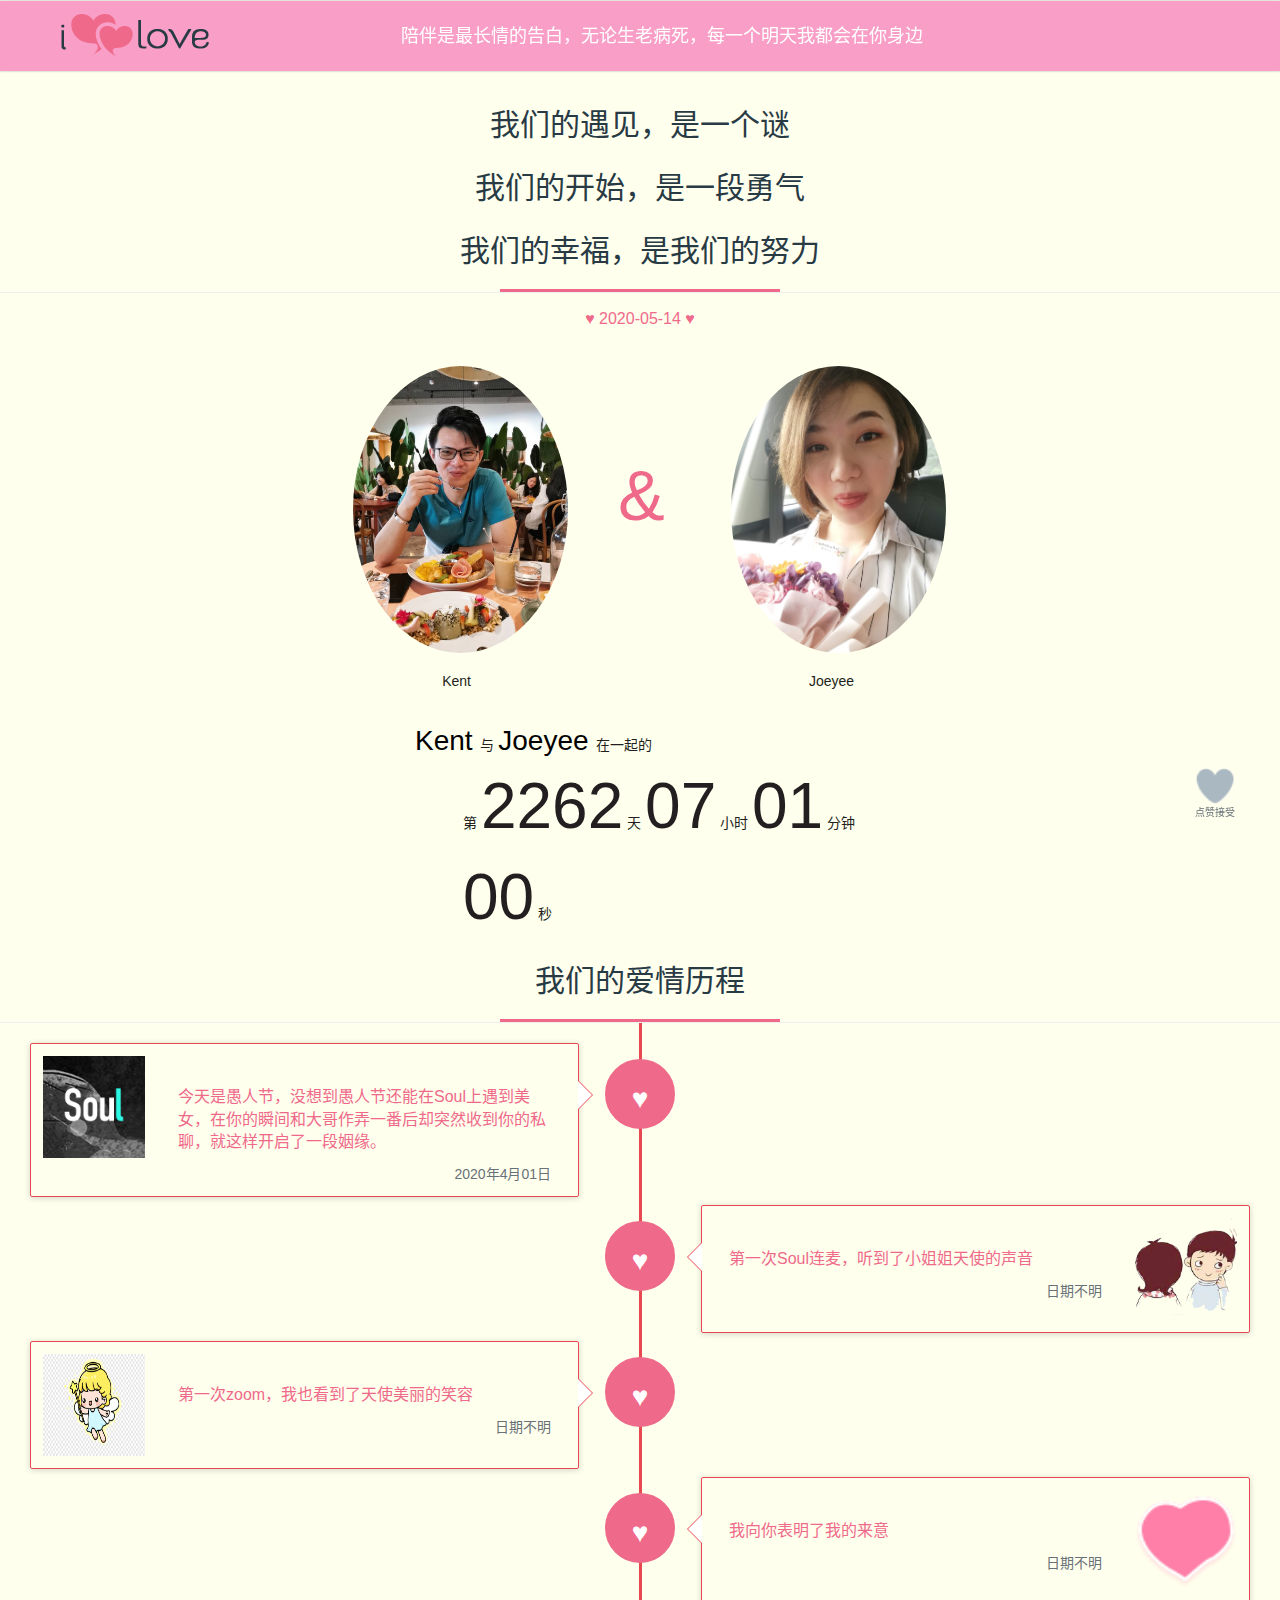
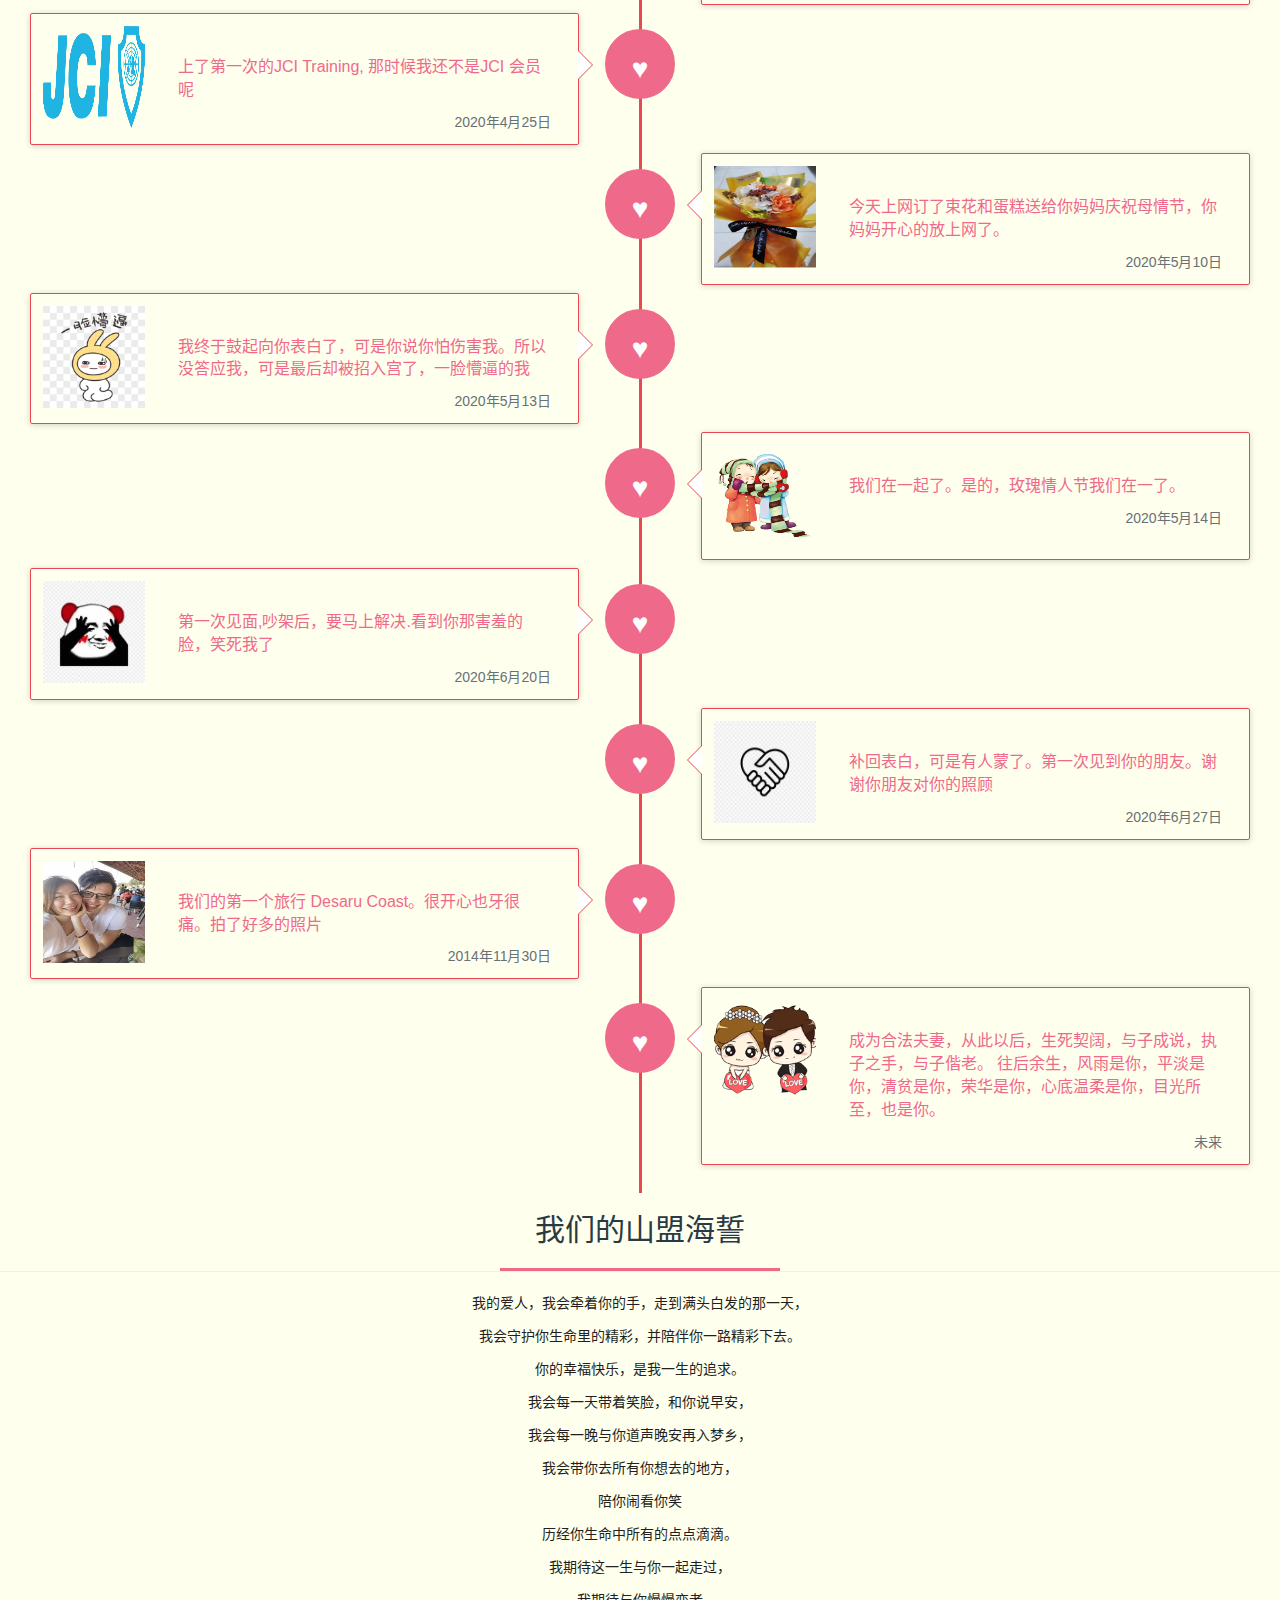
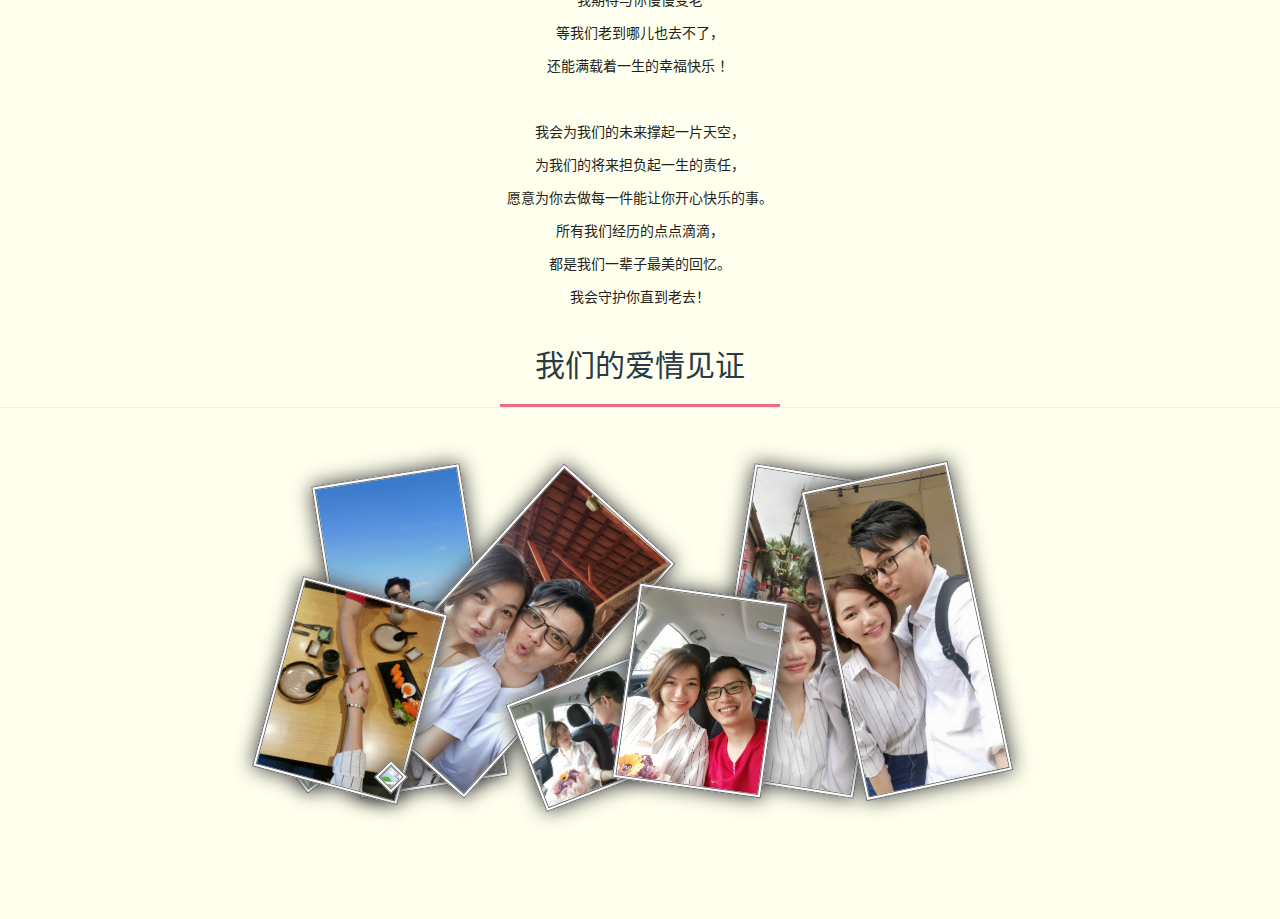
==== commit 4fa0c9e9: "update" ====
--- a/index.html
+++ b/index.html
@@ -378,7 +378,7 @@
                                     <div class="timeline-body">
                                         <div>
                                             <div>
-                                                <p class="txtcolor">补回表白，可是有人没在听。第一次见到你的朋友。谢谢你朋友对你的照顾</p>
+                                                <p class="txtcolor">补回表白，可是有人蒙了。第一次见到你的朋友。谢谢你朋友对你的照顾</p>
                                             </div>
                                         </div>
                                     </div>
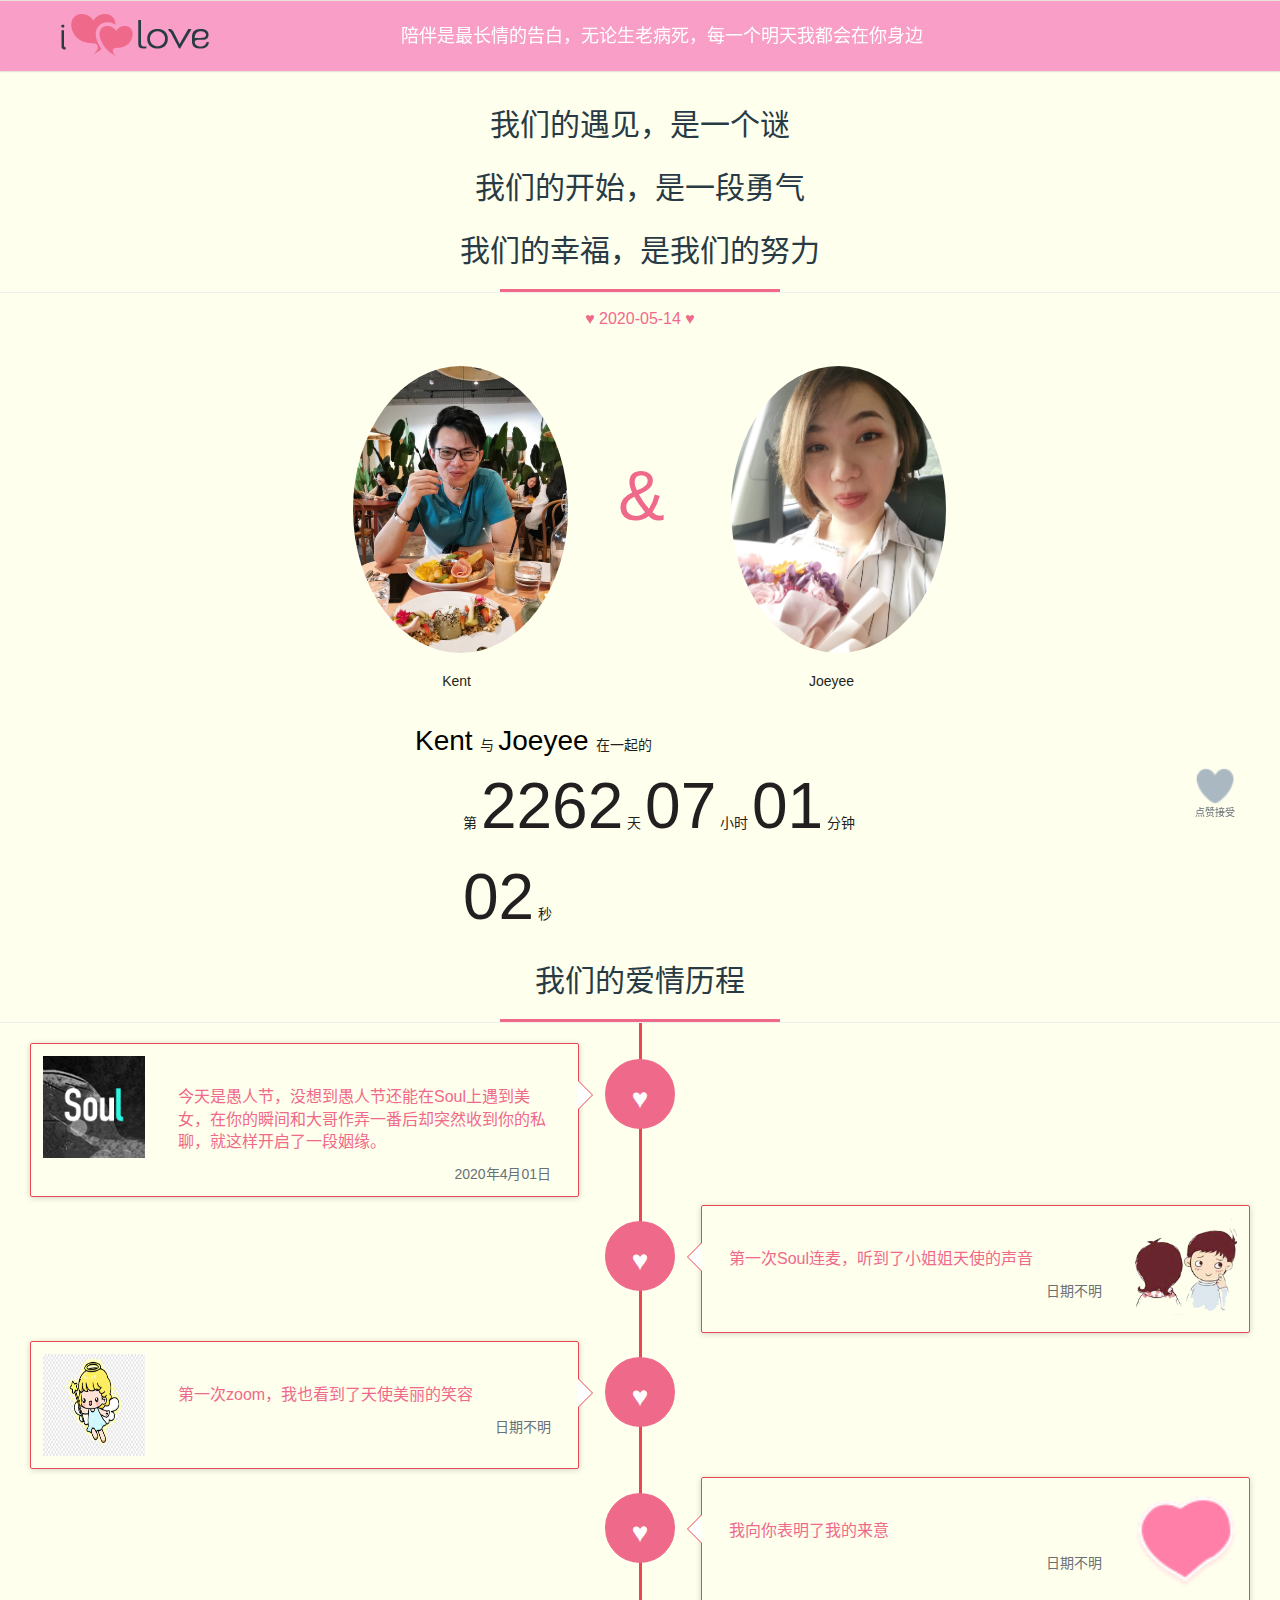
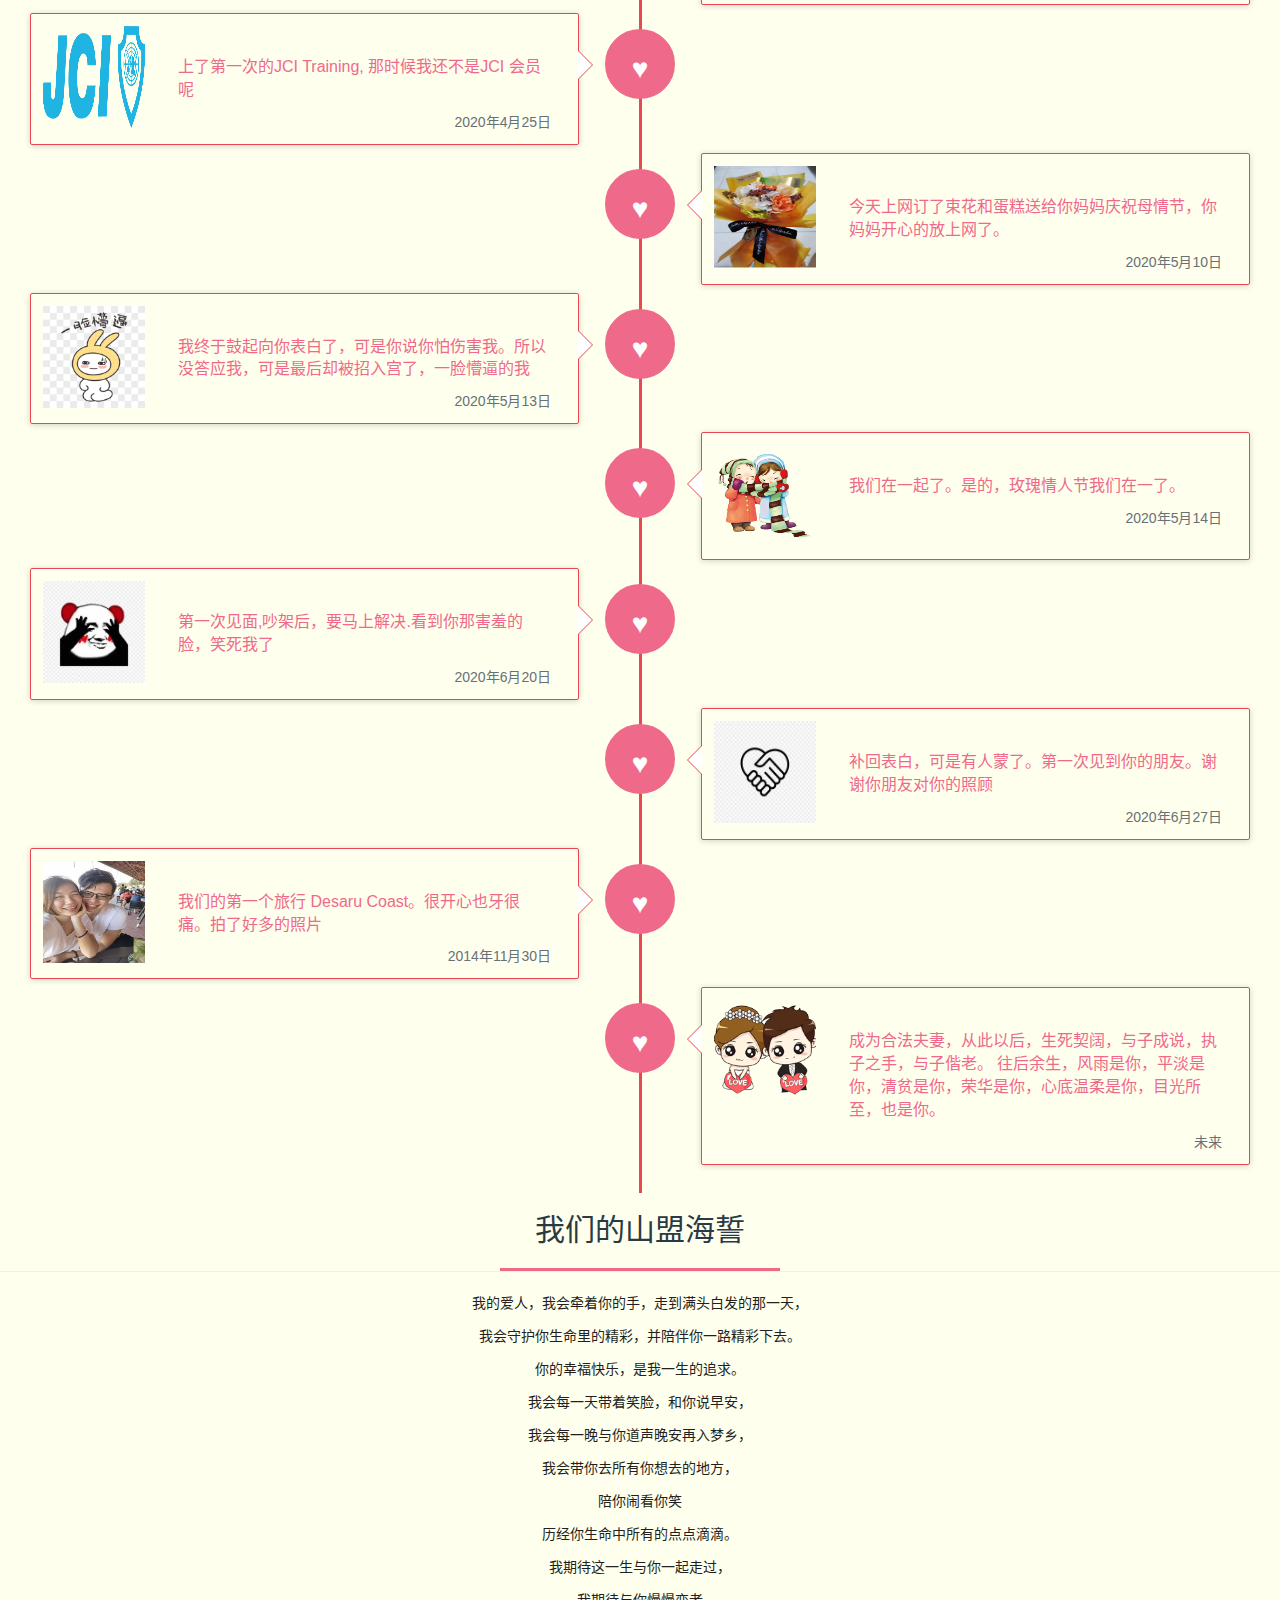
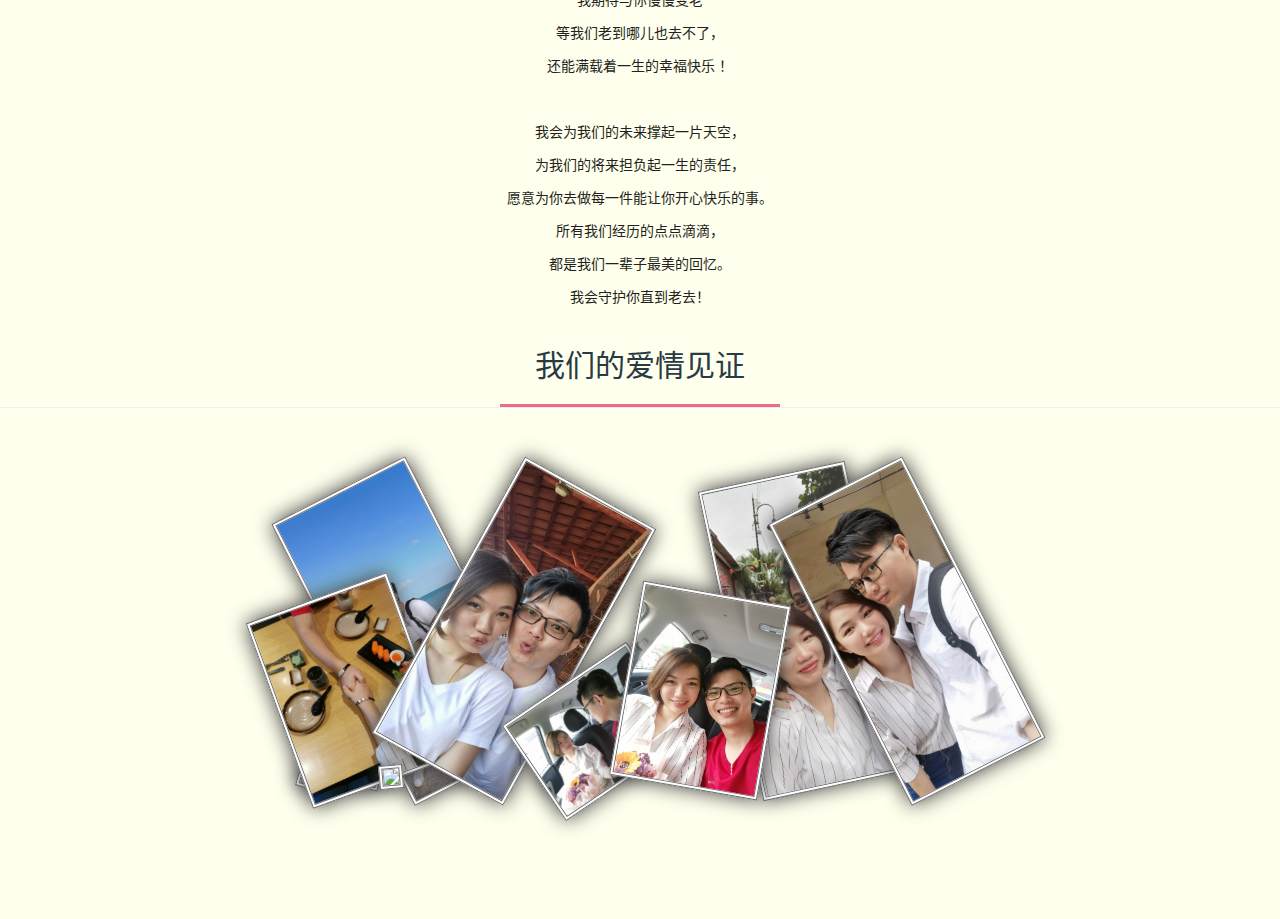
==== commit d395110f: "update" ====
--- a/index.html
+++ b/index.html
@@ -35,7 +35,7 @@
 </head>
 
 <body class="body">
-    <audio visible="false" id="music">
+    <audio visible="false" id="music" loop>
         <source src="./song.mp3" type="audio/mpeg"></audio>
     <nav class="navbar navbar-default navbar-fixed-top" role="navigation"
         data-anijs="if: mouseover, do: bounceIn animated" style="background-color: #f99ec7 !important;box-shadow: 0 0 2px 0
